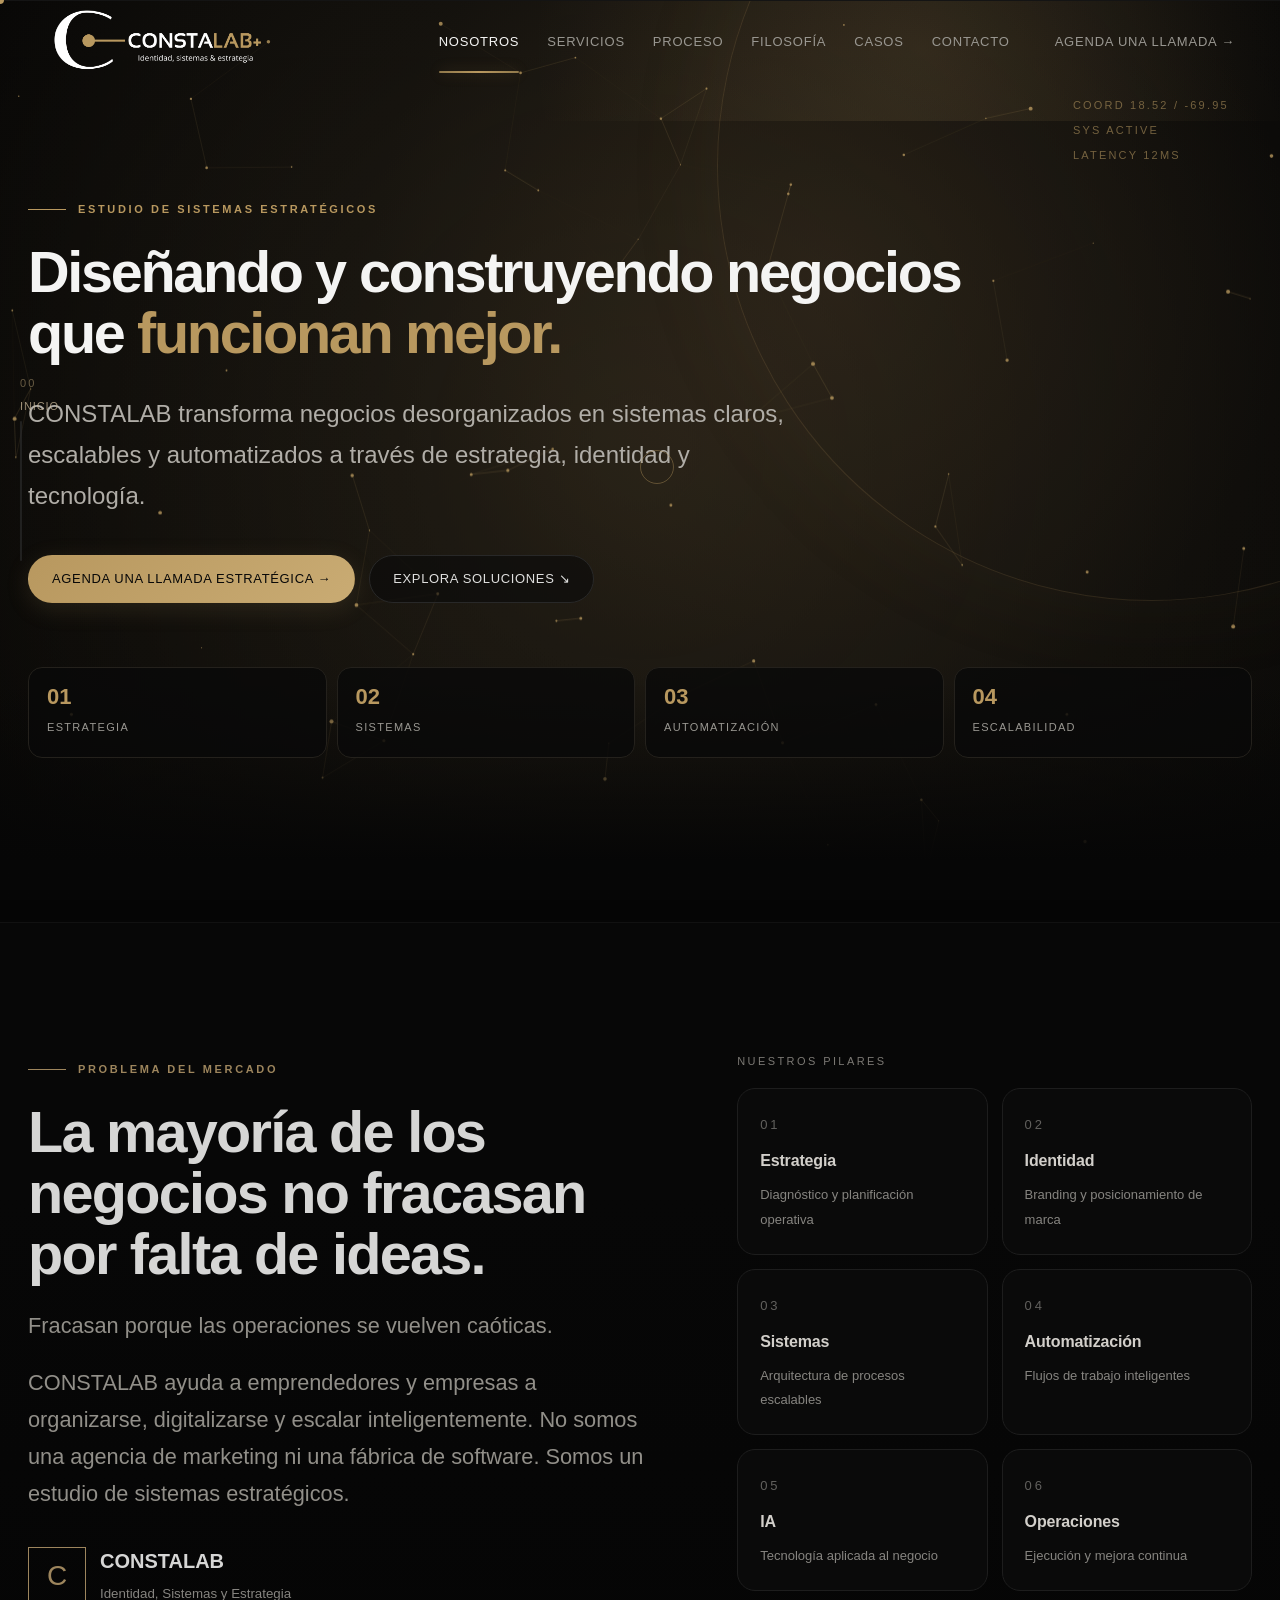
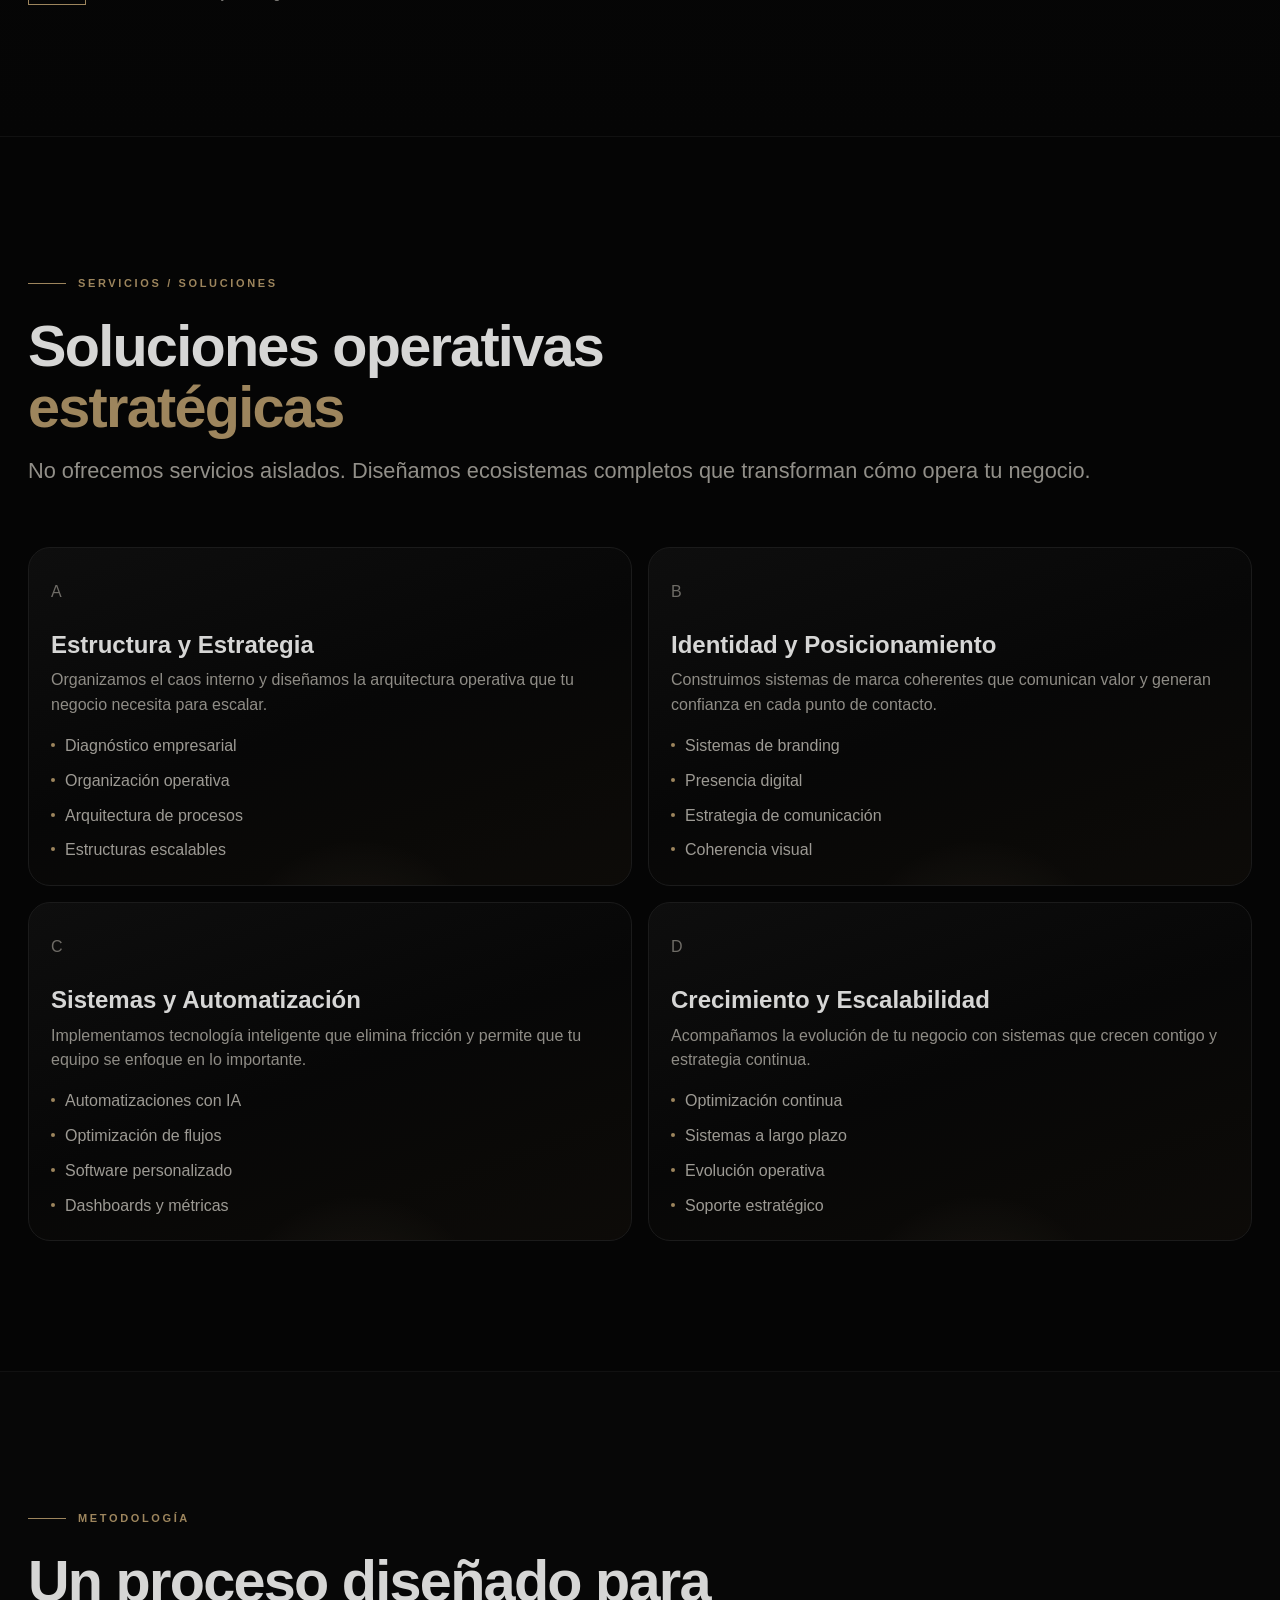
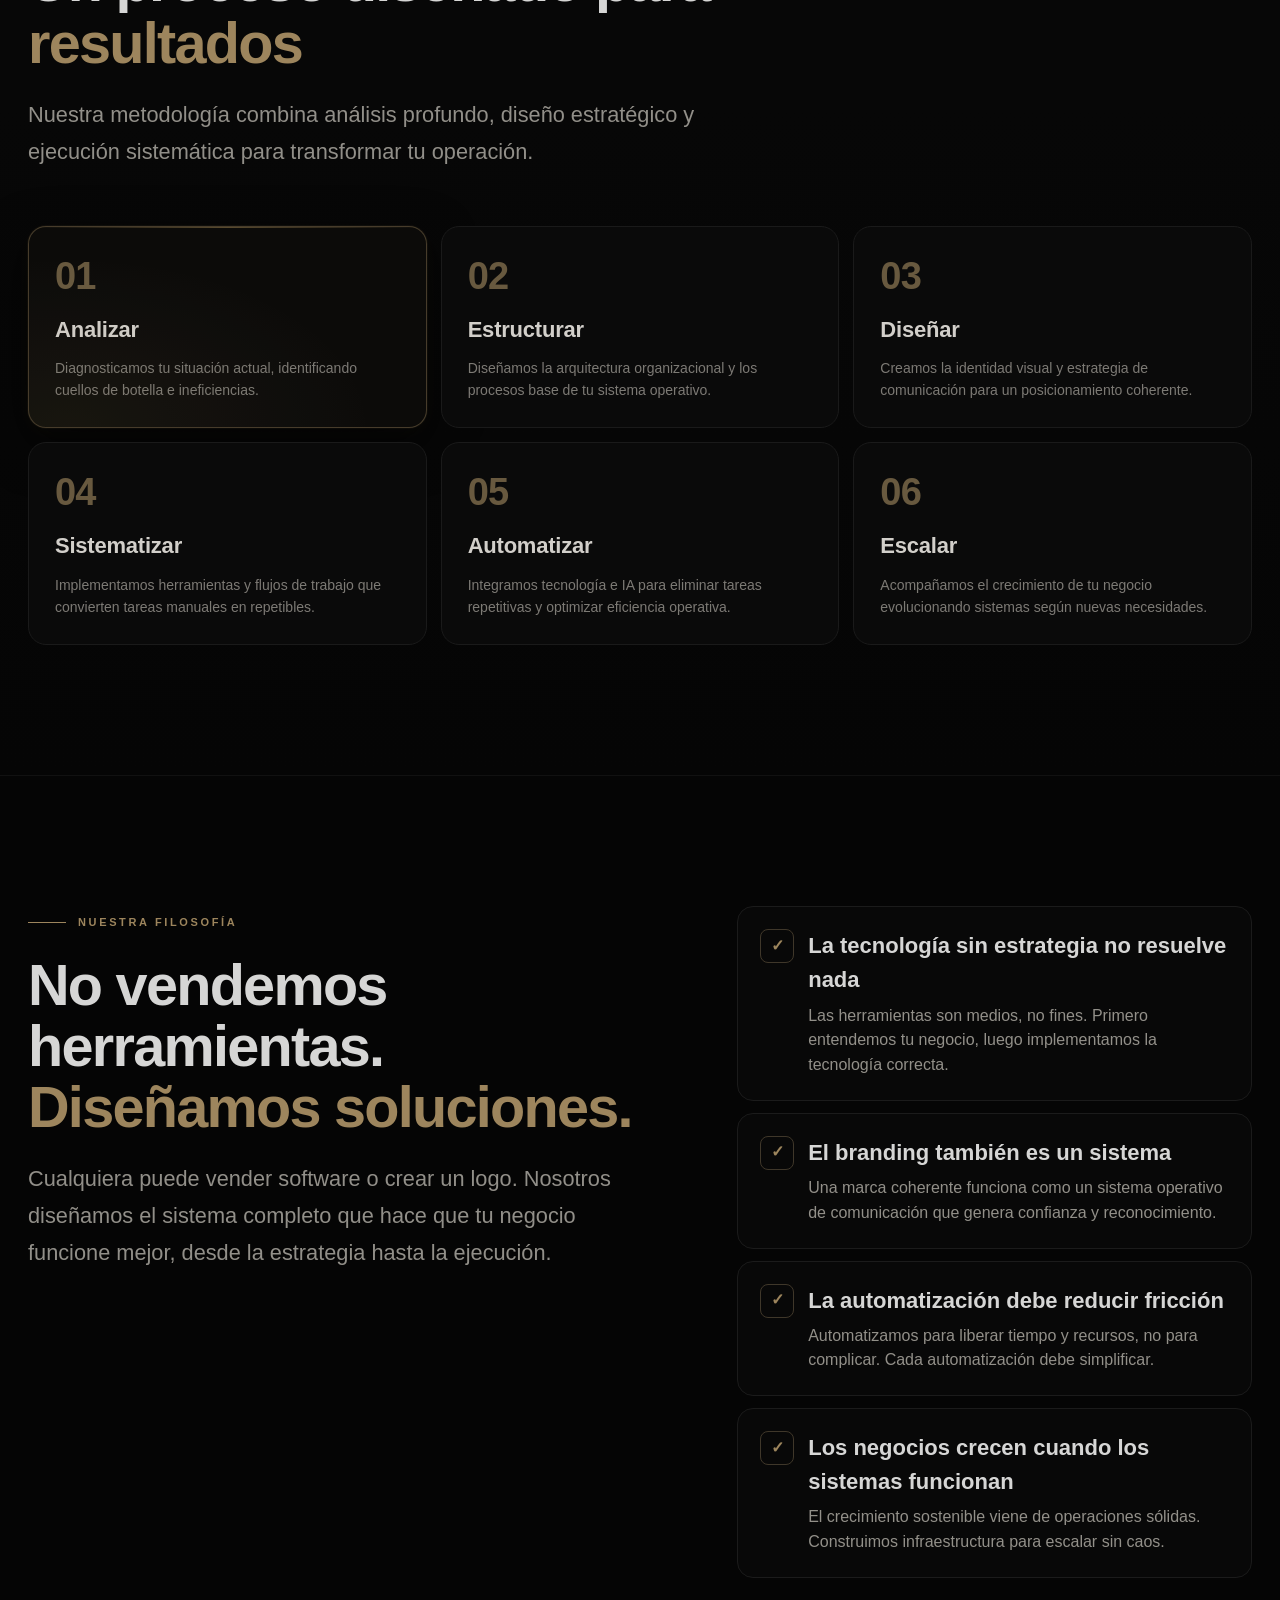
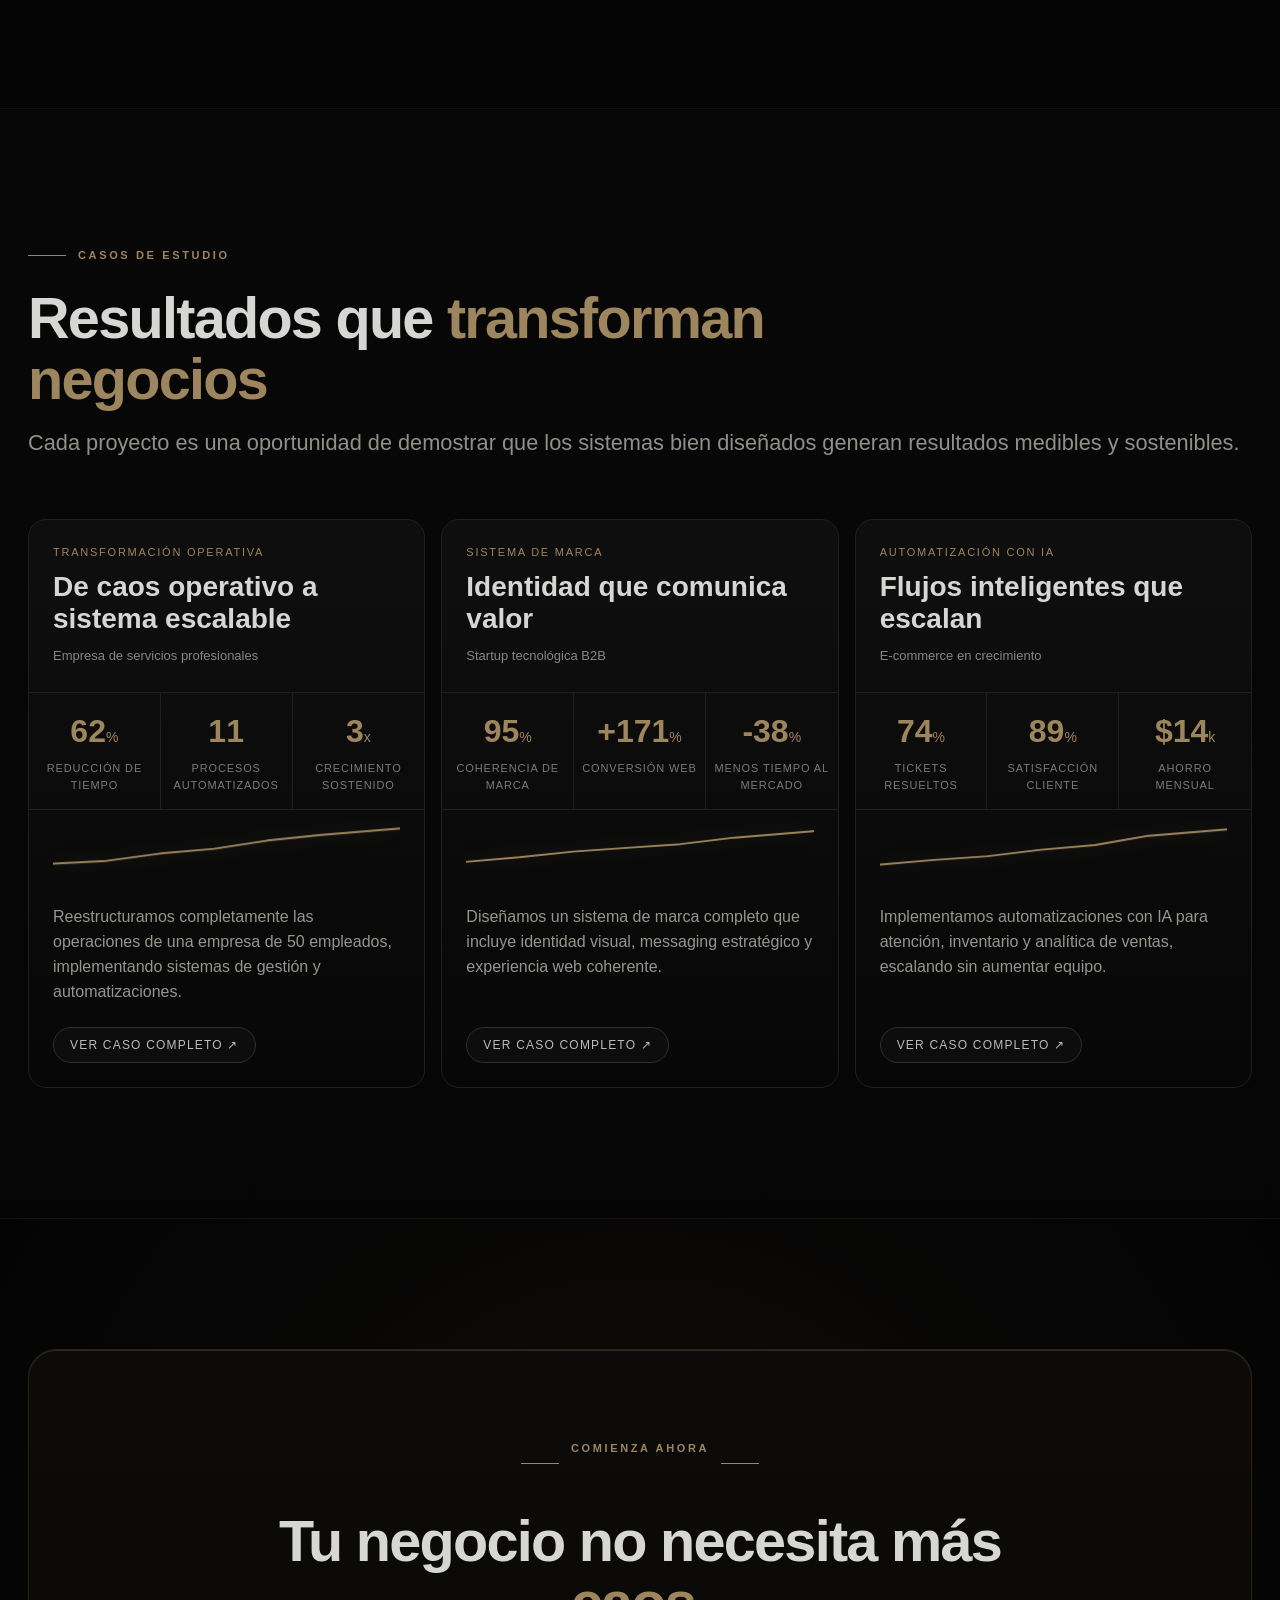
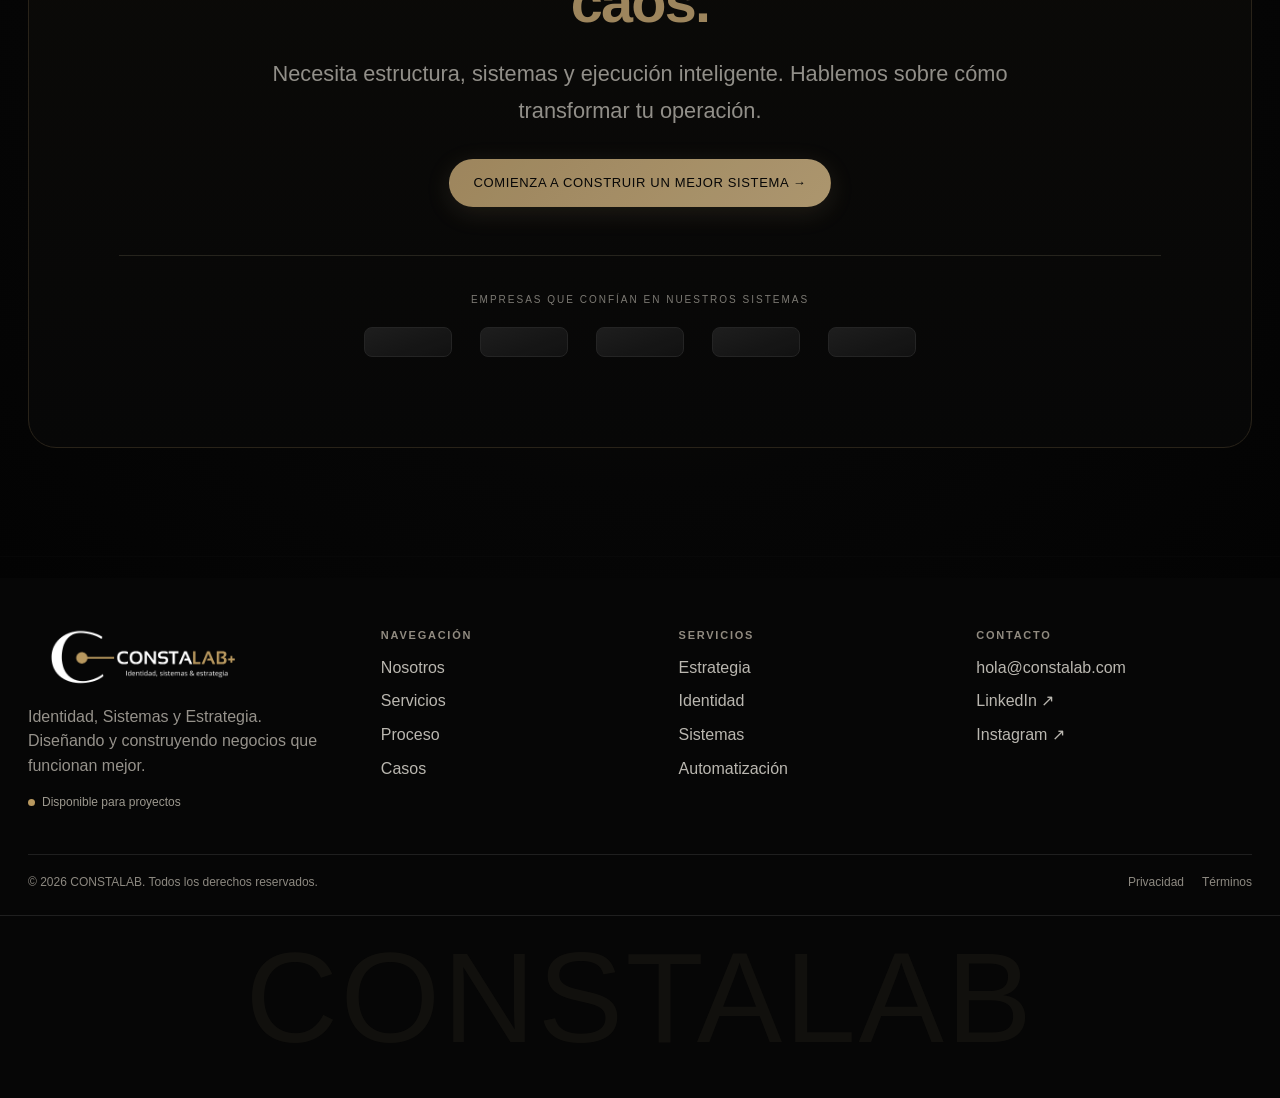
==== landing.html @ 17107523 "first commit" ====
<!doctype html>
<html lang="es">
  <head>
    <meta charset="UTF-8" />
    <meta name="viewport" content="width=device-width, initial-scale=1.0" />
    <title>CONSTALAB | Estudio de Sistemas Estratégicos</title>
    <meta
      name="description"
      content="Diseñamos y construimos negocios que funcionan mejor. Estrategia, identidad, sistemas y automatización con IA."
    />
    <meta name="theme-color" content="#070707" />
    <link rel="stylesheet" href="landing.css" />
  </head>
  <body>
    <div class="loading-screen" aria-hidden="true">
      <div class="loading-mark">CONSTALAB</div>
      <div class="loading-line"><span></span></div>
      <p>Inicializando sistema estratégico...</p>
    </div>

    <div class="cursor-dot" aria-hidden="true"></div>
    <div class="cursor-ring" aria-hidden="true"></div>
    <div class="noise-overlay" aria-hidden="true"></div>

    <div class="scroll-progress" aria-hidden="true"><span id="progress-bar"></span></div>

    <aside class="chapter-indicator" aria-label="Indicador de capítulo">
      <span id="chapter-id">00</span>
      <p id="chapter-name">Inicio</p>
      <div class="chapter-track" aria-hidden="true"><span id="chapter-fill"></span></div>
    </aside>

    <header class="site-header" id="top">
      <nav class="container nav-wrap">
        <a href="#top" class="brand magnetic" aria-label="CONSTALAB inicio">
          <img src="assets/CONSTA LOGO (1).png" alt="CONSTALAB" class="brand-logo" />
        </a>

        <button class="menu-toggle" aria-expanded="false" aria-controls="main-nav" aria-label="Abrir menú">
          <span></span>
          <span></span>
        </button>

        <div class="main-nav" id="main-nav">
          <a href="#nosotros" data-nav>Nosotros</a>
          <a href="#servicios" data-nav>Servicios</a>
          <a href="#proceso" data-nav>Proceso</a>
          <a href="#filosofia" data-nav>Filosofía</a>
          <a href="#casos" data-nav>Casos</a>
          <a href="#contacto" data-nav>Contacto</a>
          <span class="nav-rail" aria-hidden="true"></span>
          <a class="btn btn-small magnetic" href="#contacto">Agenda una llamada →</a>
        </div>
      </nav>
    </header>

    <main>
      <section class="hero section" aria-label="Hero" data-chapter="00">
        <canvas id="hero-canvas" aria-hidden="true"></canvas>
        <div class="hero-scan" aria-hidden="true"></div>
        <div class="hero-orbit" aria-hidden="true"></div>
        <div class="hero-transition" aria-hidden="true"></div>

        <div class="hero-hud" aria-hidden="true">
          <div>COORD 18.52 / -69.95</div>
          <div>SYS ACTIVE</div>
          <div>LATENCY 12MS</div>
        </div>

        <div class="container hero-content">
          <div class="label reveal">
            <span></span>
            <p>Estudio de Sistemas Estratégicos</p>
          </div>

          <h1 class="headline" data-split>
            Diseñando y construyendo negocios que <em>funcionan mejor.</em>
          </h1>

          <p class="hero-lead reveal delay-2">
            CONSTALAB transforma negocios desorganizados en sistemas claros, escalables y automatizados
            a través de estrategia, identidad y tecnología.
          </p>

          <div class="hero-actions reveal delay-3">
            <a class="btn btn-primary magnetic" href="#contacto">Agenda una llamada estratégica →</a>
            <a class="btn btn-ghost magnetic" href="#servicios">Explora soluciones ↘</a>
          </div>

          <div class="hero-stats reveal delay-4">
            <article><strong>01</strong><span>Estrategia</span></article>
            <article><strong>02</strong><span>Sistemas</span></article>
            <article><strong>03</strong><span>Automatización</span></article>
            <article><strong>04</strong><span>Escalabilidad</span></article>
          </div>
        </div>
      </section>

      <section id="nosotros" class="section section-dark market" data-chapter="01">
        <div class="container editorial-grid">
          <div class="left reveal">
            <div class="label">
              <span></span>
              <p>Problema del Mercado</p>
            </div>
            <h2>La mayoría de los negocios no fracasan por falta de ideas.</h2>
            <p class="accent">Fracasan porque las operaciones se vuelven caóticas.</p>
            <p>
              CONSTALAB ayuda a emprendedores y empresas a organizarse, digitalizarse y escalar inteligentemente.
              No somos una agencia de marketing ni una fábrica de software. Somos un estudio de sistemas estratégicos.
            </p>

            <div class="brand-sign reveal delay-1">
              <div class="mark">C</div>
              <div>
                <h3>CONSTALAB</h3>
                <small>Identidad, Sistemas y Estrategia</small>
              </div>
            </div>
          </div>

          <aside class="right reveal delay-2">
            <p class="tiny-title">Nuestros pilares</p>
            <ul class="pillar-list">
              <li class="pillar-card"><span class="pillar-num">01</span><strong>Estrategia</strong><span>Diagnóstico y planificación operativa</span></li>
              <li class="pillar-card"><span class="pillar-num">02</span><strong>Identidad</strong><span>Branding y posicionamiento de marca</span></li>
              <li class="pillar-card"><span class="pillar-num">03</span><strong>Sistemas</strong><span>Arquitectura de procesos escalables</span></li>
              <li class="pillar-card"><span class="pillar-num">04</span><strong>Automatización</strong><span>Flujos de trabajo inteligentes</span></li>
              <li class="pillar-card"><span class="pillar-num">05</span><strong>IA</strong><span>Tecnología aplicada al negocio</span></li>
              <li class="pillar-card"><span class="pillar-num">06</span><strong>Operaciones</strong><span>Ejecución y mejora continua</span></li>
            </ul>
          </aside>
        </div>
      </section>

      <section id="servicios" class="section services" data-chapter="02">
        <div class="container">
          <div class="section-head reveal">
            <div class="label"><span></span><p>Servicios / Soluciones</p></div>
            <h2>Soluciones operativas <em>estratégicas</em></h2>
            <p>
              No ofrecemos servicios aislados. Diseñamos ecosistemas completos que transforman cómo opera tu negocio.
            </p>
          </div>

          <div class="service-track" id="service-track" aria-label="Servicios">
            <article class="service-panel reveal">
              <div class="service-top">
                <span>A</span>
                <div class="service-icon" aria-hidden="true">
                  <svg viewBox="0 0 24 24" fill="none">
                    <path d="M4 12h6M14 12h6M10 8l4 8" />
                    <circle cx="12" cy="12" r="2" class="dot" />
                  </svg>
                </div>
              </div>
              <h3>Estructura y Estrategia</h3>
              <p>Organizamos el caos interno y diseñamos la arquitectura operativa que tu negocio necesita para escalar.</p>
              <ul>
                <li>Diagnóstico empresarial</li>
                <li>Organización operativa</li>
                <li>Arquitectura de procesos</li>
                <li>Estructuras escalables</li>
              </ul>
            </article>

            <article class="service-panel reveal delay-1">
              <div class="service-top">
                <span>B</span>
                <div class="service-icon" aria-hidden="true">
                  <svg viewBox="0 0 24 24" fill="none">
                    <path d="M12 3l7 7-7 7-7-7z" />
                    <path d="M12 7v10M7 12h10" class="sub" />
                  </svg>
                </div>
              </div>
              <h3>Identidad y Posicionamiento</h3>
              <p>Construimos sistemas de marca coherentes que comunican valor y generan confianza en cada punto de contacto.</p>
              <ul>
                <li>Sistemas de branding</li>
                <li>Presencia digital</li>
                <li>Estrategia de comunicación</li>
                <li>Coherencia visual</li>
              </ul>
            </article>

            <article class="service-panel reveal delay-2">
              <div class="service-top">
                <span>C</span>
                <div class="service-icon" aria-hidden="true">
                  <svg viewBox="0 0 24 24" fill="none">
                    <path d="M12 5l2 1.2 2.3-.4 1.2 2-1.3 2 1.3 2-1.2 2-2.3-.4L12 15l-2 1.2-2.3-.4-1.2-2 1.3-2-1.3-2 1.2-2 2.3.4z" />
                    <circle cx="12" cy="11.8" r="2.4" class="dot" />
                  </svg>
                </div>
              </div>
              <h3>Sistemas y Automatización</h3>
              <p>Implementamos tecnología inteligente que elimina fricción y permite que tu equipo se enfoque en lo importante.</p>
              <ul>
                <li>Automatizaciones con IA</li>
                <li>Optimización de flujos</li>
                <li>Software personalizado</li>
                <li>Dashboards y métricas</li>
              </ul>
            </article>

            <article class="service-panel reveal delay-3">
              <div class="service-top">
                <span>D</span>
                <div class="service-icon" aria-hidden="true">
                  <svg viewBox="0 0 24 24" fill="none">
                    <path d="M7 17L17 7" />
                    <path d="M10 7h7v7" class="sub" />
                    <circle cx="7" cy="17" r="1.5" class="dot" />
                  </svg>
                </div>
              </div>
              <h3>Crecimiento y Escalabilidad</h3>
              <p>Acompañamos la evolución de tu negocio con sistemas que crecen contigo y estrategia continua.</p>
              <ul>
                <li>Optimización continua</li>
                <li>Sistemas a largo plazo</li>
                <li>Evolución operativa</li>
                <li>Soporte estratégico</li>
              </ul>
            </article>
          </div>
        </div>
      </section>

      <section id="proceso" class="section section-dark methodology" data-chapter="03">
        <div class="container">
          <div class="method-sticky reveal">
            <div class="label"><span></span><p>Metodología</p></div>
            <h2>Un proceso diseñado para <em>resultados</em></h2>
            <p>
              Nuestra metodología combina análisis profundo, diseño estratégico y ejecución sistemática para transformar tu operación.
            </p>
            <!-- JS hooks: progress and nodes (visually hidden) -->
            <div class="method-visual" aria-hidden="true">
              <div class="method-progress"><span id="method-progress-line"></span></div>
              <ol class="method-nodes">
                <li class="is-active">01</li>
                <li>02</li>
                <li>03</li>
                <li>04</li>
                <li>05</li>
                <li>06</li>
              </ol>
            </div>
            <p class="method-current">Fase activa: <strong id="method-current-label">Analizar</strong></p>
          </div>

          <div class="method-flow">
            <article class="method-step reveal" data-step-index="0"><span>01</span><h3>Analizar</h3><p>Diagnosticamos tu situación actual, identificando cuellos de botella e ineficiencias.</p></article>
            <article class="method-step reveal" data-step-index="1"><span>02</span><h3>Estructurar</h3><p>Diseñamos la arquitectura organizacional y los procesos base de tu sistema operativo.</p></article>
            <article class="method-step reveal" data-step-index="2"><span>03</span><h3>Diseñar</h3><p>Creamos la identidad visual y estrategia de comunicación para un posicionamiento coherente.</p></article>
            <article class="method-step reveal" data-step-index="3"><span>04</span><h3>Sistematizar</h3><p>Implementamos herramientas y flujos de trabajo que convierten tareas manuales en repetibles.</p></article>
            <article class="method-step reveal" data-step-index="4"><span>05</span><h3>Automatizar</h3><p>Integramos tecnología e IA para eliminar tareas repetitivas y optimizar eficiencia operativa.</p></article>
            <article class="method-step reveal" data-step-index="5"><span>06</span><h3>Escalar</h3><p>Acompañamos el crecimiento de tu negocio evolucionando sistemas según nuevas necesidades.</p></article>
          </div>
        </div>
      </section>

      <section id="filosofia" class="section philosophy" data-chapter="04">
        <div class="container editorial-grid">
          <div class="left reveal">
            <div class="label"><span></span><p>Nuestra Filosofía</p></div>
            <h2>No vendemos herramientas. <em>Diseñamos soluciones.</em></h2>
            <p>
              Cualquiera puede vender software o crear un logo. Nosotros diseñamos el sistema completo
              que hace que tu negocio funcione mejor, desde la estrategia hasta la ejecución.
            </p>
          </div>

          <div class="right point-stack">
            <article class="point reveal">
              <b>✓</b>
              <div>
                <h3>La tecnología sin estrategia no resuelve nada</h3>
                <p>Las herramientas son medios, no fines. Primero entendemos tu negocio, luego implementamos la tecnología correcta.</p>
              </div>
            </article>
            <article class="point reveal delay-1">
              <b>✓</b>
              <div>
                <h3>El branding también es un sistema</h3>
                <p>Una marca coherente funciona como un sistema operativo de comunicación que genera confianza y reconocimiento.</p>
              </div>
            </article>
            <article class="point reveal delay-2">
              <b>✓</b>
              <div>
                <h3>La automatización debe reducir fricción</h3>
                <p>Automatizamos para liberar tiempo y recursos, no para complicar. Cada automatización debe simplificar.</p>
              </div>
            </article>
            <article class="point reveal delay-3">
              <b>✓</b>
              <div>
                <h3>Los negocios crecen cuando los sistemas funcionan</h3>
                <p>El crecimiento sostenible viene de operaciones sólidas. Construimos infraestructura para escalar sin caos.</p>
              </div>
            </article>
          </div>
        </div>
      </section>

      <section id="casos" class="section section-dark cases" data-chapter="05">
        <div class="container">
          <div class="section-head reveal">
            <div class="label"><span></span><p>Casos de Estudio</p></div>
            <h2>Resultados que <em>transforman negocios</em></h2>
            <p>
              Cada proyecto es una oportunidad de demostrar que los sistemas bien diseñados generan resultados medibles y sostenibles.
            </p>
          </div>

          <div class="case-grid">
            <article class="case-card reveal">
              <header>
                <p>Transformación Operativa</p>
                <h3>De caos operativo a sistema escalable</h3>
                <small>Empresa de servicios profesionales</small>
              </header>
              <div class="metrics">
                <div><strong data-count="65">0</strong><span>%</span><p>Reducción de tiempo</p></div>
                <div><strong data-count="12">0</strong><span></span><p>Procesos automatizados</p></div>
                <div><strong data-count="3">0</strong><span>x</span><p>Crecimiento sostenido</p></div>
              </div>
              <div class="case-chart" aria-hidden="true">
                <svg class="sparkline" viewBox="0 0 220 56" preserveAspectRatio="none">
                  <path class="track" d="M0 47 L34 44 L68 36 L102 31 L136 22 L170 16 L220 9" />
                  <path class="line" d="M0 47 L34 44 L68 36 L102 31 L136 22 L170 16 L220 9" />
                </svg>
              </div>
              <p>
                Reestructuramos completamente las operaciones de una empresa de 50 empleados, implementando sistemas de gestión y automatizaciones.
              </p>
              <button type="button" class="magnetic">Ver caso completo ↗</button>
            </article>

            <article class="case-card reveal delay-1">
              <header>
                <p>Sistema de Marca</p>
                <h3>Identidad que comunica valor</h3>
                <small>Startup tecnológica B2B</small>
              </header>
              <div class="metrics">
                <div><strong data-count="100">0</strong><span>%</span><p>Coherencia de marca</p></div>
                <div><strong data-count="180" data-prefix="+">0</strong><span>%</span><p>Conversión web</p></div>
                <div><strong data-count="40" data-prefix="-">0</strong><span>%</span><p>Menos tiempo al mercado</p></div>
              </div>
              <div class="case-chart" aria-hidden="true">
                <svg class="sparkline" viewBox="0 0 220 56" preserveAspectRatio="none">
                  <path class="track" d="M0 45 L34 40 L68 34 L102 30 L136 26 L170 19 L220 12" />
                  <path class="line" d="M0 45 L34 40 L68 34 L102 30 L136 26 L170 19 L220 12" />
                </svg>
              </div>
              <p>
                Diseñamos un sistema de marca completo que incluye identidad visual, messaging estratégico y experiencia web coherente.
              </p>
              <button type="button" class="magnetic">Ver caso completo ↗</button>
            </article>

            <article class="case-card reveal delay-2">
              <header>
                <p>Automatización con IA</p>
                <h3>Flujos inteligentes que escalan</h3>
                <small>E-commerce en crecimiento</small>
              </header>
              <div class="metrics">
                <div><strong data-count="78">0</strong><span>%</span><p>Tickets resueltos</p></div>
                <div><strong data-count="94">0</strong><span>%</span><p>Satisfacción cliente</p></div>
                <div><strong data-count="15" data-prefix="$">0</strong><span>k</span><p>Ahorro mensual</p></div>
              </div>
              <div class="case-chart" aria-hidden="true">
                <svg class="sparkline" viewBox="0 0 220 56" preserveAspectRatio="none">
                  <path class="track" d="M0 48 L34 43 L68 39 L102 32 L136 27 L170 17 L220 10" />
                  <path class="line" d="M0 48 L34 43 L68 39 L102 32 L136 27 L170 17 L220 10" />
                </svg>
              </div>
              <p>
                Implementamos automatizaciones con IA para atención, inventario y analítica de ventas, escalando sin aumentar equipo.
              </p>
              <button type="button" class="magnetic">Ver caso completo ↗</button>
            </article>
          </div>
        </div>
      </section>

      <section id="contacto" class="section cta" data-chapter="06">
        <div class="container cta-panel reveal">
          <div class="label center"><span></span><p>Comienza Ahora</p><span></span></div>
          <h2>Tu negocio no necesita más <em>caos.</em></h2>
          <p>
            Necesita estructura, sistemas y ejecución inteligente. Hablemos sobre cómo transformar tu operación.
          </p>
          <a class="btn btn-primary magnetic" href="mailto:hola@constalab.com">Comienza a construir un mejor sistema →</a>

          <div class="trusted">
            <small>Empresas que confían en nuestros sistemas</small>
            <div class="trusted-bars"><span></span><span></span><span></span><span></span><span></span></div>
          </div>
        </div>
      </section>
    </main>

    <footer class="site-footer">
      <div class="container footer-grid">
        <div>
          <a href="#top" class="brand" aria-label="CONSTALAB inicio">
            <img src="assets/CONSTA LOGO (1).png" alt="CONSTALAB" class="brand-logo footer-brand-logo" />
          </a>
          <p>
            Identidad, Sistemas y Estrategia.<br />
            Diseñando y construyendo negocios que funcionan mejor.
          </p>
          <div class="availability"><i></i><span>Disponible para proyectos</span></div>
        </div>

        <div>
          <h4>Navegación</h4>
          <a href="#nosotros">Nosotros</a>
          <a href="#servicios">Servicios</a>
          <a href="#proceso">Proceso</a>
          <a href="#casos">Casos</a>
        </div>

        <div>
          <h4>Servicios</h4>
          <a href="#servicios">Estrategia</a>
          <a href="#servicios">Identidad</a>
          <a href="#servicios">Sistemas</a>
          <a href="#servicios">Automatización</a>
        </div>

        <div>
          <h4>Contacto</h4>
          <a href="mailto:hola@constalab.com">hola@constalab.com</a>
          <a href="#">LinkedIn ↗</a>
          <a href="#">Instagram ↗</a>
        </div>
      </div>

      <div class="container footer-bottom">
        <p>© <span id="year"></span> CONSTALAB. Todos los derechos reservados.</p>
        <div><a href="#">Privacidad</a><a href="#">Términos</a></div>
      </div>

      <div class="footer-wordmark">CONSTALAB</div>
    </footer>

    <script src="landing.js"></script>
  </body>
</html>
---- landing.css ----
:root {
  --black-0: #050505;
  --black-1: #070707;
  --black-2: #0c0c0c;
  --black-3: #121212;
  --graphite: #7a7a7a;
  --line: #1f1f1f;
  --text: #f4f4f3;
  --muted: #999791;
  --gold: #b8985f;
  --gold-soft: #d4b87a;
  --max-width: 1320px;
  --radius: 22px;
  --spring: cubic-bezier(0.2, 0.8, 0.2, 1);
  --hero-shift: 0px;
  --hero-fade: 1;
  --hero-blur: 0px;
}

* {
  box-sizing: border-box;
}

html,
body {
  margin: 0;
  background: var(--black-0);
  color: var(--text);
  font-family: Geist, sans-serif;
  scroll-behavior: smooth;
}

body {
  overflow-x: hidden;
  line-height: 1.55;
}

a {
  color: inherit;
  text-decoration: none;
}

h1,
h2,
h3,
h4,
p {
  margin: 0;
}

.container {
  width: min(var(--max-width), calc(100% - 56px));
  margin: 0 auto;
}

.loading-screen {
  position: fixed;
  inset: 0;
  z-index: 200;
  background: radial-gradient(circle at 50% 20%, #101010, #040404 65%);
  display: grid;
  place-items: center;
  text-align: center;
  transition: opacity 0.9s var(--spring), visibility 0.9s var(--spring);
}

.loading-screen.hidden {
  opacity: 0;
  visibility: hidden;
}

.loading-mark {
  font-family: Geist, sans-serif;
  letter-spacing: 0.18em;
  font-size: clamp(24px, 4vw, 46px);
  margin-bottom: 20px;
}

.loading-line {
  width: min(360px, 72vw);
  height: 1px;
  background: #222;
  overflow: hidden;
  margin: 0 auto 12px;
}

.loading-line span {
  display: block;
  height: 100%;
  width: 40%;
  background: linear-gradient(to right, transparent, var(--gold), transparent);
  animation: load 1.3s linear infinite;
}

.loading-screen p {
  color: var(--muted);
  letter-spacing: 0.06em;
  text-transform: uppercase;
  font-size: 12px;
}

@keyframes load {
  from {
    transform: translateX(-120%);
  }
  to {
    transform: translateX(280%);
  }
}

.noise-overlay {
  position: fixed;
  inset: 0;
  z-index: 150;
  pointer-events: none;
  opacity: 0.07;
  background-image: radial-gradient(circle at 20% 30%, #ffffff14 0 0.5px, transparent 1px),
    radial-gradient(circle at 70% 65%, #ffffff10 0 0.6px, transparent 1px);
  background-size: 4px 4px, 5px 5px;
}

.scroll-progress {
  position: fixed;
  top: 0;
  left: 0;
  width: 100%;
  height: 2px;
  z-index: 120;
  background: transparent;
}

.scroll-progress span {
  display: block;
  height: 100%;
  width: 0;
  background: linear-gradient(90deg, var(--gold), var(--gold-soft));
}

.chapter-indicator {
  position: fixed;
  left: 20px;
  top: 52%;
  transform: translateY(-50%);
  z-index: 119;
  display: grid;
  gap: 6px;
  width: 90px;
  opacity: 0.72;
  transition: opacity 0.3s ease;
}

.chapter-indicator:hover {
  opacity: 1;
}

.chapter-indicator > span {
  color: #8b7a5a;
  font-size: 11px;
  letter-spacing: 0.2em;
}

.chapter-indicator p {
  color: #d4c2a2;
  font-size: 11px;
  letter-spacing: 0.08em;
  text-transform: uppercase;
}

.chapter-track {
  width: 2px;
  height: 140px;
  background: #2a2a2a;
  border-radius: 999px;
  overflow: hidden;
}

.chapter-track span {
  display: block;
  width: 100%;
  height: 0;
  background: linear-gradient(to bottom, #7b6640, var(--gold));
  transition: height 0.35s var(--spring);
}

.cursor-dot,
.cursor-ring {
  position: fixed;
  top: 0;
  left: 0;
  pointer-events: none;
  z-index: 160;
  opacity: 0;
  transition: opacity 0.25s;
}

.cursor-dot {
  width: 8px;
  height: 8px;
  border-radius: 50%;
  background: var(--gold);
  transform: translate(-50%, -50%);
}

.cursor-ring {
  width: 34px;
  height: 34px;
  border-radius: 50%;
  border: 1px solid #b8985f66;
  transform: translate(-50%, -50%);
}

body.cursor-enabled .cursor-dot,
body.cursor-enabled .cursor-ring {
  opacity: 1;
}

.site-header {
  position: fixed;
  inset: 0 0 auto;
  z-index: 110;
  border-bottom: 1px solid transparent;
  transition: background 0.35s var(--spring), border-color 0.35s var(--spring), backdrop-filter 0.35s var(--spring);
}

.site-header.scrolled {
  background: #050505c9;
  border-color: var(--line);
  backdrop-filter: blur(12px);
}

.nav-wrap {
  min-height: 84px;
  display: flex;
  align-items: center;
  justify-content: space-between;
  gap: 24px;
}

.brand {
  display: inline-flex;
  align-items: center;
  line-height: 0;
}

.brand-logo {
  display: block;
  width: auto;
  height: 72px;
  object-fit: contain;
}

.footer-brand-logo {
  height: 64px;
}

.main-nav {
  display: flex;
  align-items: center;
  gap: 28px;
  position: relative;
}

.main-nav a {
  color: var(--muted);
  font-size: 13px;
  letter-spacing: 0.06em;
  text-transform: uppercase;
  transition: color 0.25s;
}

.main-nav a.active {
  color: var(--text);
}

.main-nav a:hover {
  color: var(--gold);
}

.nav-rail {
  position: absolute;
  left: 0;
  bottom: -10px;
  height: 2px;
  width: 0;
  border-radius: 999px;
  background: linear-gradient(90deg, #8f784b, var(--gold), #8f784b);
  box-shadow: 0 0 14px #b8985f55;
  opacity: 0;
  transition: transform 0.4s var(--spring), width 0.4s var(--spring), opacity 0.3s ease;
}

.menu-toggle {
  display: none;
  width: 42px;
  height: 42px;
  border: 1px solid var(--line);
  background: transparent;
  flex-direction: column;
  justify-content: center;
  gap: 6px;
  padding: 10px;
}

.menu-toggle span {
  width: 100%;
  height: 1px;
  background: var(--text);
}

.btn {
  border: 1px solid transparent;
  border-radius: 999px;
  padding: 13px 23px;
  display: inline-flex;
  align-items: center;
  justify-content: center;
  gap: 8px;
  font-size: 13px;
  letter-spacing: 0.05em;
  text-transform: uppercase;
  transition: transform 0.35s var(--spring), background 0.35s var(--spring), border-color 0.35s var(--spring), color 0.35s var(--spring), box-shadow 0.35s var(--spring);
}

.btn:hover {
  transform: translateY(-2px);
}

.btn-small {
  padding: 10px 16px;
}

.btn-primary {
  background: linear-gradient(135deg, #b8985f, #c9ab73);
  color: #080808;
  box-shadow: 0 6px 24px #b8985f26;
}

.btn-primary:hover {
  box-shadow: 0 12px 34px #b8985f36;
}

.btn-ghost {
  border-color: #282828;
  background: #0b0b0b9c;
  color: #dfdfde;
}

.btn-ghost:hover {
  border-color: #484848;
  color: var(--gold);
}

.label {
  display: inline-flex;
  align-items: center;
  gap: 12px;
  margin-bottom: 24px;
}

.label.center {
  justify-content: center;
}

.label span {
  width: 38px;
  height: 1px;
  background: var(--gold);
}

.label p {
  color: var(--gold);
  letter-spacing: 0.24em;
  text-transform: uppercase;
  font-size: 11px;
  font-weight: 600;
}

.section {
  position: relative;
  padding: 130px 0;
  border-top: 1px solid #141414;
  opacity: 0.88;
  transform: translateY(22px);
  filter: saturate(0.82);
  transition: opacity 0.65s var(--spring), transform 0.65s var(--spring), filter 0.65s var(--spring);
}

.section::before {
  content: "";
  position: absolute;
  top: -1px;
  left: 0;
  right: 0;
  height: 120px;
  pointer-events: none;
  background: linear-gradient(to bottom, #b8985f16, transparent 65%);
  opacity: 0;
  transform: translateY(-16px);
  transition: opacity 0.7s var(--spring), transform 0.7s var(--spring);
}

.section.in-view::before {
  opacity: 1;
  transform: translateY(0);
}

.section.in-view,
.section.chapter-active {
  opacity: 1;
  transform: translateY(0);
  filter: none;
}

.section-dark {
  background: linear-gradient(180deg, #090909, #060606);
}

.hero {
  min-height: 100vh;
  display: flex;
  align-items: center;
  overflow: hidden;
  padding-top: 120px;
  background: radial-gradient(circle at 65% 30%, #18140f 0, #070707 44%, #050505 100%);
}

.hero::before {
  content: "";
  position: absolute;
  inset: 0;
  pointer-events: none;
  background: radial-gradient(circle at 72% 40%, #b8985f26, transparent 42%);
  opacity: calc(0.5 + (1 - var(--hero-fade)));
}

.hero-scan {
  position: absolute;
  inset: 0;
  pointer-events: none;
  background-image: linear-gradient(to bottom, #ffffff04 1px, transparent 1px);
  background-size: 100% 4px;
  opacity: 0.22;
  mix-blend-mode: soft-light;
}

.hero-orbit {
  position: absolute;
  width: 68vw;
  height: 68vw;
  max-width: 900px;
  max-height: 900px;
  right: -24vw;
  top: -30vh;
  border-radius: 50%;
  border: 1px solid #b8985f29;
  box-shadow: inset 0 0 0 90px #00000000, 0 0 120px #b8985f0d;
  pointer-events: none;
  transform: rotate(12deg) translateY(calc(var(--hero-shift) * -0.24));
}

.hero-transition {
  position: absolute;
  left: 0;
  right: 0;
  bottom: -1px;
  height: 220px;
  pointer-events: none;
  background: linear-gradient(to bottom, transparent, #060606 82%);
  transform: translateY(calc(var(--hero-shift) * 0.2));
}

#hero-canvas {
  position: absolute;
  inset: 0;
  width: 100%;
  height: 100%;
}

.hero-hud {
  position: absolute;
  top: 96px;
  right: clamp(18px, 4vw, 64px);
  display: grid;
  gap: 8px;
  color: #a58a58;
  font-family: Geist, sans-serif;
  font-size: 11px;
  letter-spacing: 0.2em;
  opacity: 0.65;
  z-index: 1;
  transform: translateY(calc(var(--hero-shift) * 0.45));
}

.hero-content {
  position: relative;
  z-index: 2;
  transform: translateY(var(--hero-shift));
  opacity: var(--hero-fade);
  filter: blur(var(--hero-blur));
  margin-top: 60px;
}

.headline {
  max-width: 1000px;
  font-family: Geist, sans-serif;
  font-size: clamp(22px, 4.5vw, 58px);
  line-height: 1.06;
  letter-spacing: -0.04em;
  margin-bottom: 30px;
}

.headline em,
h2 em {
  font-style: normal;
  color: var(--gold);
}

.word {
  display: inline-block;
  opacity: 0;
  transform: translateY(24px) scale(0.98);
  filter: blur(5px);
  animation: wordIn 0.9s var(--spring) forwards;
}

@keyframes wordIn {
  to {
    opacity: 1;
    transform: translateY(0) scale(1);
    filter: blur(0);
  }
}

.hero-lead {
  max-width: 760px;
  color: #b0ada7;
  font-size: clamp(18px, 2.1vw, 24px);
  line-height: 1.7;
}

.hero-actions {
  margin-top: 38px;
  display: flex;
  flex-wrap: wrap;
  gap: 14px;
}

.hero-stats {
  margin-top: 64px;
  display: grid;
  grid-template-columns: repeat(4, minmax(0, 1fr));
  gap: 10px;
}

.hero-stats article {
  border: 1px solid #24211c;
  background: #090909cc;
  border-radius: 14px;
  padding: 18px;
  backdrop-filter: blur(8px);
}

.hero-stats strong {
  display: block;
  color: var(--gold);
  font-size: 22px;
  font-family: Geist, sans-serif;
  line-height: 1;
  margin-bottom: 6px;
}

.hero-stats span {
  color: var(--muted);
  letter-spacing: 0.12em;
  text-transform: uppercase;
  font-size: 11px;
}

.editorial-grid {
  display: grid;
  grid-template-columns: minmax(0, 1.1fr) minmax(0, 0.9fr);
  gap: 80px;
  align-items: start;
}

h2 {
  max-width: 860px;
  font-size: clamp(27px, 4.5vw, 61px);
  line-height: 1.06;
  letter-spacing: -0.03em;
  margin-bottom: 22px;
}

.market .left > p,
.section-head > p,
.method-sticky > p,
.philosophy .left > p,
.cta-panel > p {
  color: #a7a39a;
  font-size: clamp(17px, 1.7vw, 22px);
  line-height: 1.7;
}

.market .accent {
  color: var(--gold);
  font-size: 21px;
  margin-bottom: 20px;
}

.brand-sign {
  margin-top: 34px;
  display: inline-flex;
  gap: 14px;
  align-items: center;
}

.mark {
  width: 58px;
  height: 58px;
  border: 1px solid var(--gold);
  display: grid;
  place-items: center;
  color: var(--gold);
  font-family: Geist, sans-serif;
  font-size: 28px;
}

.brand-sign h3 {
  margin-bottom: 4px;
  font-size: 20px;
}

.brand-sign small {
  color: var(--muted);
}

.tiny-title {
  color: #8e8a83;
  text-transform: uppercase;
  letter-spacing: 0.22em;
  font-size: 11px;
  margin-bottom: 18px;
}

.pillar-list {
  margin: 0;
  padding: 0;
  list-style: none;
  display: grid;
  grid-template-columns: 1fr 1fr;
  gap: 14px;
}

.pillar-card {
  position: relative;
  border: 1px solid #222;
  background: #0c0c0c;
  border-radius: 18px;
  padding: 26px 22px 22px;
  overflow: hidden;
  cursor: default;
  opacity: 0;
  transform: translateY(20px);
  animation: pillarIn 0.55s var(--spring) forwards;
  transition: border-color 0.35s var(--spring), transform 0.35s var(--spring), box-shadow 0.35s var(--spring);
}

.pillar-card:nth-child(1) { animation-delay: 0.05s; }
.pillar-card:nth-child(2) { animation-delay: 0.12s; }
.pillar-card:nth-child(3) { animation-delay: 0.19s; }
.pillar-card:nth-child(4) { animation-delay: 0.26s; }
.pillar-card:nth-child(5) { animation-delay: 0.33s; }
.pillar-card:nth-child(6) { animation-delay: 0.40s; }

@keyframes pillarIn {
  to {
    opacity: 1;
    transform: translateY(0);
  }
}

.pillar-card::before {
  content: '';
  position: absolute;
  inset: 0;
  background: radial-gradient(ellipse at 10% 10%, rgba(180, 145, 75, 0.1) 0%, transparent 65%);
  opacity: 0;
  transition: opacity 0.4s ease;
  pointer-events: none;
}

.pillar-card::after {
  content: '';
  position: absolute;
  top: 0; left: 0; right: 0;
  height: 1px;
  background: linear-gradient(90deg, transparent, rgba(180, 145, 75, 0.5), transparent);
  opacity: 0;
  transition: opacity 0.4s ease;
}

.pillar-card:hover {
  border-color: rgba(140, 115, 71, 0.55);
  transform: translateY(-5px);
  box-shadow: 0 16px 48px rgba(0, 0, 0, 0.6), 0 0 0 1px rgba(140, 115, 71, 0.12), 0 4px 20px rgba(140, 115, 71, 0.06);
}

.pillar-card:hover::before,
.pillar-card:hover::after {
  opacity: 1;
}

.pillar-num {
  display: block;
  font-size: 10px;
  letter-spacing: 0.22em;
  color: #8c7347;
  margin-bottom: 14px;
  font-family: Geist, sans-serif;
  opacity: 0.7;
}

.pillar-card strong {
  display: block;
  margin-bottom: 8px;
  font-size: 16px;
  color: #f0ece5;
  font-family: Geist, sans-serif;
  letter-spacing: -0.01em;
}

.pillar-card > span {
  color: var(--muted);
  font-size: 13px;
  line-height: 1.55;
}

.section-head {
  margin-bottom: 58px;
}

.section-head h2 {
  margin-bottom: 14px;
}

.service-scroll-hint {
  margin: -24px 0 26px;
  color: #87785c;
  font-size: 11px;
  letter-spacing: 0.2em;
  text-transform: uppercase;
}

.service-slider-ui {
  display: flex;
  align-items: center;
  justify-content: space-between;
  margin: -8px 0 20px;
}

.service-pagination {
  display: inline-flex;
  align-items: baseline;
  gap: 8px;
  color: #8e7c5a;
  font-size: 11px;
  letter-spacing: 0.16em;
  text-transform: uppercase;
}

.service-pagination #service-current {
  color: #d9c39a;
  font-size: 13px;
}

.service-controls {
  display: inline-flex;
  gap: 8px;
}

.service-nav-btn {
  width: 40px;
  height: 40px;
  border-radius: 10px;
  border: 1px solid #3c3222;
  background: linear-gradient(150deg, #13110d, #0c0b09);
  color: #d0b88a;
  font-size: 17px;
  line-height: 1;
  cursor: pointer;
  transition: transform 0.3s var(--spring), border-color 0.3s var(--spring), color 0.3s var(--spring), background 0.3s var(--spring);
}

.service-nav-btn:hover {
  transform: translateY(-2px);
  border-color: #7e6844;
  color: #f1dbb0;
  background: linear-gradient(150deg, #1a1711, #0d0b08);
}

.service-nav-btn:disabled {
  opacity: 0.45;
  cursor: default;
  transform: none;
}

.service-track {
  display: grid;
  grid-template-columns: 1fr 1fr;
  gap: 16px;
}

.service-panel {
  --mx: 50%;
  --my: 50%;
  --tilt-x: 0deg;
  --tilt-y: 0deg;
  border: 1px solid #1f1f1f;
  background: linear-gradient(160deg, #101010, #090909 50%, #0f0d09);
  border-radius: var(--radius);
  padding: 22px;
  position: relative;
  overflow: hidden;
}

.service-panel::before {
  content: "";
  position: absolute;
  inset: auto -20% -70% 30%;
  width: 300px;
  height: 300px;
  background: radial-gradient(circle, #b8985f22, transparent 62%);
  pointer-events: none;
}

.service-panel::after {
  content: "";
  position: absolute;
  inset: 0;
  pointer-events: none;
  background: radial-gradient(circle at var(--mx) var(--my), #b8985f1f, transparent 36%);
  opacity: 0;
  transition: opacity 0.35s var(--spring);
}

.service-panel:hover::after {
  opacity: 1;
}

.service-top {
  display: flex;
  justify-content: space-between;
  align-items: center;
  margin-bottom: 18px;
}

.service-top span {
  color: #7f7b74;
  font-family: Geist, sans-serif;
}

.service-icon {
  width: 44px;
  height: 44px;
  border: 1px solid #4a3f2c;
  border-radius: 11px;
  display: grid;
  place-items: center;
  color: var(--gold);
  background: linear-gradient(155deg, #12110d, #0a0a0a);
  box-shadow: inset 0 0 0 1px #ffffff08;
  transform: perspective(600px) rotateX(var(--tilt-x)) rotateY(var(--tilt-y));
  transition: transform 0.35s var(--spring), border-color 0.35s var(--spring), box-shadow 0.35s var(--spring), background 0.35s var(--spring);
}

.service-panel:hover .service-icon {
  border-color: #876f45;
  box-shadow: 0 8px 20px #0000008f, inset 0 0 0 1px #b8985f22;
  background: linear-gradient(155deg, #17130d, #0a0907);
}

.service-icon svg {
  width: 20px;
  height: 20px;
}

.service-icon path,
.service-icon circle {
  stroke: var(--gold);
  stroke-width: 1.6;
  stroke-linecap: round;
  stroke-linejoin: round;
  fill: none;
  opacity: 0.86;
  transition: opacity 0.35s var(--spring), stroke 0.35s var(--spring), transform 0.35s var(--spring);
}

.service-icon .sub {
  opacity: 0.58;
}

.service-icon .dot {
  fill: var(--gold);
  stroke: none;
  opacity: 0.92;
}

.service-panel:hover .service-icon path,
.service-panel:hover .service-icon circle {
  opacity: 1;
}

.service-panel:hover .service-icon svg {
  animation: iconPulse 1.4s ease-in-out infinite;
}

@keyframes iconPulse {
  0%,
  100% {
    transform: scale(1);
  }
  50% {
    transform: scale(1.06);
  }
}

.service-panel h3 {
  font-size: 24px;
  line-height: 1.1;
  margin-bottom: 10px;
}

.service-panel p {
  color: #a4a097;
  margin-bottom: 16px;
}

.service-panel ul {
  margin: 0;
  padding: 0;
  list-style: none;
  display: grid;
  gap: 10px;
}

.service-panel li {
  position: relative;
  padding-left: 14px;
  color: #b4b0a7;
}

.service-panel li::before {
  content: "";
  position: absolute;
  left: 0;
  top: 9px;
  width: 4px;
  height: 4px;
  border-radius: 50%;
  background: var(--gold);
}

.method-sticky {
  position: static;
  max-width: 760px;
  margin-bottom: 56px;
}

.method-visual {
  display: none;
}

.method-current {
  display: none;
}

.method-nodes {
  display: none;
}

.method-flow {
  display: grid;
  grid-template-columns: repeat(3, 1fr);
  gap: 14px;
}

.method-step {
  position: relative;
  border: 1px solid #1e1e1e;
  border-radius: 18px;
  padding: 30px 26px 26px;
  background: #0c0c0c;
  overflow: hidden;
  cursor: default;
  opacity: 0;
  transform: translateY(22px);
  animation: stepIn 0.6s var(--spring) forwards;
  transition: border-color 0.35s var(--spring), transform 0.35s var(--spring), box-shadow 0.35s var(--spring);
}

.method-step:nth-child(1) { animation-delay: 0.04s; }
.method-step:nth-child(2) { animation-delay: 0.10s; }
.method-step:nth-child(3) { animation-delay: 0.16s; }
.method-step:nth-child(4) { animation-delay: 0.22s; }
.method-step:nth-child(5) { animation-delay: 0.28s; }
.method-step:nth-child(6) { animation-delay: 0.34s; }

@keyframes stepIn {
  to {
    opacity: 1;
    transform: translateY(0);
  }
}

.method-step::before {
  content: '';
  position: absolute;
  inset: 0;
  background: radial-gradient(ellipse at 10% 100%, rgba(180, 145, 75, 0.09) 0%, transparent 60%);
  opacity: 0;
  transition: opacity 0.4s ease;
  pointer-events: none;
}

.method-step::after {
  content: '';
  position: absolute;
  top: 0; left: 0; right: 0;
  height: 1px;
  background: linear-gradient(90deg, transparent, rgba(180, 145, 75, 0.55), transparent);
  opacity: 0;
  transition: opacity 0.4s ease;
}

.method-step:hover,
.method-step.is-active {
  border-color: rgba(140, 115, 71, 0.55);
  transform: translateY(-5px);
  box-shadow: 0 16px 48px rgba(0, 0, 0, 0.6), 0 0 0 1px rgba(140, 115, 71, 0.1), 0 4px 20px rgba(140, 115, 71, 0.06);
}

.method-step:hover::before,
.method-step.is-active::before,
.method-step:hover::after,
.method-step.is-active::after {
  opacity: 1;
}

.method-step.is-active {
  background: #0e0d0b;
}

.method-step.is-past {
  opacity: 0.65;
}

.method-step.is-future {
  opacity: 0.45;
}

.method-step span {
  display: block;
  color: #7a6641;
  font-family: Geist, sans-serif;
  font-size: 38px;
  font-weight: 700;
  line-height: 1;
  margin-bottom: 18px;
  letter-spacing: -0.02em;
}

.method-step h3 {
  font-size: 22px;
  margin-bottom: 10px;
  letter-spacing: -0.01em;
  color: #f0ece5;
}

.method-step p {
  color: #8f8b84;
  font-size: 14px;
  line-height: 1.6;
}

.point-stack {
  display: grid;
  gap: 12px;
}

.point {
  border: 1px solid #1f1f1f;
  background: #0a0a0a;
  border-radius: 16px;
  padding: 22px;
  display: flex;
  gap: 14px;
}

.point b {
  width: 34px;
  height: 34px;
  flex: 0 0 auto;
  border-radius: 8px;
  border: 1px solid #4a3f2c;
  color: var(--gold);
  display: grid;
  place-items: center;
}

.point h3 {
  font-size: 22px;
  margin-bottom: 6px;
}

.point p {
  color: #a8a49b;
}

.case-grid {
  display: grid;
  grid-template-columns: repeat(3, minmax(0, 1fr));
  gap: 16px;
}

.case-card {
  border: 1px solid #252525;
  border-radius: 18px;
  background: linear-gradient(180deg, #111111, #090909);
  overflow: hidden;
  display: flex;
  flex-direction: column;
}

.case-card header {
  padding: 24px;
}

.case-card header p {
  color: var(--gold);
  text-transform: uppercase;
  letter-spacing: 0.16em;
  font-size: 11px;
  margin-bottom: 10px;
}

.case-card header h3 {
  font-size: 28px;
  line-height: 1.14;
  margin-bottom: 8px;
}

.case-card header small {
  color: #9d988f;
  font-size: 13px;
}

.metrics {
  display: grid;
  grid-template-columns: repeat(3, minmax(0, 1fr));
  border-top: 1px solid #252525;
  border-bottom: 1px solid #252525;
}

.metrics div {
  text-align: center;
  padding: 14px 8px;
}

.metrics div:not(:last-child) {
  border-right: 1px solid #252525;
}

.metrics strong {
  font-family: Geist, sans-serif;
  font-size: 32px;
  color: var(--gold);
}

.metrics span {
  color: var(--gold);
  font-size: 14px;
}

.metrics p {
  margin-top: 4px;
  font-size: 11px;
  letter-spacing: 0.08em;
  text-transform: uppercase;
  color: #8e8b84;
}

.case-card > p {
  padding: 22px 24px;
  color: #acaa9f;
  flex-grow: 1;
}

.case-chart {
  padding: 10px 24px 4px;
}

.sparkline {
  width: 100%;
  height: 52px;
}

.sparkline path {
  fill: none;
  stroke-linecap: round;
  stroke-linejoin: round;
}

.sparkline .track {
  stroke: #2a2a2a;
  stroke-width: 1;
}

.sparkline .line {
  stroke: #b8985f;
  stroke-width: 2;
  filter: drop-shadow(0 0 8px #b8985f4a);
}

.case-card.chart-visible .sparkline .line {
  animation: lineGlow 1.8s ease forwards;
}

@keyframes lineGlow {
  from {
    opacity: 0.6;
  }
  to {
    opacity: 1;
  }
}

.case-card button {
  margin: 0 24px 24px;
  width: fit-content;
  border: 1px solid #363636;
  border-radius: 999px;
  background: #0f0f0f;
  color: #d7d5d0;
  font-size: 12px;
  letter-spacing: 0.1em;
  text-transform: uppercase;
  padding: 10px 16px;
  cursor: pointer;
}

.case-card button:hover {
  border-color: #80704f;
  color: var(--gold);
}

.cta {
  background: radial-gradient(circle at 50% 40%, #17120a, #070707 56%, #040404);
}

.cta-panel {
  border: 1px solid #30281b;
  border-radius: 28px;
  text-align: center;
  padding: clamp(30px, 8vw, 90px);
  background: linear-gradient(180deg, #0e0d0a, #090909);
  box-shadow: inset 0 1px 0 #3a311f;
}

.cta-panel h2 {
  margin-left: auto;
  margin-right: auto;
}

.cta-panel p {
  max-width: 760px;
  margin: 0 auto 30px;
}

.trusted {
  margin-top: 48px;
  border-top: 1px solid #2d2920;
  padding-top: 30px;
}

.trusted small {
  color: #8f8b82;
  text-transform: uppercase;
  letter-spacing: 0.2em;
  font-size: 10px;
}

.trusted-bars {
  display: flex;
  justify-content: center;
  gap: 28px;
  flex-wrap: wrap;
  margin-top: 16px;
}

.trusted-bars span {
  width: 88px;
  height: 30px;
  border-radius: 8px;
  background: linear-gradient(160deg, #222, #141414);
  border: 1px solid #292929;
}

.site-footer {
  border-top: 1px solid var(--line);
  background: #060606;
}

.footer-grid {
  padding: 70px 0 40px;
  display: grid;
  grid-template-columns: 1.2fr 1fr 1fr 1fr;
  gap: 22px;
}

.footer-grid p {
  margin-top: 14px;
  color: #96928b;
}

.footer-grid h4 {
  margin-bottom: 12px;
  color: #918b80;
  letter-spacing: 0.16em;
  text-transform: uppercase;
  font-size: 11px;
}

.footer-grid a {
  display: block;
  margin-bottom: 9px;
  color: #bab7b0;
}

.footer-grid a:hover {
  color: var(--gold);
}

.availability {
  margin-top: 14px;
  display: inline-flex;
  align-items: center;
  gap: 7px;
  color: #9c988e;
  font-size: 12px;
}

.availability i {
  width: 7px;
  height: 7px;
  border-radius: 50%;
  background: var(--gold);
  animation: pulse 1.8s infinite;
}

@keyframes pulse {
  0%,
  100% {
    transform: scale(1);
    opacity: 0.9;
  }
  50% {
    transform: scale(1.3);
    opacity: 1;
  }
}

.footer-bottom {
  border-top: 1px solid var(--line);
  padding: 18px 0 24px;
  display: flex;
  justify-content: space-between;
  align-items: center;
  gap: 12px;
}

.footer-bottom p,
.footer-bottom a {
  color: #8d8981;
  font-size: 12px;
}

.footer-bottom div {
  display: flex;
  gap: 18px;
}

.footer-wordmark {
  border-top: 1px solid var(--line);
  text-align: center;
  color: #89785a17;
  font-family: Geist, sans-serif;
  font-size: clamp(72px, 10vw, 150px);
  letter-spacing: 0.02em;
  line-height: 1;
  padding: 18px 0 36px;
}

.reveal {
  opacity: 0;
  transform: translateY(22px);
  transition: opacity 0.85s var(--spring), transform 0.85s var(--spring), filter 0.85s var(--spring);
  filter: blur(3px);
}

.reveal.visible {
  opacity: 1;
  transform: translateY(0);
  filter: blur(0);
}

.delay-1 {
  transition-delay: 0.09s;
}

.delay-2 {
  transition-delay: 0.18s;
}

.delay-3 {
  transition-delay: 0.27s;
}

.delay-4 {
  transition-delay: 0.36s;
}

@media (min-width: 1200px) {
  /* slider removed — track stays as 2×2 grid */
}

@media (max-width: 1120px) {  .hero-stats {
    grid-template-columns: repeat(2, minmax(0, 1fr));
  }

  .editorial-grid,
  .methodology-layout,
  .case-grid,
  .footer-grid {
    grid-template-columns: 1fr;
  }

  .method-flow {
    grid-template-columns: repeat(2, 1fr);
  }

  .method-sticky {
    position: static;
  }

  .service-panel {
    grid-column: span 12;
  }
}

@media (max-width: 900px) {
  .cursor-dot,
  .cursor-ring {
    display: none;
  }

  .site-header {
    background: #050505db;
    border-bottom-color: var(--line);
    backdrop-filter: blur(10px);
  }

  .menu-toggle {
    display: inline-flex;
  }

  .brand-logo {
    height: 56px;
  }

  .footer-brand-logo {
    height: 48px;
  }

  .main-nav {
    position: fixed;
    inset: 0;
    background: #060606f2;
    backdrop-filter: blur(14px);
    display: none;
    flex-direction: column;
    justify-content: center;
    align-items: center;
    gap: 20px;
    z-index: 105;
  }

  .nav-rail {
    display: none;
  }

  .main-nav.open {
    display: flex;
  }

  .chapter-indicator {
    display: none;
  }

  .main-nav a {
    font-size: 22px;
    letter-spacing: 0.08em;
  }

  .section {
    padding: 100px 0;
  }

  .container {
    width: min(var(--max-width), calc(100% - 30px));
  }

  .hero {
    min-height: auto;
    padding-top: 120px;
  }

  .hero-hud {
    display: none;
  }

  .hero-actions {
    flex-direction: column;
    align-items: stretch;
  }

  .hero-actions .btn {
    width: 100%;
  }

  .method-flow {
    grid-template-columns: 1fr;
  }

  .pillar-list {
    grid-template-columns: 1fr;
  }
}

@media (prefers-reduced-motion: reduce) {
  *,
  *::before,
  *::after {
    animation-duration: 0.01ms !important;
    animation-iteration-count: 1 !important;
    transition-duration: 0.01ms !important;
    scroll-behavior: auto !important;
  }
}
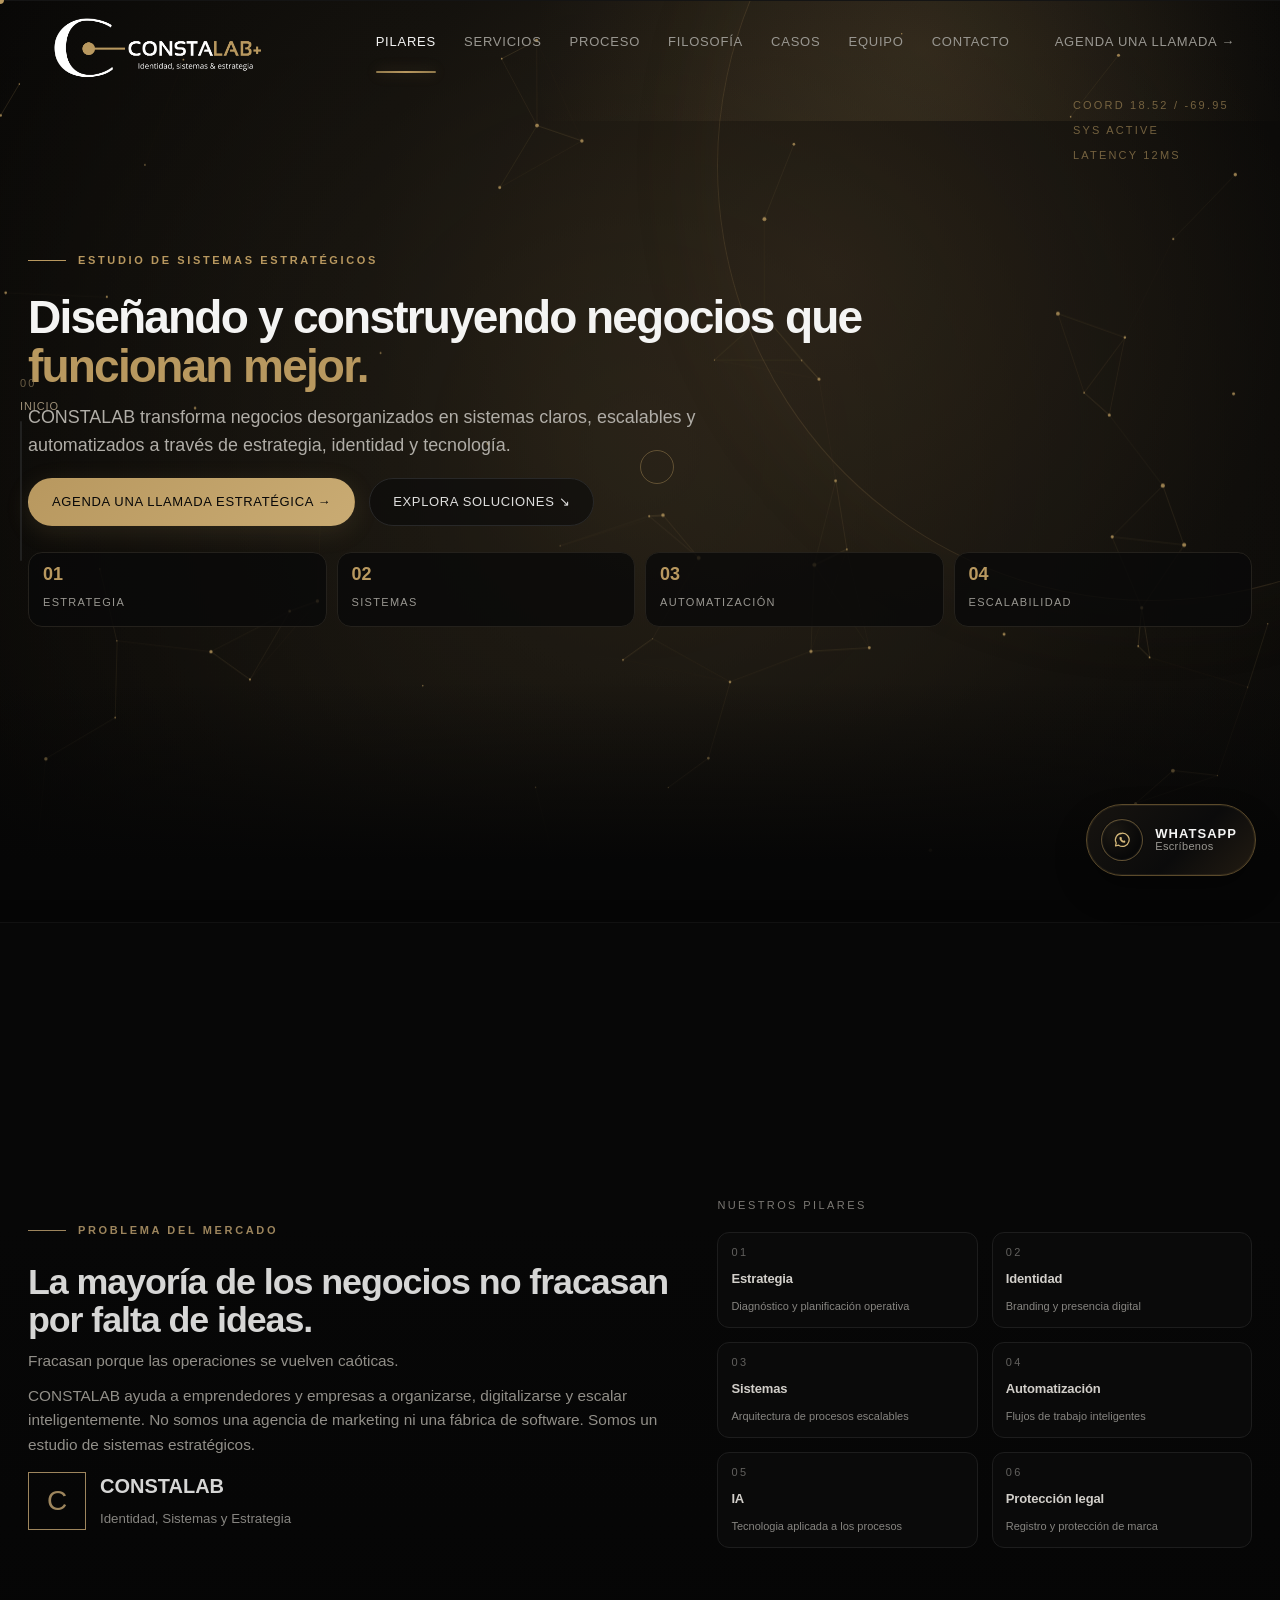
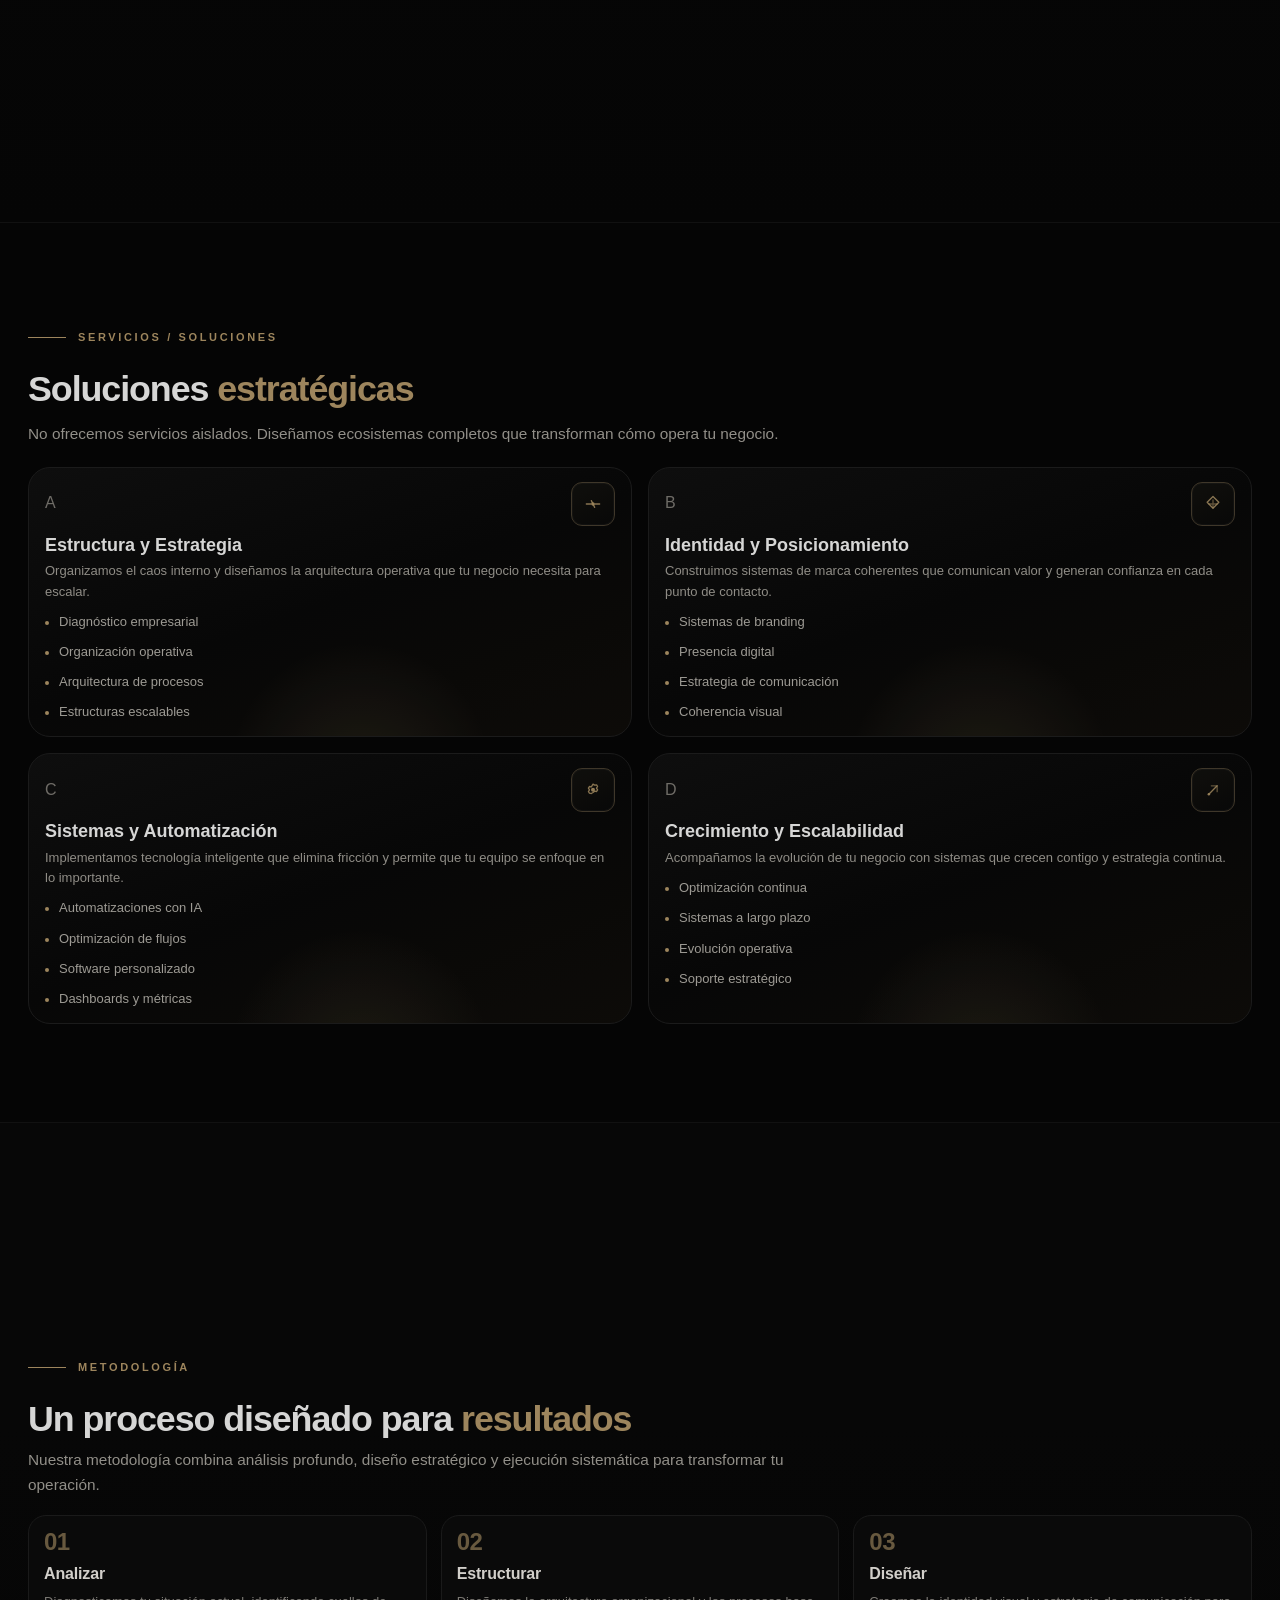
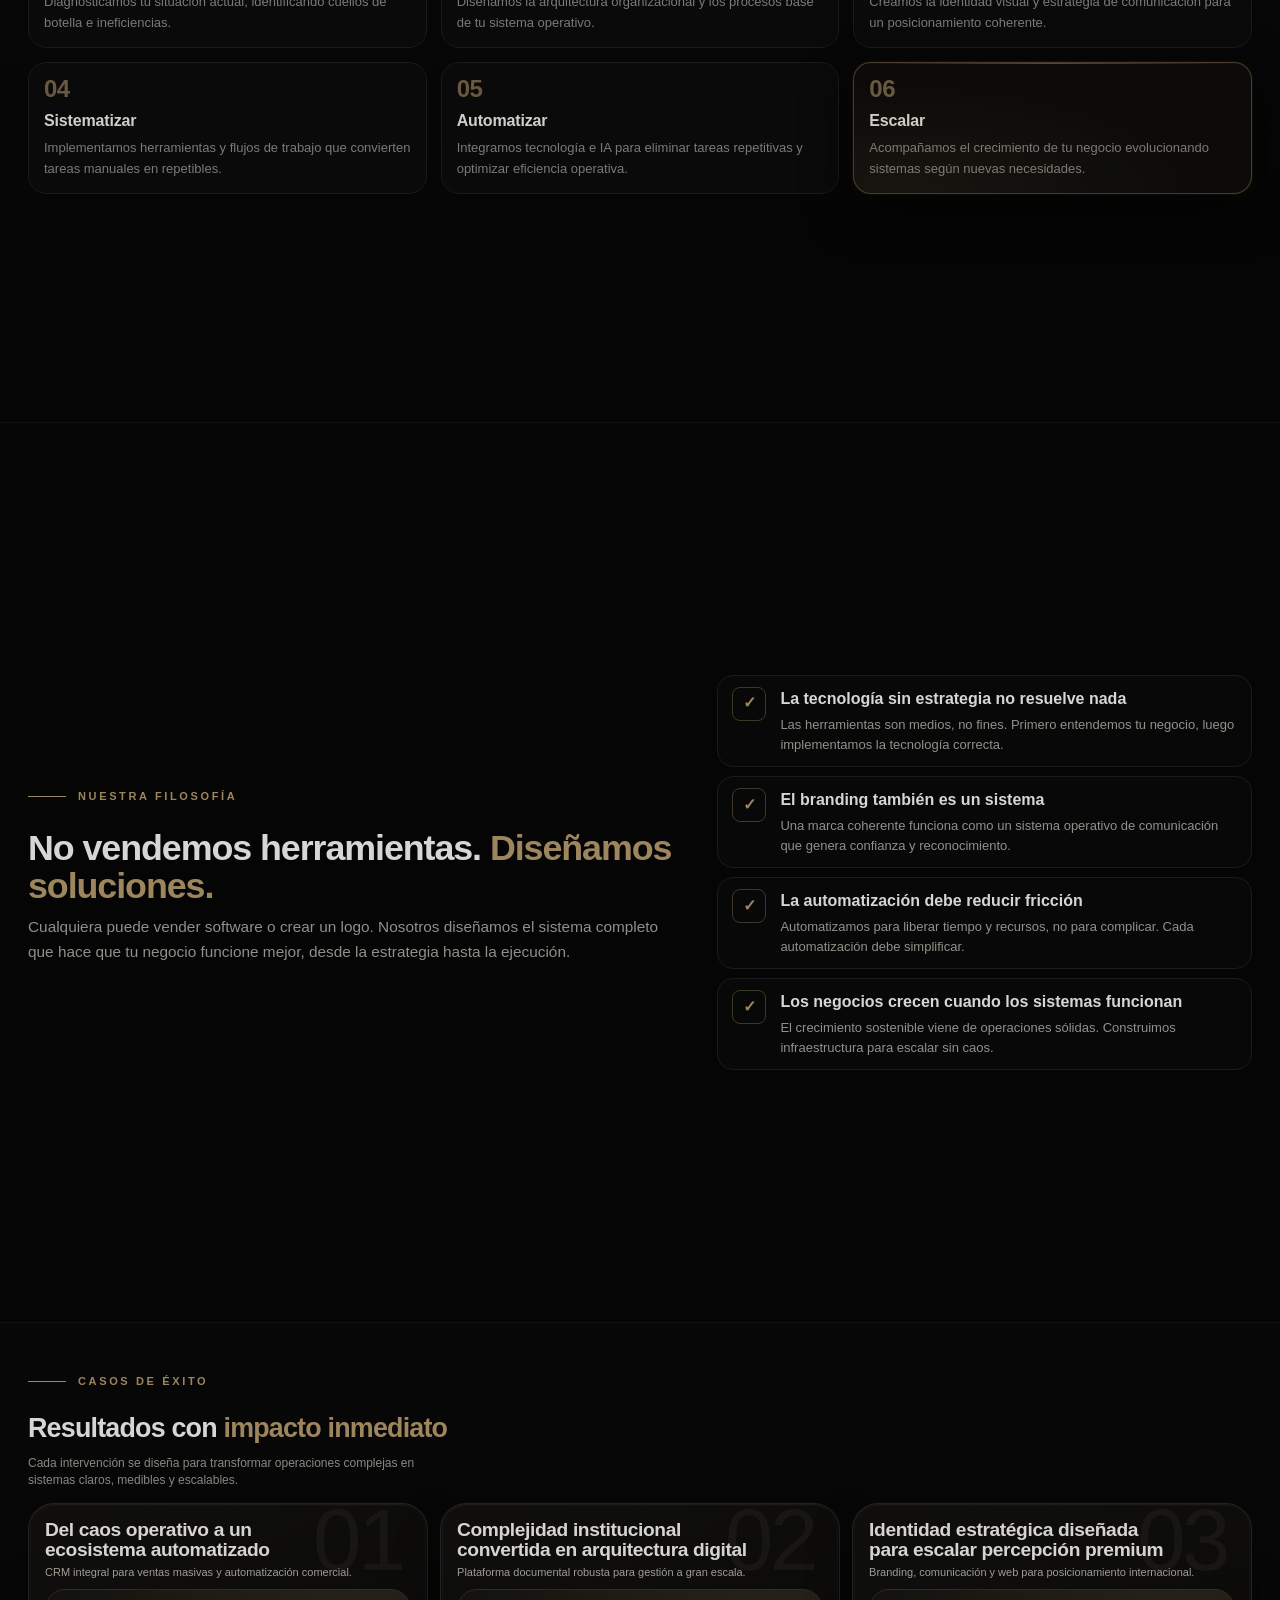
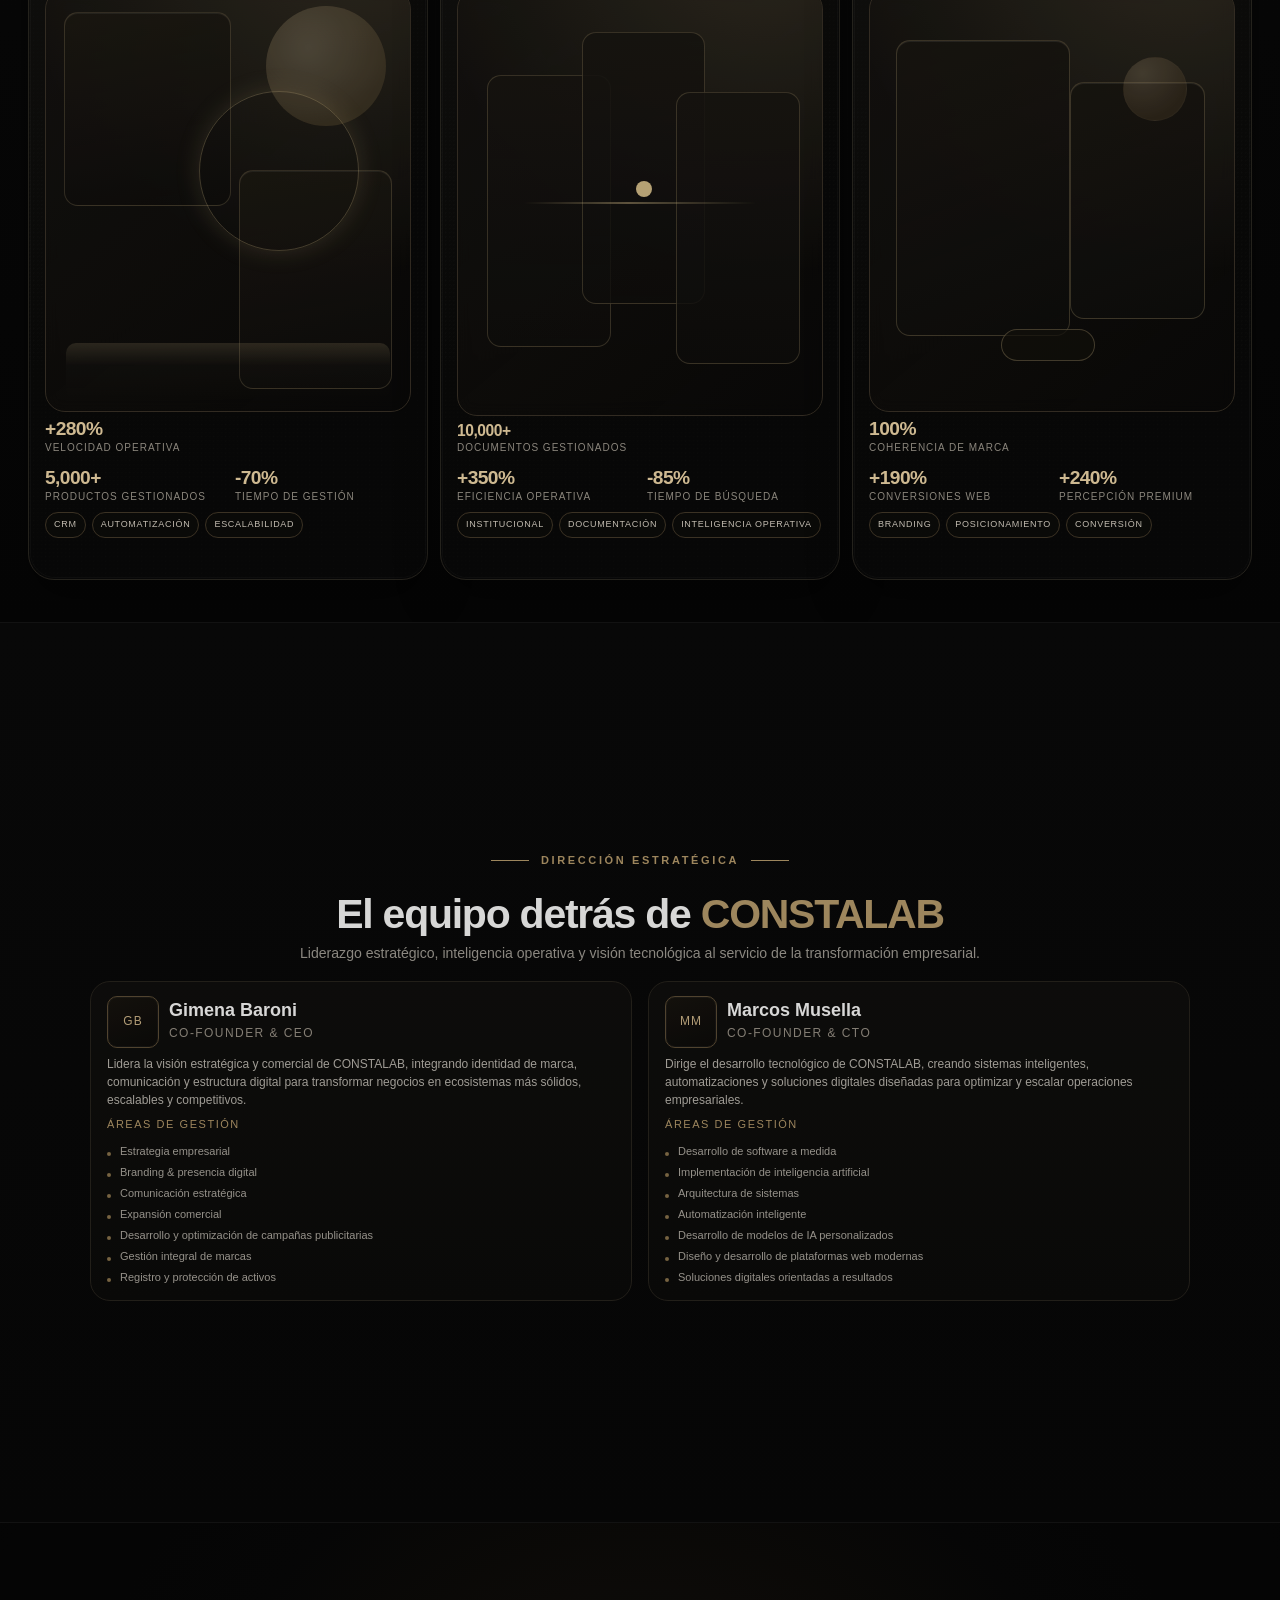
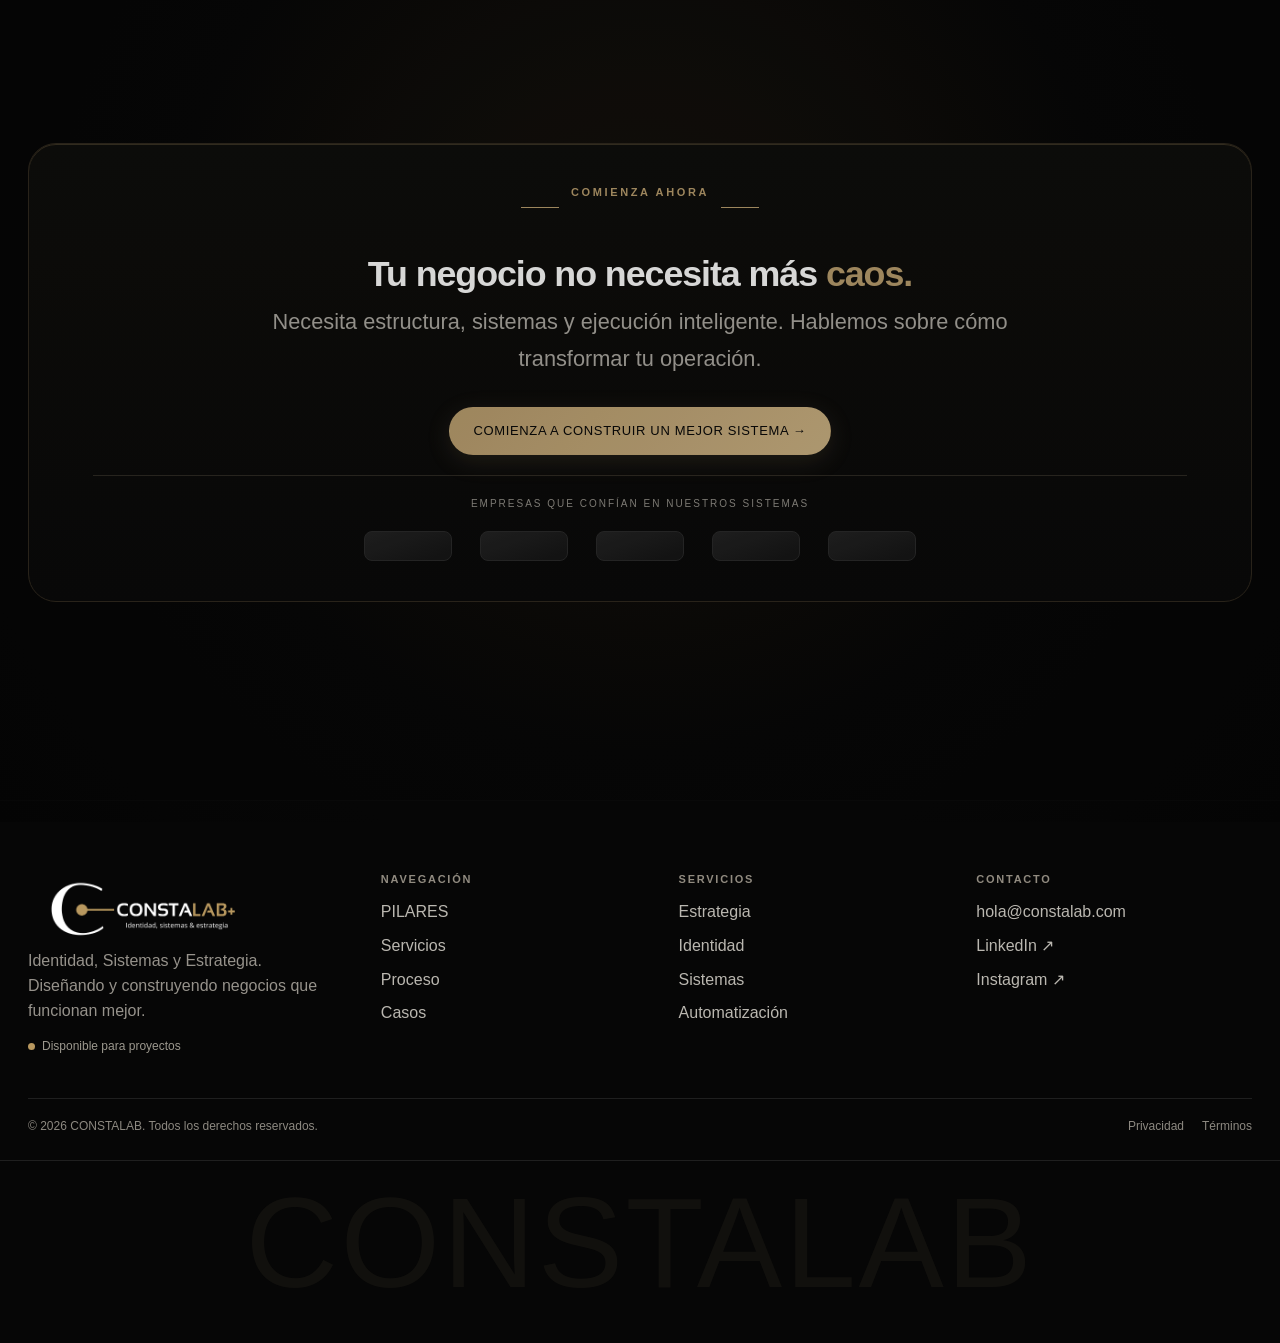
==== commit e7f86602: "Refine case studies layout, sizing, and Spanish copy" ====
--- a/landing.html
+++ b/landing.html
@@ -13,9 +13,13 @@
   </head>
   <body>
     <div class="loading-screen" aria-hidden="true">
-      <div class="loading-mark">CONSTALAB</div>
-      <div class="loading-line"><span></span></div>
-      <p>Inicializando sistema estratégico...</p>
+      <div class="loading-content">
+        <div class="loading-mark">
+          <img src="assets/CONSTA LOGO (1).png" alt="CONSTALAB" />
+        </div>
+        <div class="loading-line"><span></span></div>
+        <p>Inicializando sistema estratégico...</p>
+      </div>
     </div>
 
     <div class="cursor-dot" aria-hidden="true"></div>
@@ -32,7 +36,7 @@
 
     <header class="site-header" id="top">
       <nav class="container nav-wrap">
-        <a href="#top" class="brand magnetic" aria-label="CONSTALAB inicio">
+        <a href="#top" class="brand" aria-label="CONSTALAB inicio">
           <img src="assets/CONSTA LOGO (1).png" alt="CONSTALAB" class="brand-logo" />
         </a>
 
@@ -42,17 +46,47 @@
         </button>
 
         <div class="main-nav" id="main-nav">
-          <a href="#nosotros" data-nav>Nosotros</a>
+          <a href="#nosotros" data-nav>PILARES</a>
           <a href="#servicios" data-nav>Servicios</a>
           <a href="#proceso" data-nav>Proceso</a>
           <a href="#filosofia" data-nav>Filosofía</a>
           <a href="#casos" data-nav>Casos</a>
+          <a href="#equipo" data-nav>Equipo</a>
           <a href="#contacto" data-nav>Contacto</a>
           <span class="nav-rail" aria-hidden="true"></span>
           <a class="btn btn-small magnetic" href="#contacto">Agenda una llamada →</a>
         </div>
       </nav>
     </header>
+
+    <a
+      class="whatsapp-cta"
+      href="https://api.whatsapp.com/send?text=Hola%2C%20quiero%20más%20información%20sobre%20CONSTALAB"
+      target="_blank"
+      rel="noopener noreferrer"
+      aria-label="Abrir WhatsApp para contactar a CONSTALAB"
+    >
+      <span class="whatsapp-cta__icon" aria-hidden="true">
+        <svg viewBox="0 0 24 24" role="presentation" focusable="false" aria-hidden="true">
+          <path
+            fill="none"
+            stroke="currentColor"
+            stroke-width="1.7"
+            stroke-linecap="round"
+            stroke-linejoin="round"
+            d="M12 3a8.8 8.8 0 0 0-7.7 13l-.9 4 4.1-1.1A8.8 8.8 0 1 0 12 3z"
+          />
+          <path
+            fill="currentColor"
+            d="M9.3 8.5c.3-.5.8-.6 1.2-.4l1 .5c.4.2.5.6.4.9l-.4 1.1c-.1.3 0 .6.2.8l1.4 1.4c.2.2.5.3.8.2l1.1-.4c.4-.1.7 0 .9.4l.5 1c.2.4.1.9-.4 1.2-.7.4-1.7.5-2.7.2-1.3-.4-2.8-1.6-3.7-3.1-.9-1.6-1.1-3.2-.8-4.4z"
+          />
+        </svg>
+      </span>
+      <span class="whatsapp-cta__copy">
+        <strong>WhatsApp</strong>
+        <small>Escríbenos</small>
+      </span>
+    </a>
 
     <main>
       <section class="hero section" aria-label="Hero" data-chapter="00">
@@ -123,11 +157,11 @@
             <p class="tiny-title">Nuestros pilares</p>
             <ul class="pillar-list">
               <li class="pillar-card"><span class="pillar-num">01</span><strong>Estrategia</strong><span>Diagnóstico y planificación operativa</span></li>
-              <li class="pillar-card"><span class="pillar-num">02</span><strong>Identidad</strong><span>Branding y posicionamiento de marca</span></li>
+              <li class="pillar-card"><span class="pillar-num">02</span><strong>Identidad</strong><span>Branding y presencia digital</span></li>
               <li class="pillar-card"><span class="pillar-num">03</span><strong>Sistemas</strong><span>Arquitectura de procesos escalables</span></li>
               <li class="pillar-card"><span class="pillar-num">04</span><strong>Automatización</strong><span>Flujos de trabajo inteligentes</span></li>
-              <li class="pillar-card"><span class="pillar-num">05</span><strong>IA</strong><span>Tecnología aplicada al negocio</span></li>
-              <li class="pillar-card"><span class="pillar-num">06</span><strong>Operaciones</strong><span>Ejecución y mejora continua</span></li>
+              <li class="pillar-card"><span class="pillar-num">05</span><strong>IA</strong><span>Tecnologia aplicada a los procesos</span></li>
+              <li class="pillar-card"><span class="pillar-num">06</span><strong>Protección legal</strong><span>Registro y protección de marca</span></li>
             </ul>
           </aside>
         </div>
@@ -137,7 +171,7 @@
         <div class="container">
           <div class="section-head reveal">
             <div class="label"><span></span><p>Servicios / Soluciones</p></div>
-            <h2>Soluciones operativas <em>estratégicas</em></h2>
+            <h2>Soluciones <em>estratégicas</em></h2>
             <p>
               No ofrecemos servicios aislados. Diseñamos ecosistemas completos que transforman cómo opera tu negocio.
             </p>
@@ -307,83 +341,231 @@
       </section>
 
       <section id="casos" class="section section-dark cases" data-chapter="05">
-        <div class="container">
-          <div class="section-head reveal">
-            <div class="label"><span></span><p>Casos de Estudio</p></div>
-            <h2>Resultados que <em>transforman negocios</em></h2>
+        <div class="container cases-wrap">
+          <div class="section-head reveal case-head">
+            <div class="label"><span></span><p>Casos de Éxito</p></div>
+            <h2>Resultados con <em>impacto inmediato</em></h2>
             <p>
-              Cada proyecto es una oportunidad de demostrar que los sistemas bien diseñados generan resultados medibles y sostenibles.
+              Cada intervención se diseña para transformar operaciones complejas en sistemas claros,
+              medibles y escalables.
             </p>
           </div>
 
-          <div class="case-grid">
-            <article class="case-card reveal">
-              <header>
-                <p>Transformación Operativa</p>
-                <h3>De caos operativo a sistema escalable</h3>
-                <small>Empresa de servicios profesionales</small>
+          <div class="case-study-grid" aria-label="Casos de éxito destacados">
+            <article class="case-study-card case-study-card--crm reveal" data-case="crm" tabindex="0">
+              <div class="case-card-noise" aria-hidden="true"></div>
+              <p class="case-giant-num" aria-hidden="true">01</p>
+
+              <header class="case-summary">
+                <h3>Del caos operativo a un ecosistema automatizado</h3>
+                <p>CRM integral para ventas masivas y automatización comercial.</p>
               </header>
-              <div class="metrics">
-                <div><strong data-count="65">0</strong><span>%</span><p>Reducción de tiempo</p></div>
-                <div><strong data-count="12">0</strong><span></span><p>Procesos automatizados</p></div>
-                <div><strong data-count="3">0</strong><span>x</span><p>Crecimiento sostenido</p></div>
-              </div>
-              <div class="case-chart" aria-hidden="true">
-                <svg class="sparkline" viewBox="0 0 220 56" preserveAspectRatio="none">
-                  <path class="track" d="M0 47 L34 44 L68 36 L102 31 L136 22 L170 16 L220 9" />
-                  <path class="line" d="M0 47 L34 44 L68 36 L102 31 L136 22 L170 16 L220 9" />
-                </svg>
-              </div>
-              <p>
-                Reestructuramos completamente las operaciones de una empresa de 50 empleados, implementando sistemas de gestión y automatizaciones.
+
+              <div class="case-visual case-visual-crm" aria-hidden="true">
+                <div class="visual-orb"></div>
+                <div class="visual-panel panel-a"></div>
+                <div class="visual-panel panel-b"></div>
+                <div class="visual-chart"></div>
+                <div class="visual-ring"></div>
+              </div>
+
+              <div class="case-metrics" aria-label="Métricas del proyecto CRM">
+                <div><strong>+280%</strong><span>Velocidad operativa</span></div>
+                <div><strong>5,000+</strong><span>Productos gestionados</span></div>
+                <div><strong>-70%</strong><span>Tiempo de gestión</span></div>
+              </div>
+
+              <div class="case-mini-tags" aria-label="Categorías del proyecto CRM">
+                <span>CRM</span>
+                <span>Automatización</span>
+                <span>Escalabilidad</span>
+              </div>
+
+              <p class="case-card-cta">Ver Caso de Éxito →</p>
+            </article>
+
+            <article class="case-study-card case-study-card--institution reveal delay-1" data-case="institutional" tabindex="0">
+              <div class="case-card-noise" aria-hidden="true"></div>
+              <p class="case-giant-num" aria-hidden="true">02</p>
+
+              <header class="case-summary">
+                <h3>Complejidad institucional convertida en arquitectura digital</h3>
+                <p>Plataforma documental robusta para gestión a gran escala.</p>
+              </header>
+
+              <div class="case-visual case-visual-institution" aria-hidden="true">
+                <div class="visual-doc doc-a"></div>
+                <div class="visual-doc doc-b"></div>
+                <div class="visual-doc doc-c"></div>
+                <div class="visual-connector"></div>
+                <div class="visual-pulse"></div>
+              </div>
+
+              <div class="case-metrics" aria-label="Métricas del proyecto institucional">
+                <div><strong>10,000+</strong><span>Documentos gestionados</span></div>
+                <div><strong>+350%</strong><span>Eficiencia operativa</span></div>
+                <div><strong>-85%</strong><span>Tiempo de búsqueda</span></div>
+              </div>
+
+              <div class="case-mini-tags" aria-label="Categorías del proyecto institucional">
+                <span>Institucional</span>
+                <span>Documentación</span>
+                <span>Inteligencia operativa</span>
+              </div>
+
+              <p class="case-card-cta">Ver Caso de Éxito →</p>
+            </article>
+
+            <article class="case-study-card case-study-card--branding reveal delay-2" data-case="branding" tabindex="0">
+              <div class="case-card-noise" aria-hidden="true"></div>
+              <p class="case-giant-num" aria-hidden="true">03</p>
+
+              <header class="case-summary">
+                <h3>Identidad estratégica diseñada para escalar percepción premium</h3>
+                <p>Branding, comunicación y web para posicionamiento internacional.</p>
+              </header>
+
+              <div class="case-visual case-visual-branding" aria-hidden="true">
+                <div class="visual-mockup mock-a"></div>
+                <div class="visual-mockup mock-b"></div>
+                <div class="visual-chip"></div>
+                <div class="visual-badge"></div>
+              </div>
+
+              <div class="case-metrics" aria-label="Métricas del proyecto branding">
+                <div><strong>100%</strong><span>Coherencia de marca</span></div>
+                <div><strong>+190%</strong><span>Conversiones web</span></div>
+                <div><strong>+240%</strong><span>Percepción premium</span></div>
+              </div>
+
+              <div class="case-mini-tags" aria-label="Categorías del proyecto branding">
+                <span>Branding</span>
+                <span>Posicionamiento</span>
+                <span>Conversión</span>
+              </div>
+
+              <p class="case-card-cta">Ver Caso de Éxito →</p>
+            </article>
+          </div>
+        </div>
+      </section>
+
+      <div class="case-modal" id="case-modal" aria-hidden="true" role="dialog" aria-modal="true" aria-labelledby="case-modal-title">
+        <div class="case-modal-backdrop" data-case-close></div>
+        <article class="case-modal-panel">
+          <button class="case-modal-close" type="button" data-case-close aria-label="Cerrar caso de éxito">Cerrar ×</button>
+          <div class="case-modal-hero">
+            <p class="case-modal-id" id="case-modal-id">01</p>
+            <div>
+              <p class="case-modal-kicker" id="case-modal-kicker">CRM / Automatización</p>
+              <h3 id="case-modal-title">Caso de Éxito</h3>
+              <p id="case-modal-subtitle"></p>
+            </div>
+          </div>
+
+          <div class="case-modal-metrics" id="case-modal-metrics"></div>
+
+          <div class="case-modal-story">
+            <article>
+              <h4>Contexto</h4>
+              <p id="case-modal-context"></p>
+            </article>
+            <article>
+              <h4>Problema</h4>
+              <p id="case-modal-problem"></p>
+            </article>
+            <article>
+              <h4>Solución</h4>
+              <p id="case-modal-solution"></p>
+            </article>
+            <article>
+              <h4>Arquitectura</h4>
+              <p id="case-modal-architecture"></p>
+            </article>
+          </div>
+
+          <div class="case-modal-columns">
+            <div>
+              <h4>Stack tecnológico</h4>
+              <ul id="case-modal-stack"></ul>
+            </div>
+            <div>
+              <h4>Dashboards / Visuales</h4>
+              <ul id="case-modal-dashboards"></ul>
+            </div>
+            <div>
+              <h4>Before / After</h4>
+              <ul id="case-modal-beforeafter"></ul>
+            </div>
+            <div>
+              <h4>Resultados e impacto</h4>
+              <ul id="case-modal-impact"></ul>
+            </div>
+          </div>
+
+          <div class="case-modal-tags" id="case-modal-tags"></div>
+        </article>
+      </div>
+
+      <section id="equipo" class="section section-dark leadership" aria-label="Dirección estratégica">
+        <div class="container leadership-wrap">
+          <div class="section-head reveal leadership-head">
+            <div class="label center"><span></span><p>Dirección estratégica</p><span></span></div>
+            <h2>El equipo detrás de <em>CONSTALAB</em></h2>
+            <p>
+              Liderazgo estratégico, inteligencia operativa y visión tecnológica al servicio de la
+              transformación empresarial.
+            </p>
+          </div>
+
+          <div class="leadership-grid">
+            <article class="leader-card reveal">
+              <div class="leader-top">
+                <div class="leader-photo" aria-label="Espacio para foto de Gimena Baroni"><span>GB</span></div>
+                <div>
+                  <h3>Gimena Baroni</h3>
+                  <p class="leader-role">Co-Founder &amp; CEO</p>
+                </div>
+              </div>
+              <p class="leader-bio">
+                Lidera la visión estratégica y comercial de CONSTALAB, integrando identidad de marca,
+                comunicación y estructura digital para transformar negocios en ecosistemas más sólidos,
+                escalables y competitivos.
               </p>
-              <button type="button" class="magnetic">Ver caso completo ↗</button>
-            </article>
-
-            <article class="case-card reveal delay-1">
-              <header>
-                <p>Sistema de Marca</p>
-                <h3>Identidad que comunica valor</h3>
-                <small>Startup tecnológica B2B</small>
-              </header>
-              <div class="metrics">
-                <div><strong data-count="100">0</strong><span>%</span><p>Coherencia de marca</p></div>
-                <div><strong data-count="180" data-prefix="+">0</strong><span>%</span><p>Conversión web</p></div>
-                <div><strong data-count="40" data-prefix="-">0</strong><span>%</span><p>Menos tiempo al mercado</p></div>
-              </div>
-              <div class="case-chart" aria-hidden="true">
-                <svg class="sparkline" viewBox="0 0 220 56" preserveAspectRatio="none">
-                  <path class="track" d="M0 45 L34 40 L68 34 L102 30 L136 26 L170 19 L220 12" />
-                  <path class="line" d="M0 45 L34 40 L68 34 L102 30 L136 26 L170 19 L220 12" />
-                </svg>
-              </div>
-              <p>
-                Diseñamos un sistema de marca completo que incluye identidad visual, messaging estratégico y experiencia web coherente.
+              <p class="leader-area-title">Áreas de gestión</p>
+              <ul>
+                <li>Estrategia empresarial</li>
+                <li>Branding &amp; presencia digital</li>
+                <li>Comunicación estratégica</li>
+                <li>Expansión comercial</li>
+                <li>Desarrollo y optimización de campañas publicitarias</li>
+                <li>Gestión integral de marcas</li>
+                <li>Registro y protección de activos</li>
+              </ul>
+            </article>
+
+            <article class="leader-card reveal delay-1">
+              <div class="leader-top">
+                <div class="leader-photo" aria-label="Espacio para foto de Marcos Musella"><span>MM</span></div>
+                <div>
+                  <h3>Marcos Musella</h3>
+                  <p class="leader-role">Co-Founder &amp; CTO</p>
+                </div>
+              </div>
+              <p class="leader-bio">
+                Dirige el desarrollo tecnológico de CONSTALAB, creando sistemas inteligentes, automatizaciones
+                y soluciones digitales diseñadas para optimizar y escalar operaciones empresariales.
               </p>
-              <button type="button" class="magnetic">Ver caso completo ↗</button>
-            </article>
-
-            <article class="case-card reveal delay-2">
-              <header>
-                <p>Automatización con IA</p>
-                <h3>Flujos inteligentes que escalan</h3>
-                <small>E-commerce en crecimiento</small>
-              </header>
-              <div class="metrics">
-                <div><strong data-count="78">0</strong><span>%</span><p>Tickets resueltos</p></div>
-                <div><strong data-count="94">0</strong><span>%</span><p>Satisfacción cliente</p></div>
-                <div><strong data-count="15" data-prefix="$">0</strong><span>k</span><p>Ahorro mensual</p></div>
-              </div>
-              <div class="case-chart" aria-hidden="true">
-                <svg class="sparkline" viewBox="0 0 220 56" preserveAspectRatio="none">
-                  <path class="track" d="M0 48 L34 43 L68 39 L102 32 L136 27 L170 17 L220 10" />
-                  <path class="line" d="M0 48 L34 43 L68 39 L102 32 L136 27 L170 17 L220 10" />
-                </svg>
-              </div>
-              <p>
-                Implementamos automatizaciones con IA para atención, inventario y analítica de ventas, escalando sin aumentar equipo.
-              </p>
-              <button type="button" class="magnetic">Ver caso completo ↗</button>
+              <p class="leader-area-title">Áreas de gestión</p>
+              <ul>
+                <li>Desarrollo de software a medida</li>
+                <li>Implementación de inteligencia artificial</li>
+                <li>Arquitectura de sistemas</li>
+                <li>Automatización inteligente</li>
+                <li>Desarrollo de modelos de IA personalizados</li>
+                <li>Diseño y desarrollo de plataformas web modernas</li>
+                <li>Soluciones digitales orientadas a resultados</li>
+              </ul>
             </article>
           </div>
         </div>
@@ -421,7 +603,7 @@
 
         <div>
           <h4>Navegación</h4>
-          <a href="#nosotros">Nosotros</a>
+          <a href="#nosotros">PILARES</a>
           <a href="#servicios">Servicios</a>
           <a href="#proceso">Proceso</a>
           <a href="#casos">Casos</a>
--- a/landing.css
+++ b/landing.css
@@ -21,6 +21,10 @@
   box-sizing: border-box;
 }
 
+html {
+  scroll-padding-top: 104px;
+}
+
 html,
 body {
   margin: 0;
@@ -64,16 +68,33 @@
   transition: opacity 0.9s var(--spring), visibility 0.9s var(--spring);
 }
 
+.loading-content {
+  display: flex;
+  flex-direction: column;
+  align-items: center;
+  justify-content: center;
+  gap: 14px;
+  transform: translateY(-8px);
+}
+
 .loading-screen.hidden {
   opacity: 0;
   visibility: hidden;
 }
 
 .loading-mark {
-  font-family: Geist, sans-serif;
-  letter-spacing: 0.18em;
-  font-size: clamp(24px, 4vw, 46px);
-  margin-bottom: 20px;
+  display: flex;
+  align-items: center;
+  justify-content: center;
+}
+
+.loading-mark img {
+  display: block;
+  width: min(440px, 78vw);
+  height: auto;
+  max-height: 170px;
+  object-fit: contain;
+  filter: drop-shadow(0 10px 24px #00000055);
 }
 
 .loading-line {
@@ -240,6 +261,7 @@
   display: inline-flex;
   align-items: center;
   line-height: 0;
+  transform: translateY(8px);
 }
 
 .brand-logo {
@@ -350,6 +372,68 @@
   color: var(--gold);
 }
 
+.whatsapp-cta {
+  position: fixed;
+  right: 24px;
+  bottom: 24px;
+  z-index: 130;
+  display: inline-flex;
+  align-items: center;
+  gap: 12px;
+  padding: 14px 18px 14px 14px;
+  border-radius: 999px;
+  border: 1px solid #5b4a2b;
+  background: linear-gradient(135deg, #171410, #0b0b0b 58%, #221b12);
+  color: var(--gold-soft);
+  box-shadow: 0 16px 32px #0000004a, 0 0 0 1px #b8985f1a inset;
+  text-decoration: none;
+  transition: transform 0.28s var(--spring), box-shadow 0.28s var(--spring), filter 0.28s var(--spring);
+}
+
+.whatsapp-cta:hover {
+  transform: translateY(-2px);
+  box-shadow: 0 20px 38px #00000057, 0 0 0 1px #d4b87a22 inset;
+  filter: brightness(1.04);
+}
+
+.whatsapp-cta__icon {
+  width: 42px;
+  height: 42px;
+  border-radius: 50%;
+  display: grid;
+  place-items: center;
+  background: radial-gradient(circle at 30% 28%, #1a1712, #080808 70%);
+  border: 1px solid #b8985f7a;
+  color: var(--gold-soft);
+  box-shadow: inset 0 0 0 1px #ffffff08, 0 0 0 1px #00000044;
+  flex: 0 0 auto;
+}
+
+.whatsapp-cta__icon svg {
+  width: 18px;
+  height: 18px;
+  display: block;
+}
+
+.whatsapp-cta__copy {
+  display: flex;
+  flex-direction: column;
+  line-height: 1.05;
+}
+
+.whatsapp-cta__copy strong {
+  font-size: 13px;
+  letter-spacing: 0.08em;
+  text-transform: uppercase;
+  color: var(--text);
+}
+
+.whatsapp-cta__copy small {
+  font-size: 11px;
+  color: var(--muted);
+  letter-spacing: 0.03em;
+}
+
 .label {
   display: inline-flex;
   align-items: center;
@@ -378,6 +462,7 @@
 .section {
   position: relative;
   padding: 130px 0;
+  scroll-margin-top: 104px;
   border-top: 1px solid #141414;
   opacity: 0.88;
   transform: translateY(22px);
@@ -420,7 +505,7 @@
   display: flex;
   align-items: center;
   overflow: hidden;
-  padding-top: 120px;
+  padding-top: 84px;
   background: radial-gradient(circle at 65% 30%, #18140f 0, #070707 44%, #050505 100%);
 }
 
@@ -497,7 +582,7 @@
   transform: translateY(var(--hero-shift));
   opacity: var(--hero-fade);
   filter: blur(var(--hero-blur));
-  margin-top: 60px;
+  margin-top: 20px;
 }
 
 .headline {
@@ -1116,141 +1201,720 @@
   color: #a8a49b;
 }
 
-.case-grid {
+.cases-wrap {
+  position: relative;
+}
+
+.case-head {
+  max-width: 760px;
+  margin-bottom: 52px;
+}
+
+.case-head h2 {
+  font-size: clamp(36px, 5vw, 64px);
+  margin-bottom: 12px;
+}
+
+.case-head > p {
+  color: #a09b92;
+  max-width: 64ch;
+}
+
+.case-study-grid {
   display: grid;
-  grid-template-columns: repeat(3, minmax(0, 1fr));
-  gap: 16px;
-}
-
-.case-card {
-  border: 1px solid #252525;
-  border-radius: 18px;
-  background: linear-gradient(180deg, #111111, #090909);
-  overflow: hidden;
+  grid-template-columns: repeat(12, minmax(0, 1fr));
+  gap: 20px;
+  align-items: stretch;
+}
+
+.case-study-card {
+  --case-mx: 50%;
+  --case-my: 50%;
+  position: relative;
+  border-radius: 26px;
+  border: 1px solid #2b271f;
+  background: linear-gradient(155deg, #12110f 0%, #0a0a09 55%, #080808 100%);
+  box-shadow: inset 0 1px 0 #ffffff10, 0 20px 46px #00000055;
+  overflow: clip;
+  padding: clamp(28px, 3.2vw, 48px);
+  min-height: 480px;
   display: flex;
   flex-direction: column;
-}
-
-.case-card header {
-  padding: 24px;
-}
-
-.case-card header p {
-  color: var(--gold);
+  gap: clamp(18px, 2vw, 28px);
+  cursor: pointer;
+  isolation: isolate;
+  transform-style: preserve-3d;
+  transition: transform 0.56s var(--spring), border-color 0.56s var(--spring), box-shadow 0.56s var(--spring), filter 0.56s var(--spring);
+}
+
+.case-study-card::before {
+  content: "";
+  position: absolute;
+  inset: 0;
+  border-radius: inherit;
+  background: radial-gradient(380px at var(--case-mx) var(--case-my), #d4b87a1f, transparent 65%);
+  opacity: 0;
+  z-index: -1;
+  transition: opacity 0.5s ease;
+}
+
+.case-study-card::after {
+  content: "";
+  position: absolute;
+  inset: 1px;
+  border-radius: 25px;
+  border: 1px solid #ffffff08;
+  pointer-events: none;
+}
+
+.case-study-card:focus-visible {
+  outline: 2px solid #d4b87a;
+  outline-offset: 4px;
+}
+
+.case-study-card:hover,
+.case-study-card:focus-visible {
+  transform: translateY(-8px) perspective(1400px) rotateX(var(--tilt-x, 0deg)) rotateY(var(--tilt-y, 0deg));
+  border-color: #5e4e2d;
+  box-shadow: inset 0 1px 0 #ffffff16, 0 30px 56px #00000070, 0 0 0 1px #d4b87a24;
+  filter: brightness(1.04);
+}
+
+.case-study-card:hover::before,
+.case-study-card:focus-visible::before {
+  opacity: 1;
+}
+
+.case-study-card--crm {
+  grid-column: span 8;
+}
+
+.case-study-card--institution {
+  grid-column: span 4;
+}
+
+/* Horizontal two-column layout for branding card on desktop */
+.case-study-card--branding {
+  grid-column: span 12;
+  min-height: 480px;
+}
+
+.case-card-noise {
+  position: absolute;
+  inset: 0;
+  background-image: radial-gradient(circle at 20% 20%, #ffffff15 0 0.6px, transparent 1px), radial-gradient(circle at 78% 64%, #ffffff10 0 0.6px, transparent 1px);
+  background-size: 4px 4px, 6px 6px;
+  opacity: 0.16;
+  pointer-events: none;
+}
+
+.case-giant-num {
+  position: absolute;
+  top: 0;
+  right: clamp(12px, 2vw, 24px);
+  margin: 0;
+  font-size: clamp(100px, 14vw, 178px);
+  line-height: 0.82;
+  font-family: Geist, sans-serif;
+  letter-spacing: -0.04em;
+  color: #d4b87a12;
+  pointer-events: none;
+  z-index: 0;
+  user-select: none;
+}
+
+.case-summary {
+  position: relative;
+  z-index: 2;
+  max-width: min(580px, 90%);
+}
+
+.case-summary h3 {
+  font-size: clamp(28px, 3.2vw, 54px);
+  letter-spacing: -0.02em;
+  line-height: 1.03;
+  color: #f6f2eb;
+  margin-bottom: 8px;
+  text-wrap: balance;
+}
+
+.case-study-card--institution .case-summary h3 {
+  font-size: clamp(26px, 2.6vw, 42px);
+}
+
+.case-summary p {
+  font-size: 15px;
+  color: #b9b2a5;
+}
+
+.case-visual {
+  position: relative;
+  border-radius: 20px;
+  border: 1px solid #3a3124;
+  background: linear-gradient(140deg, #171410c9, #0b0a09a3);
+  min-height: 190px;
+  flex: 1 1 auto;
+  backdrop-filter: blur(8px);
+  overflow: hidden;
+  transform: translateZ(30px);
+}
+
+.case-visual::before {
+  content: "";
+  position: absolute;
+  inset: -30% -40%;
+  background: radial-gradient(circle at 70% 10%, #d4b87a55, transparent 45%);
+  opacity: 0.5;
+  animation: caseVisualDrift 8s ease-in-out infinite;
+}
+
+@keyframes caseVisualDrift {
+  0%,
+  100% {
+    transform: translate3d(0, 0, 0);
+  }
+  50% {
+    transform: translate3d(-16px, 8px, 0);
+  }
+}
+
+.visual-orb,
+.visual-ring,
+.visual-panel,
+.visual-chart,
+.visual-doc,
+.visual-connector,
+.visual-pulse,
+.visual-mockup,
+.visual-chip,
+.visual-badge {
+  position: absolute;
+}
+
+.visual-orb {
+  width: 120px;
+  aspect-ratio: 1;
+  border-radius: 50%;
+  background: radial-gradient(circle at 35% 35%, #f4dba8, #9b7c43 72%);
+  top: 16px;
+  right: 24px;
+  filter: blur(0.2px);
+  opacity: 0.24;
+}
+
+.visual-panel {
+  border: 1px solid #d4b87a36;
+  background: linear-gradient(170deg, #1f1a12dd, #0f0e0cc2);
+  border-radius: 14px;
+  box-shadow: inset 0 1px 0 #ffffff10;
+}
+
+.panel-a {
+  left: 18px;
+  top: 22px;
+  width: 46%;
+  height: 46%;
+}
+
+.panel-b {
+  right: 18px;
+  bottom: 22px;
+  width: 42%;
+  height: 52%;
+}
+
+.visual-chart {
+  left: 20px;
+  right: 20px;
+  bottom: 12px;
+  height: 56px;
+  border-radius: 10px;
+  background: linear-gradient(180deg, #d4b87a2e, #d4b87a05 40%, transparent 100%);
+}
+
+.visual-ring {
+  width: 160px;
+  aspect-ratio: 1;
+  border-radius: 50%;
+  border: 1px solid #d4b87a4d;
+  left: 42%;
+  top: 24%;
+  box-shadow: 0 0 24px #d4b87a2e;
+}
+
+.visual-doc {
+  width: 34%;
+  height: 64%;
+  border-radius: 14px;
+  border: 1px solid #c7aa7040;
+  background: linear-gradient(180deg, #191611de, #100f0dcc);
+}
+
+.doc-a {
+  left: 8%;
+  top: 20%;
+}
+
+.doc-b {
+  left: 34%;
+  top: 10%;
+}
+
+.doc-c {
+  left: 60%;
+  top: 24%;
+}
+
+.visual-connector {
+  left: 18%;
+  top: 50%;
+  width: 64%;
+  height: 2px;
+  background: linear-gradient(90deg, #d4b87a00, #d4b87a78 45%, #d4b87a00);
+}
+
+.visual-pulse {
+  width: 16px;
+  aspect-ratio: 1;
+  border-radius: 50%;
+  left: 49%;
+  top: 45%;
+  background: #d4b87a;
+  box-shadow: 0 0 0 0 #d4b87a70;
+  animation: casePulse 2.8s ease-out infinite;
+}
+
+@keyframes casePulse {
+  0% {
+    box-shadow: 0 0 0 0 #d4b87a70;
+  }
+  100% {
+    box-shadow: 0 0 0 22px #d4b87a00;
+  }
+}
+
+.visual-mockup {
+  border-radius: 14px;
+  border: 1px solid #d4b87a40;
+  background: linear-gradient(160deg, #1b1710e8, #0f0f0dd0);
+  box-shadow: inset 0 1px 0 #ffffff14;
+}
+
+.mock-a {
+  width: 48%;
+  height: 70%;
+  left: 7%;
+  top: 12%;
+}
+
+.mock-b {
+  width: 37%;
+  height: 56%;
+  right: 8%;
+  top: 22%;
+}
+
+.visual-chip {
+  width: 94px;
+  height: 32px;
+  border-radius: 999px;
+  left: 36%;
+  bottom: 12%;
+  border: 1px solid #d4b87a4f;
+  background: #16120cb8;
+}
+
+.visual-badge {
+  width: 64px;
+  aspect-ratio: 1;
+  right: 13%;
+  top: 16%;
+  border-radius: 50%;
+  border: 1px solid #d4b87a55;
+  background: radial-gradient(circle at 30% 25%, #f2d49d, #8f6d3b 70%);
+  opacity: 0.2;
+}
+
+.case-metrics {
+  display: grid;
+  grid-template-columns: repeat(2, minmax(0, 1fr));
+  gap: 14px;
+  position: relative;
+  z-index: 2;
+}
+
+.case-metrics > div {
+  min-width: 0;
+}
+
+.case-metrics > div:first-child {
+  grid-column: 1 / -1;
+}
+
+.case-metrics strong {
+  display: block;
+  font-size: clamp(22px, 3vw, 46px);
+  line-height: 0.86;
+  letter-spacing: -0.03em;
+  color: #f0d39b;
+  overflow-wrap: break-word;
+  word-break: break-word;
+}
+
+.case-metrics span {
+  display: block;
+  margin-top: 4px;
+  color: #9f988b;
+  font-size: 12px;
+  text-transform: uppercase;
+  letter-spacing: 0.1em;
+}
+
+.case-study-card--institution .case-metrics {
+  grid-template-columns: repeat(2, minmax(0, 1fr));
+}
+
+.case-study-card--institution .case-metrics > div:first-child {
+  grid-column: 1 / -1;
+}
+
+.case-study-card--institution .case-metrics strong {
+  font-size: clamp(22px, 3vw, 46px);
+}
+
+.case-study-card--institution .case-metrics > div:first-child strong {
+  font-size: clamp(20px, 2.4vw, 38px);
+}
+
+.case-mini-tags {
+  display: flex;
+  flex-wrap: wrap;
+  gap: 8px;
+  position: relative;
+  z-index: 2;
+}
+
+.case-mini-tags span {
+  padding: 7px 12px;
+  border-radius: 999px;
+  border: 1px solid #463925;
+  background: #0f0e0cb8;
+  color: #dfd6c6;
+  font-size: 12px;
+  letter-spacing: 0.08em;
+  text-transform: uppercase;
+}
+
+.case-card-cta {
+  margin: 0;
+  color: #e3c88f;
+  text-transform: uppercase;
+  letter-spacing: 0.12em;
+  font-size: 11px;
+  opacity: 0;
+  transform: translateY(8px);
+  transition: opacity 0.35s ease, transform 0.35s ease;
+  position: relative;
+  z-index: 2;
+}
+
+.case-study-card:hover .case-card-cta,
+.case-study-card:focus-visible .case-card-cta {
+  opacity: 1;
+  transform: translateY(0);
+}
+
+.case-modal {
+  position: fixed;
+  inset: 0;
+  z-index: 210;
+  display: grid;
+  place-items: center;
+  visibility: hidden;
+  opacity: 0;
+  transition: opacity 0.45s var(--spring), visibility 0.45s var(--spring);
+}
+
+.case-modal.is-open {
+  visibility: visible;
+  opacity: 1;
+}
+
+.case-modal-backdrop {
+  position: absolute;
+  inset: 0;
+  background: radial-gradient(circle at 30% 10%, #b8985f1f, #050505f0 55%, #020202f5 100%);
+  backdrop-filter: blur(10px);
+}
+
+.case-modal-panel {
+  position: relative;
+  width: min(1220px, calc(100% - 36px));
+  max-height: calc(100dvh - 36px);
+  overflow: auto;
+  border-radius: 28px;
+  border: 1px solid #4e3f26;
+  background: linear-gradient(155deg, #13110f 0%, #080808 72%);
+  box-shadow: 0 30px 80px #000000a0, inset 0 1px 0 #ffffff12;
+  padding: clamp(22px, 3vw, 44px);
+}
+
+.case-modal-close {
+  position: sticky;
+  top: 0;
+  margin-left: auto;
+  display: block;
+  border: 1px solid #594928;
+  border-radius: 999px;
+  background: #0d0c0ac9;
+  color: #e2c891;
+  padding: 10px 16px;
+  text-transform: uppercase;
+  letter-spacing: 0.12em;
+  font-size: 11px;
+  cursor: pointer;
+}
+
+.case-modal-hero {
+  display: grid;
+  grid-template-columns: auto 1fr;
+  gap: 20px;
+  margin: 10px 0 28px;
+  align-items: end;
+}
+
+.case-modal-id {
+  font-family: Geist, sans-serif;
+  font-size: clamp(78px, 10vw, 132px);
+  line-height: 0.85;
+  margin: 0;
+  color: #d4b87a26;
+}
+
+.case-modal-kicker {
+  margin: 0 0 8px;
+  color: #c6af82;
   text-transform: uppercase;
   letter-spacing: 0.16em;
   font-size: 11px;
-  margin-bottom: 10px;
-}
-
-.case-card header h3 {
-  font-size: 28px;
-  line-height: 1.14;
-  margin-bottom: 8px;
-}
-
-.case-card header small {
-  color: #9d988f;
-  font-size: 13px;
-}
-
-.metrics {
+}
+
+.case-modal-hero h3 {
+  margin: 0 0 10px;
+  font-size: clamp(28px, 4.2vw, 58px);
+  line-height: 1;
+  letter-spacing: -0.02em;
+}
+
+.case-modal-hero > div > p:last-child {
+  color: #aca598;
+  margin: 0;
+  max-width: 68ch;
+}
+
+.case-modal-metrics {
   display: grid;
   grid-template-columns: repeat(3, minmax(0, 1fr));
-  border-top: 1px solid #252525;
-  border-bottom: 1px solid #252525;
-}
-
-.metrics div {
+  gap: 12px;
+  margin-bottom: 28px;
+}
+
+.case-modal-metrics article {
+  border: 1px solid #3a2f1f;
+  border-radius: 16px;
+  padding: 14px;
+  background: linear-gradient(170deg, #18140f, #0f0e0c);
+}
+
+.case-modal-metrics strong {
+  display: block;
+  color: #edcf94;
+  font-size: clamp(30px, 4vw, 58px);
+  line-height: 0.9;
+  letter-spacing: -0.03em;
+}
+
+.case-modal-metrics span {
+  color: #a09a8d;
+  font-size: 12px;
+  text-transform: uppercase;
+  letter-spacing: 0.09em;
+}
+
+.case-modal-story {
+  display: grid;
+  grid-template-columns: repeat(2, minmax(0, 1fr));
+  gap: 14px;
+  margin-bottom: 18px;
+}
+
+.case-modal-story article,
+.case-modal-columns > div {
+  border: 1px solid #2e281f;
+  border-radius: 16px;
+  padding: 16px;
+  background: #0b0b0abf;
+}
+
+.case-modal-story h4,
+.case-modal-columns h4 {
+  margin: 0 0 8px;
+  font-size: 12px;
+  color: #cdb383;
+  text-transform: uppercase;
+  letter-spacing: 0.14em;
+}
+
+.case-modal-story p {
+  color: #b5aea1;
+  margin: 0;
+}
+
+.case-modal-columns {
+  display: grid;
+  grid-template-columns: repeat(2, minmax(0, 1fr));
+  gap: 14px;
+}
+
+.case-modal-columns ul {
+  margin: 0;
+  padding-left: 16px;
+  color: #b7afa2;
+}
+
+.case-modal-columns li + li {
+  margin-top: 6px;
+}
+
+.case-modal-tags {
+  margin-top: 16px;
+  display: flex;
+  flex-wrap: wrap;
+  gap: 8px;
+}
+
+.case-modal-tags span {
+  border: 1px solid #554227;
+  background: #13100ca8;
+  color: #dfd2b8;
+  border-radius: 999px;
+  font-size: 11px;
+  text-transform: uppercase;
+  letter-spacing: 0.1em;
+  padding: 8px 12px;
+}
+
+.leadership {
+  padding-top: clamp(70px, 8vw, 110px);
+  padding-bottom: clamp(76px, 8vw, 118px);
+  background: linear-gradient(180deg, #090909, #070707);
+}
+
+.leadership-wrap {
+  max-width: 1100px;
+}
+
+.leadership-head {
   text-align: center;
-  padding: 14px 8px;
-}
-
-.metrics div:not(:last-child) {
-  border-right: 1px solid #252525;
-}
-
-.metrics strong {
-  font-family: Geist, sans-serif;
-  font-size: 32px;
-  color: var(--gold);
-}
-
-.metrics span {
-  color: var(--gold);
-  font-size: 14px;
-}
-
-.metrics p {
-  margin-top: 4px;
-  font-size: 11px;
+  max-width: 760px;
+  margin: 0 auto 34px;
+}
+
+.leadership-head h2 {
+  font-size: clamp(36px, 5.2vw, 68px);
+  margin-bottom: 12px;
+}
+
+.leadership-head > p {
+  color: #9f9a90;
+}
+
+.leadership-grid {
+  display: grid;
+  grid-template-columns: repeat(2, minmax(0, 1fr));
+  gap: 16px;
+}
+
+.leader-card {
+  border: 1px solid #27231b;
+  border-radius: 20px;
+  padding: 20px;
+  background: linear-gradient(180deg, #0f0e0c, #0a0a09);
+}
+
+.leader-top {
+  display: flex;
+  align-items: center;
+  gap: 14px;
+  margin-bottom: 14px;
+}
+
+.leader-photo {
+  width: 74px;
+  height: 74px;
+  border-radius: 14px;
+  border: 1px solid #5e4c2f;
+  background: linear-gradient(160deg, #17130c, #0b0a08);
+  box-shadow: inset 0 0 0 1px #ffffff0a;
+  display: grid;
+  place-items: center;
+  color: #cfb17c;
+  font-size: 16px;
   letter-spacing: 0.08em;
   text-transform: uppercase;
-  color: #8e8b84;
-}
-
-.case-card > p {
-  padding: 22px 24px;
-  color: #acaa9f;
-  flex-grow: 1;
-}
-
-.case-chart {
-  padding: 10px 24px 4px;
-}
-
-.sparkline {
-  width: 100%;
-  height: 52px;
-}
-
-.sparkline path {
-  fill: none;
-  stroke-linecap: round;
-  stroke-linejoin: round;
-}
-
-.sparkline .track {
-  stroke: #2a2a2a;
-  stroke-width: 1;
-}
-
-.sparkline .line {
-  stroke: #b8985f;
-  stroke-width: 2;
-  filter: drop-shadow(0 0 8px #b8985f4a);
-}
-
-.case-card.chart-visible .sparkline .line {
-  animation: lineGlow 1.8s ease forwards;
-}
-
-@keyframes lineGlow {
-  from {
-    opacity: 0.6;
-  }
-  to {
-    opacity: 1;
-  }
-}
-
-.case-card button {
-  margin: 0 24px 24px;
-  width: fit-content;
-  border: 1px solid #363636;
-  border-radius: 999px;
-  background: #0f0f0f;
-  color: #d7d5d0;
+  flex: 0 0 auto;
+}
+
+.leader-top h3 {
+  font-size: 24px;
+  line-height: 1.1;
+  margin-bottom: 4px;
+}
+
+.leader-role {
+  color: #978f81;
   font-size: 12px;
-  letter-spacing: 0.1em;
+  letter-spacing: 0.12em;
   text-transform: uppercase;
-  padding: 10px 16px;
-  cursor: pointer;
-}
-
-.case-card button:hover {
-  border-color: #80704f;
+}
+
+.leader-bio {
+  color: #b6b1a7;
+  margin-bottom: 14px;
+}
+
+.leader-area-title {
   color: var(--gold);
+  text-transform: uppercase;
+  letter-spacing: 0.14em;
+  font-size: 11px;
+  margin-bottom: 10px;
+}
+
+.leader-card ul {
+  margin: 0;
+  padding: 0;
+  list-style: none;
+  display: grid;
+  gap: 8px;
+}
+
+.leader-card li {
+  position: relative;
+  padding-left: 13px;
+  color: #aba59a;
+  font-size: 14px;
+}
+
+.leader-card li::before {
+  content: "";
+  position: absolute;
+  left: 0;
+  top: 9px;
+  width: 4px;
+  height: 4px;
+  border-radius: 50%;
+  background: #8b7042;
 }
 
 .cta {
@@ -1439,13 +2103,21 @@
 
   .editorial-grid,
   .methodology-layout,
-  .case-grid,
+  .leadership-grid,
   .footer-grid {
     grid-template-columns: 1fr;
   }
 
+  .case-grid {
+    grid-template-columns: repeat(2, minmax(0, 1fr));
+  }
+
   .method-flow {
     grid-template-columns: repeat(2, 1fr);
+  }
+
+  .case-card {
+    padding: 16px;
   }
 
   .method-sticky {
@@ -1479,6 +2151,18 @@
 
   .footer-brand-logo {
     height: 48px;
+  }
+
+  .whatsapp-cta {
+    right: 16px;
+    bottom: 16px;
+    padding: 12px 14px 12px 12px;
+  }
+
+  .whatsapp-cta__icon {
+    width: 38px;
+    height: 38px;
+    font-size: 16px;
   }
 
   .main-nav {
@@ -1506,6 +2190,10 @@
     display: none;
   }
 
+  .whatsapp-cta__copy small {
+    display: none;
+  }
+
   .main-nav a {
     font-size: 22px;
     letter-spacing: 0.08em;
@@ -1541,7 +2229,219 @@
     grid-template-columns: 1fr;
   }
 
+  .case-grid {
+    grid-template-columns: 1fr;
+  }
+
+  .case-card {
+    padding: 16px;
+  }
+
+  .case-num {
+    font-size: 44px;
+  }
+
+  .case-icon {
+    width: 56px;
+    height: 56px;
+  }
+
+  .case-icon svg {
+    width: 22px;
+    height: 22px;
+  }
+
+  .case-body h3 {
+    font-size: 28px;
+    margin-bottom: 10px;
+  }
+
+  .case-tags span {
+    font-size: 13px;
+    padding: 8px 10px;
+  }
+
+  .case-impact {
+    grid-template-columns: 1fr;
+    gap: 8px;
+  }
+
+  .case-kpi strong {
+    font-size: 34px;
+  }
+
+  .case-kpi span {
+    font-size: 16px;
+  }
+
   .pillar-list {
+    grid-template-columns: 1fr;
+  }
+
+  .leader-card {
+    padding: 18px;
+  }
+
+  .leader-photo {
+    width: 62px;
+    height: 62px;
+    border-radius: 12px;
+    font-size: 14px;
+  }
+
+  .leader-top h3 {
+    font-size: 21px;
+  }
+}
+
+body.case-modal-open {
+  overflow: hidden;
+}
+
+@media (max-width: 1120px) {
+  .case-study-grid {
+    grid-template-columns: repeat(6, minmax(0, 1fr));
+  }
+
+  .case-study-card--crm,
+  .case-study-card--institution,
+  .case-study-card--branding {
+    grid-column: span 6;
+  }
+
+  /* Reset branding card to vertical flex layout on tablet */
+  .case-study-card--branding {
+    display: flex;
+    flex-direction: column;
+    min-height: 500px;
+  }
+
+  .case-study-card--branding .case-visual {
+    flex: 1 1 auto;
+    min-height: 200px;
+  }
+
+  .case-summary h3 {
+    font-size: clamp(30px, 4.6vw, 46px);
+  }
+}
+
+@media (max-width: 1380px) {
+  .case-study-card--crm,
+  .case-study-card--institution {
+    grid-column: span 6;
+  }
+
+  /* Keep branding card horizontal down to 1380px, then tablet rules take over */
+}
+
+@media (max-width: 900px) {
+  .cases-wrap {
+    overflow: hidden;
+  }
+
+  .case-study-grid {
+    display: flex;
+    overflow-x: auto;
+    overscroll-behavior-x: contain;
+    scroll-snap-type: x mandatory;
+    gap: 14px;
+    padding-bottom: 8px;
+    /* make scrollbar invisible on all browsers but keep scrollable */
+    scrollbar-width: none;
+  }
+
+  .case-study-grid::-webkit-scrollbar {
+    display: none;
+  }
+
+  /* All carousel cards must be visible — reveal animation can't fire for off-screen items */
+  .case-study-card.reveal {
+    opacity: 1 !important;
+    transform: translateY(0) !important;
+    filter: none !important;
+    transition-delay: 0s !important;
+  }
+
+  .case-study-card {
+    min-width: min(calc(100vw - 52px), 560px);
+    scroll-snap-align: start;
+    padding: 20px;
+    gap: 14px;
+    min-height: 460px;
+    /* Ensure all cards are flex-column on mobile carousel */
+    display: flex;
+    flex-direction: column;
+  }
+
+  /* Reset branding card horizontal grid to flex-column on mobile */
+  .case-study-card--branding {
+    display: flex;
+    flex-direction: column;
+    min-height: 460px;
+  }
+
+  .case-study-card--branding .case-visual {
+    flex: 1 1 auto;
+    min-height: 146px;
+  }
+
+  .case-summary {
+    max-width: 95%;
+  }
+
+  .case-summary h3 {
+    font-size: clamp(22px, 6vw, 34px);
+  }
+
+  .case-giant-num {
+    font-size: clamp(90px, 26vw, 130px);
+    top: 0;
+  }
+
+  .case-visual {
+    min-height: 146px;
+  }
+
+  /* On touch devices, always show the CTA since hover doesn't exist */
+  .case-card-cta {
+    opacity: 1;
+    transform: translateY(0);
+  }
+
+  .case-metrics {
+    grid-template-columns: repeat(2, minmax(0, 1fr));
+    gap: 6px;
+  }
+
+  .case-study-card--institution .case-metrics {
+    grid-template-columns: 1fr 1fr;
+  }
+
+  .case-metrics strong {
+    font-size: clamp(26px, 7.5vw, 46px);
+  }
+
+  .case-modal-panel {
+    width: calc(100% - 18px);
+    max-height: calc(100dvh - 18px);
+    border-radius: 20px;
+    padding: 18px;
+  }
+
+  .case-modal-hero {
+    grid-template-columns: 1fr;
+    gap: 8px;
+    margin-bottom: 20px;
+  }
+
+  .case-modal-id {
+    font-size: clamp(58px, 20vw, 92px);
+  }
+
+  .case-modal-metrics,
+  .case-modal-story,
+  .case-modal-columns {
     grid-template-columns: 1fr;
   }
 }
@@ -1556,3 +2456,419 @@
     scroll-behavior: auto !important;
   }
 }
+
+/* ─── Desktop full-viewport sections (≥ 901px) ─── */
+@media (min-width: 901px) {
+
+  /* Hero: altura exacta 100vh */
+  .hero {
+    height: 100vh;
+    min-height: unset;
+    padding-top: 84px;
+  }
+
+  .hero-content {
+    margin-top: 16px;
+  }
+
+  .headline {
+    font-size: clamp(20px, 3.6vw, 50px);
+    margin-bottom: 12px;
+  }
+
+  .hero-lead {
+    font-size: clamp(13px, 1.4vw, 18px);
+    line-height: 1.6;
+  }
+
+  .hero-actions {
+    margin-top: 18px;
+  }
+
+  .hero-stats {
+    margin-top: 26px;
+  }
+
+  .hero-stats article {
+    padding: 12px 14px;
+  }
+
+  .hero-stats strong {
+    font-size: 18px;
+  }
+
+  /* Todas las secciones no-hero: 100vh, centradas verticalmente */
+  .section:not(.hero) {
+    height: 100vh;
+    overflow: hidden;
+    padding: clamp(44px, 5.5vh, 66px) 0;
+    display: flex;
+    flex-direction: column;
+    justify-content: center;
+  }
+
+  /* La seccion leadership tiene padding propio, lo reseteamos */
+  .section.leadership {
+    padding-top: 0;
+    padding-bottom: 0;
+  }
+
+  /* ── Tipografía base ── */
+  h2 {
+    font-size: clamp(20px, 2.8vw, 42px);
+    margin-bottom: 10px;
+  }
+
+  .section-head {
+    margin-bottom: 20px;
+  }
+
+  .section-head > p,
+  .market .left > p,
+  .method-sticky > p,
+  .philosophy .left > p {
+    font-size: clamp(13px, 1.2vw, 16px);
+    line-height: 1.6;
+  }
+
+  /* ── Pilares (nosotros) ── */
+  .editorial-grid {
+    gap: 36px;
+    align-items: center;
+  }
+
+  .market .accent {
+    font-size: 16px;
+    margin-bottom: 10px;
+  }
+
+  .brand-sign {
+    margin-top: 14px;
+  }
+
+  .pillar-card {
+    padding: 11px 13px 9px;
+    border-radius: 12px;
+  }
+
+  .pillar-card strong {
+    font-size: 13px;
+    margin-bottom: 4px;
+  }
+
+  .pillar-card > span {
+    font-size: 11px;
+  }
+
+  .pillar-num {
+    margin-bottom: 8px;
+  }
+
+  /* ── Servicios ── */
+  .service-panel {
+    padding: 14px 16px;
+  }
+
+  .service-top {
+    margin-bottom: 10px;
+  }
+
+  .service-panel h3 {
+    font-size: 18px;
+    margin-bottom: 6px;
+  }
+
+  .service-panel p {
+    font-size: 13px;
+    margin-bottom: 10px;
+  }
+
+  .service-panel li {
+    font-size: 13px;
+  }
+
+  /* ── Metodología ── */
+  .method-sticky {
+    margin-bottom: 18px;
+  }
+
+  .method-step {
+    padding: 14px 15px 13px;
+  }
+
+  .method-step span {
+    font-size: 24px;
+    margin-bottom: 8px;
+  }
+
+  .method-step h3 {
+    font-size: 16px;
+    margin-bottom: 5px;
+  }
+
+  .method-step p {
+    font-size: 13px;
+  }
+
+  /* ── Filosofía ── */
+  .point {
+    padding: 11px 14px;
+  }
+
+  .point h3 {
+    font-size: 16px;
+    margin-bottom: 3px;
+  }
+
+  .point p {
+    font-size: 13px;
+  }
+
+  .point-stack {
+    gap: 9px;
+  }
+
+  /* ── Casos (Case Studies) — 3-up layout, one-screen section ── */
+  .section.cases {
+    height: 100vh;
+    min-height: 100vh;
+    overflow: hidden;
+    padding: clamp(42px, 4.6vh, 56px) 0;
+    justify-content: center;
+  }
+
+  .cases-wrap {
+    height: 100%;
+    min-height: 0;
+    display: grid;
+    grid-template-rows: auto 1fr;
+    align-content: stretch;
+  }
+
+  .case-head {
+    margin-bottom: clamp(14px, 1.5vh, 20px);
+    max-width: 52ch;
+  }
+
+  .case-head h2 {
+    font-size: clamp(22px, 2.1vw, 34px);
+  }
+
+  .case-head > p {
+    font-size: clamp(12px, 0.9vw, 14px);
+    line-height: 1.42;
+  }
+
+  .case-study-grid {
+    grid-template-columns: repeat(3, minmax(0, 1fr));
+    gap: clamp(10px, 0.95vw, 14px);
+    min-height: 0;
+    height: 100%;
+    align-items: stretch;
+  }
+
+  .case-study-card--crm,
+  .case-study-card--institution,
+  .case-study-card--branding {
+    grid-column: span 1;
+    min-height: 0;
+  }
+
+  .case-study-card--branding {
+    display: flex;
+    flex-direction: column;
+  }
+
+  .case-study-card {
+    height: 100%;
+    min-height: 0;
+    padding: clamp(16px, 1.2vw, 22px);
+    gap: clamp(8px, 0.8vh, 11px);
+  }
+
+  .case-summary {
+    max-width: none;
+  }
+
+  .case-summary h3 {
+    font-size: clamp(19px, 1.5vw, 27px);
+    line-height: 1.04;
+    margin-bottom: 4px;
+  }
+
+  .case-study-card--institution .case-summary h3 {
+    font-size: clamp(19px, 1.5vw, 27px);
+  }
+
+  .case-summary p {
+    font-size: clamp(11px, 0.8vw, 13px);
+  }
+
+  .case-metrics strong {
+    font-size: clamp(16px, 1.5vw, 29px);
+    line-height: 0.9;
+  }
+
+  .case-study-card--institution .case-metrics strong {
+    font-size: clamp(16px, 1.5vw, 29px);
+  }
+
+  .case-study-card--institution .case-metrics > div:first-child strong {
+    font-size: clamp(14px, 1.22vw, 23px);
+  }
+
+  .case-metrics span {
+    font-size: 10px;
+    margin-top: 2px;
+  }
+
+  .case-visual {
+    min-height: clamp(96px, 12.5vh, 136px);
+  }
+
+  .case-giant-num {
+    font-size: clamp(78px, 6.8vw, 120px);
+  }
+
+  .case-mini-tags {
+    gap: 6px;
+  }
+
+  .case-mini-tags span {
+    padding: 5px 8px;
+    font-size: 9px;
+  }
+
+  /* ── Legacy case-grid ── */
+  .case-grid {
+    gap: 10px;
+  }
+
+  .case-card {
+    padding: 11px 13px;
+    gap: 5px;
+  }
+
+  .case-aside {
+    gap: 7px;
+  }
+
+  .case-num {
+    font-size: clamp(20px, 1.6vw, 28px);
+  }
+
+  .case-icon {
+    width: 36px;
+    height: 36px;
+  }
+
+  .case-icon svg {
+    width: 16px;
+    height: 16px;
+  }
+
+  .case-body h3 {
+    font-size: clamp(12px, 0.9vw, 15px);
+    margin-bottom: 3px;
+  }
+
+  .case-body > p {
+    font-size: 11px;
+    line-height: 1.4;
+  }
+
+  .case-block-label {
+    margin-top: 5px;
+    margin-bottom: 2px;
+    font-size: 10px;
+  }
+
+  .case-tags {
+    gap: 4px;
+    margin: 2px 0 3px;
+  }
+
+  .case-tags span {
+    font-size: 10px;
+    padding: 3px 7px;
+  }
+
+  .case-footnote {
+    font-size: 10px;
+    margin-top: 3px;
+    margin-right: 5px;
+  }
+
+  .case-impact {
+    margin-top: 4px;
+    padding-top: 5px;
+    gap: 5px 8px;
+  }
+
+  .case-kpi strong {
+    font-size: clamp(14px, 1.2vw, 20px);
+  }
+
+  .case-kpi span {
+    font-size: 10px;
+  }
+
+  /* ── Equipo ── */
+  .leadership-head {
+    margin-bottom: 16px;
+  }
+
+  .leadership-head h2 {
+    font-size: clamp(22px, 3.2vw, 44px);
+    margin-bottom: 6px;
+  }
+
+  .leadership-head > p {
+    font-size: clamp(12px, 1.1vw, 15px);
+  }
+
+  .leader-card {
+    padding: 14px 16px;
+  }
+
+  .leader-top {
+    margin-bottom: 7px;
+    gap: 10px;
+  }
+
+  .leader-photo {
+    width: 52px;
+    height: 52px;
+    border-radius: 10px;
+    font-size: 12px;
+  }
+
+  .leader-top h3 {
+    font-size: 18px;
+  }
+
+  .leader-bio {
+    font-size: 12px;
+    line-height: 1.5;
+    margin-bottom: 7px;
+  }
+
+  .leader-card ul {
+    gap: 4px;
+  }
+
+  .leader-card li {
+    font-size: 11px;
+  }
+
+  /* ── CTA / Contacto ── */
+  .cta-panel {
+    padding: clamp(20px, 4.5vh, 54px) clamp(28px, 5vw, 80px);
+  }
+
+  .trusted {
+    margin-top: 20px;
+    padding-top: 14px;
+  }
+
+}
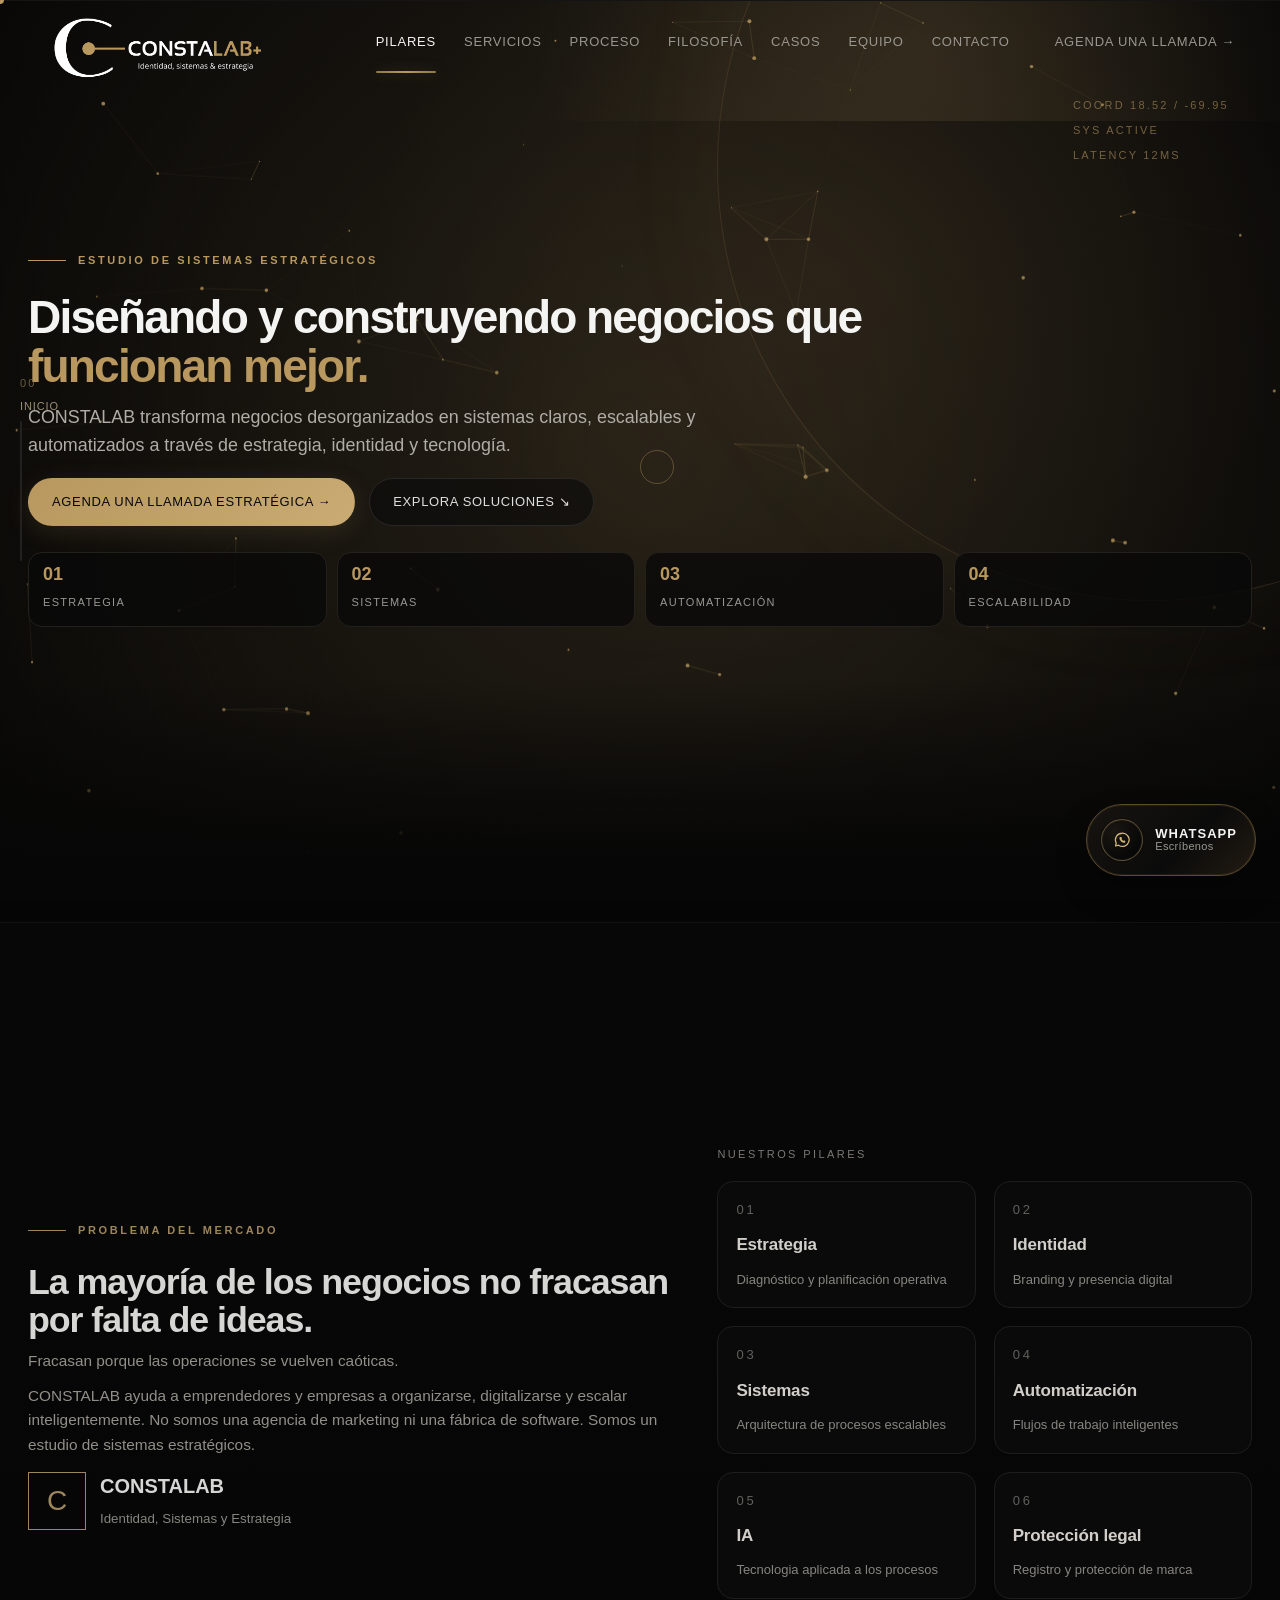
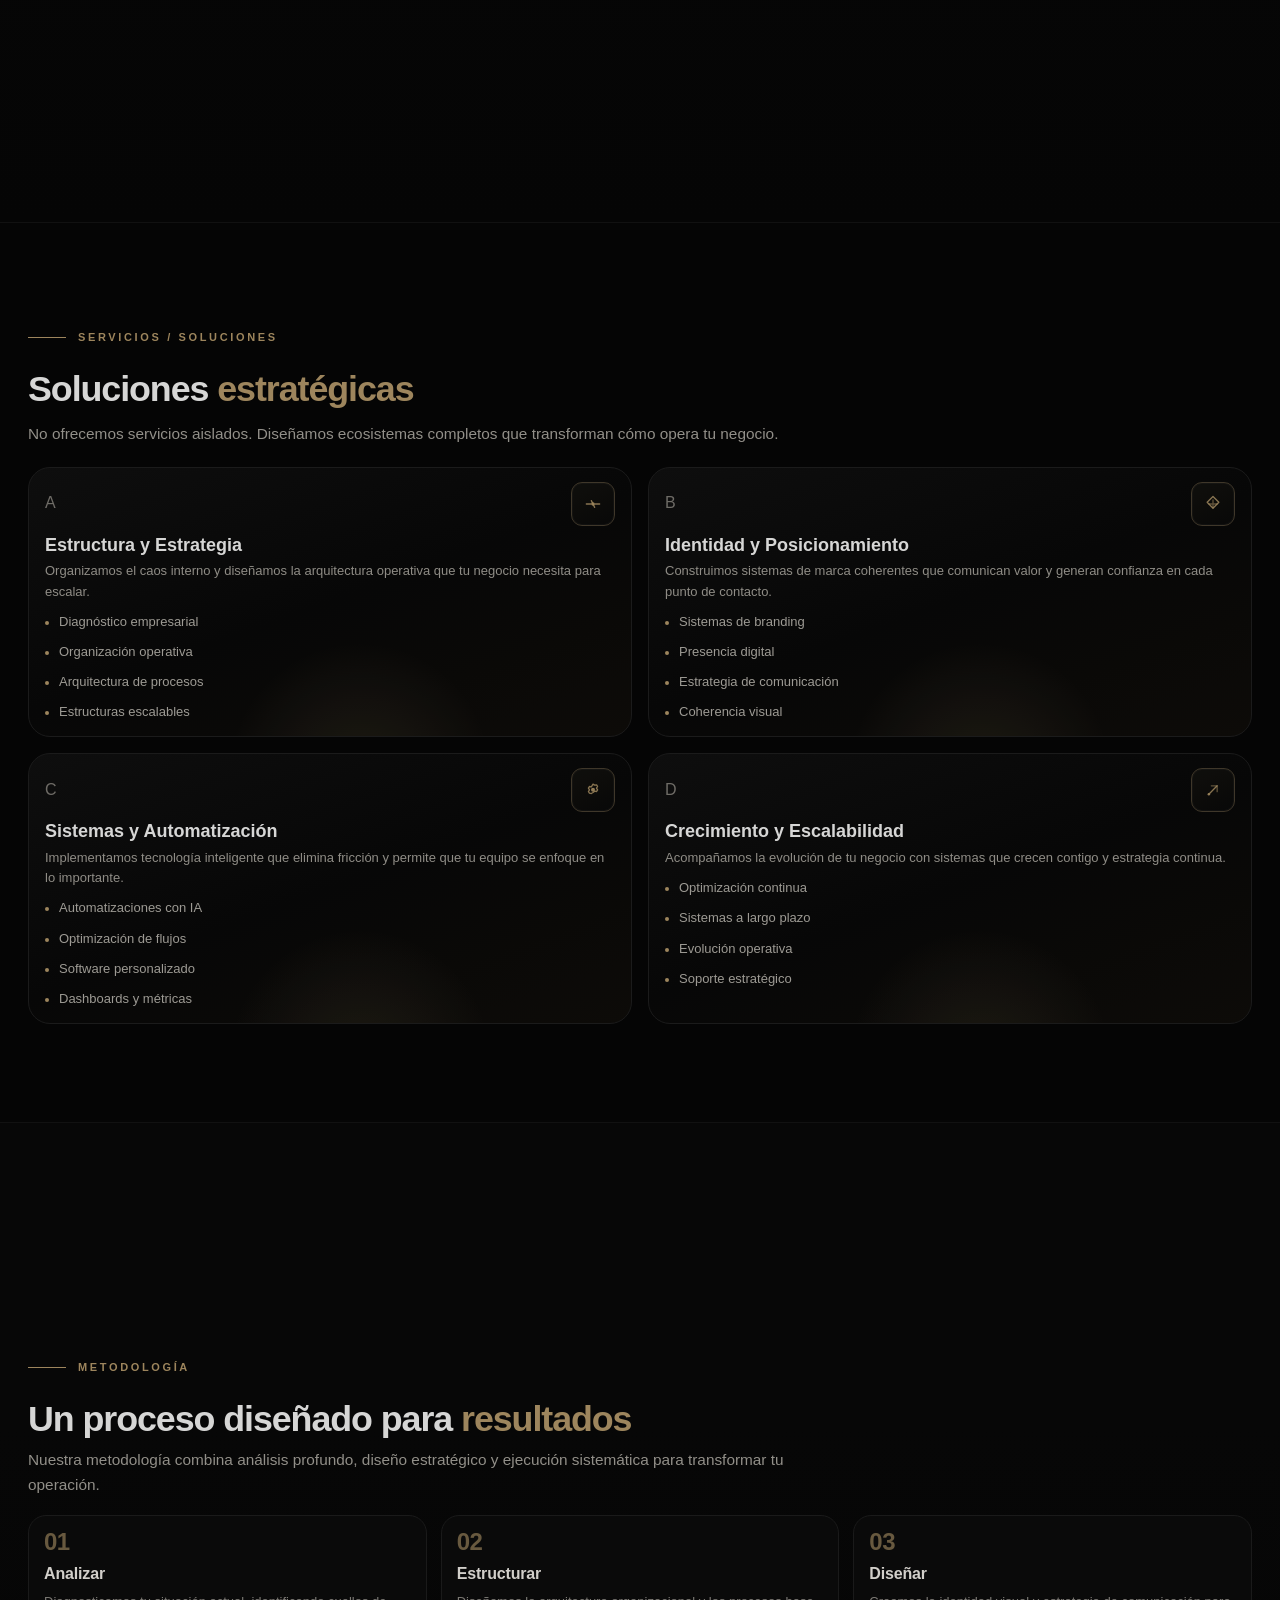
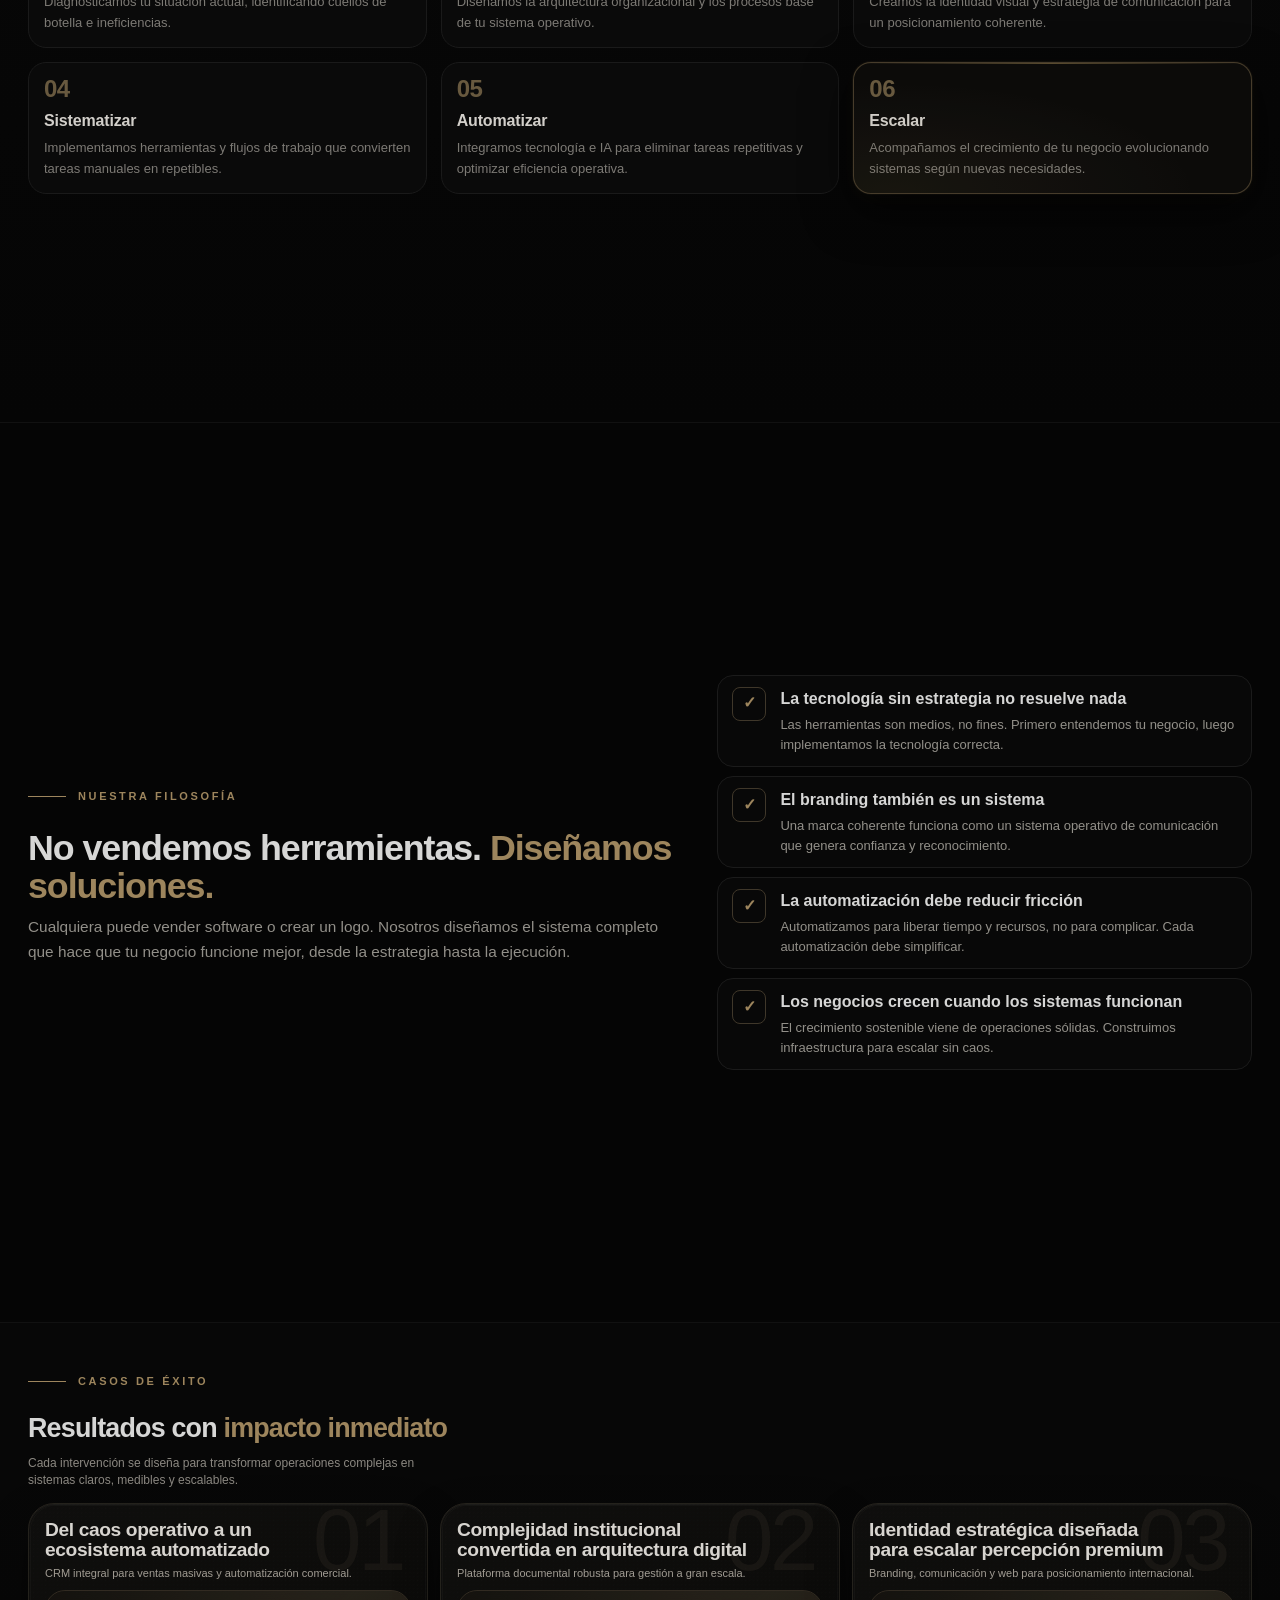
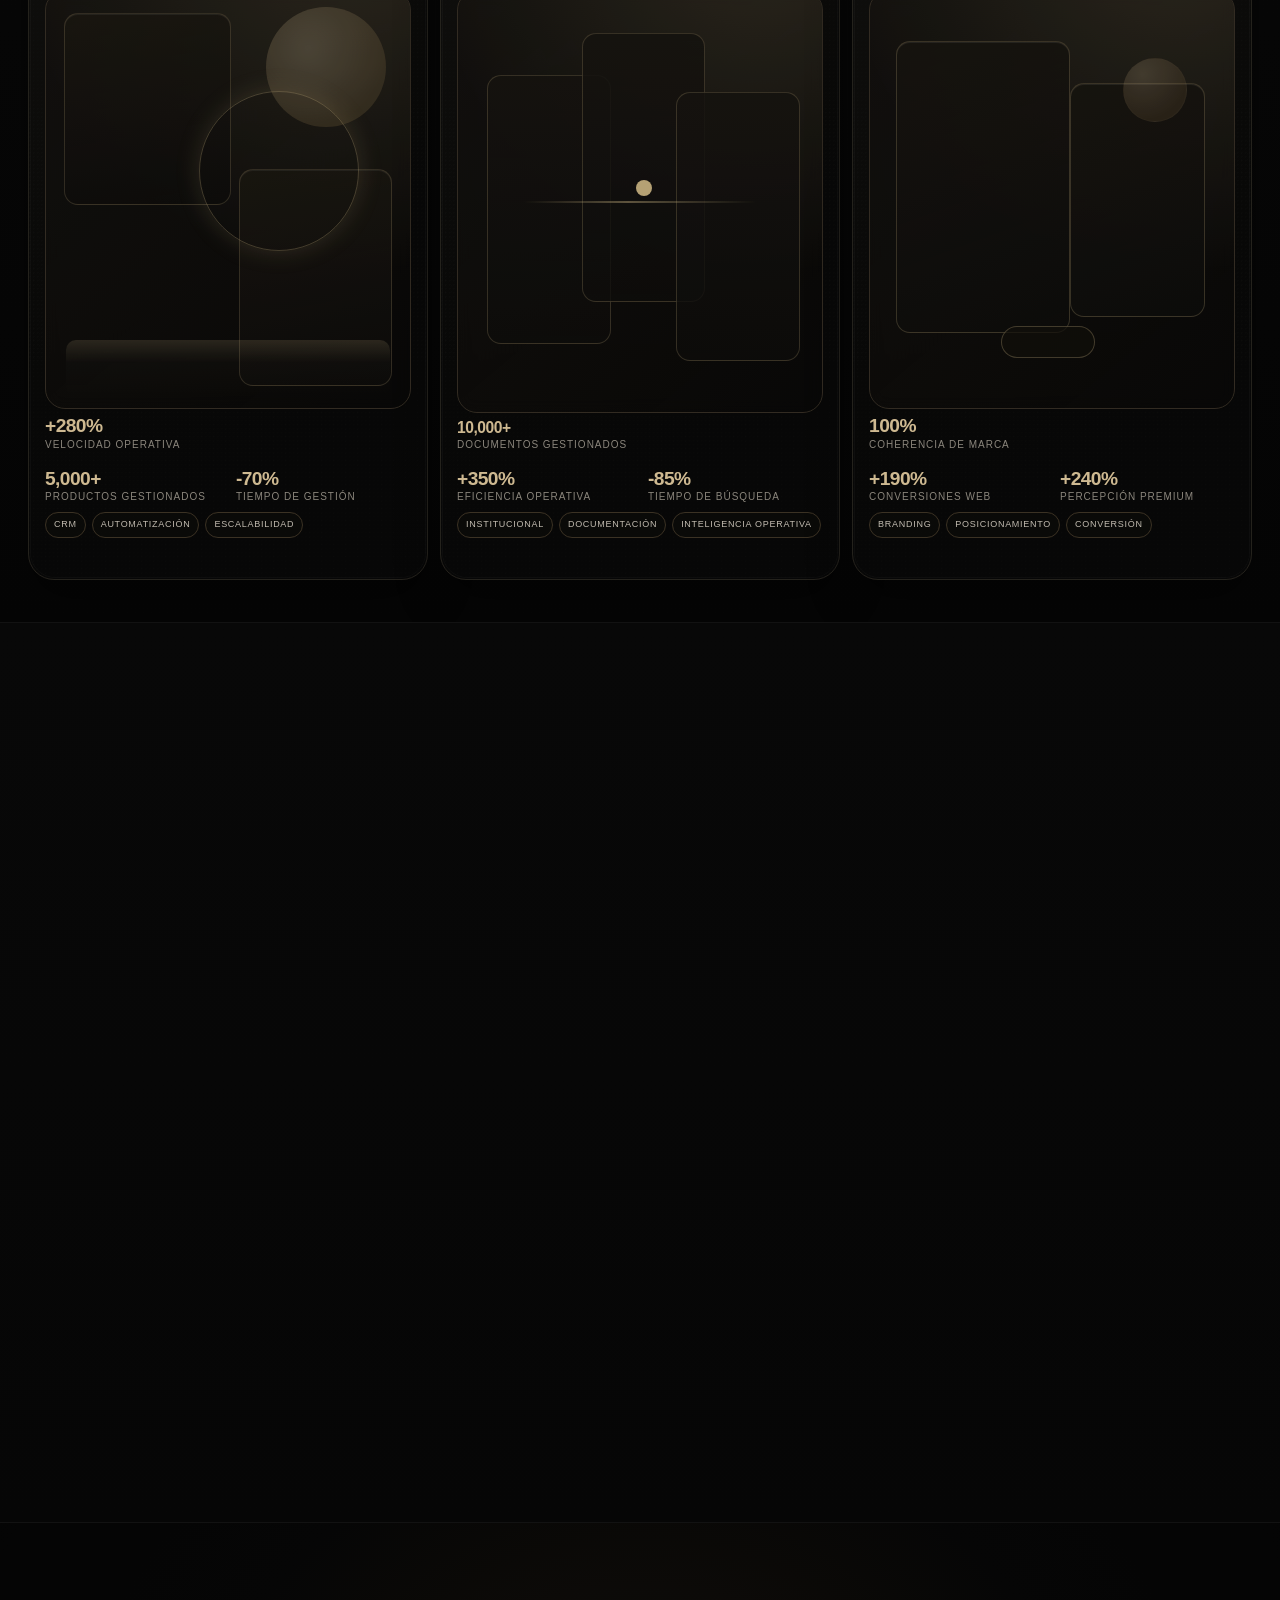
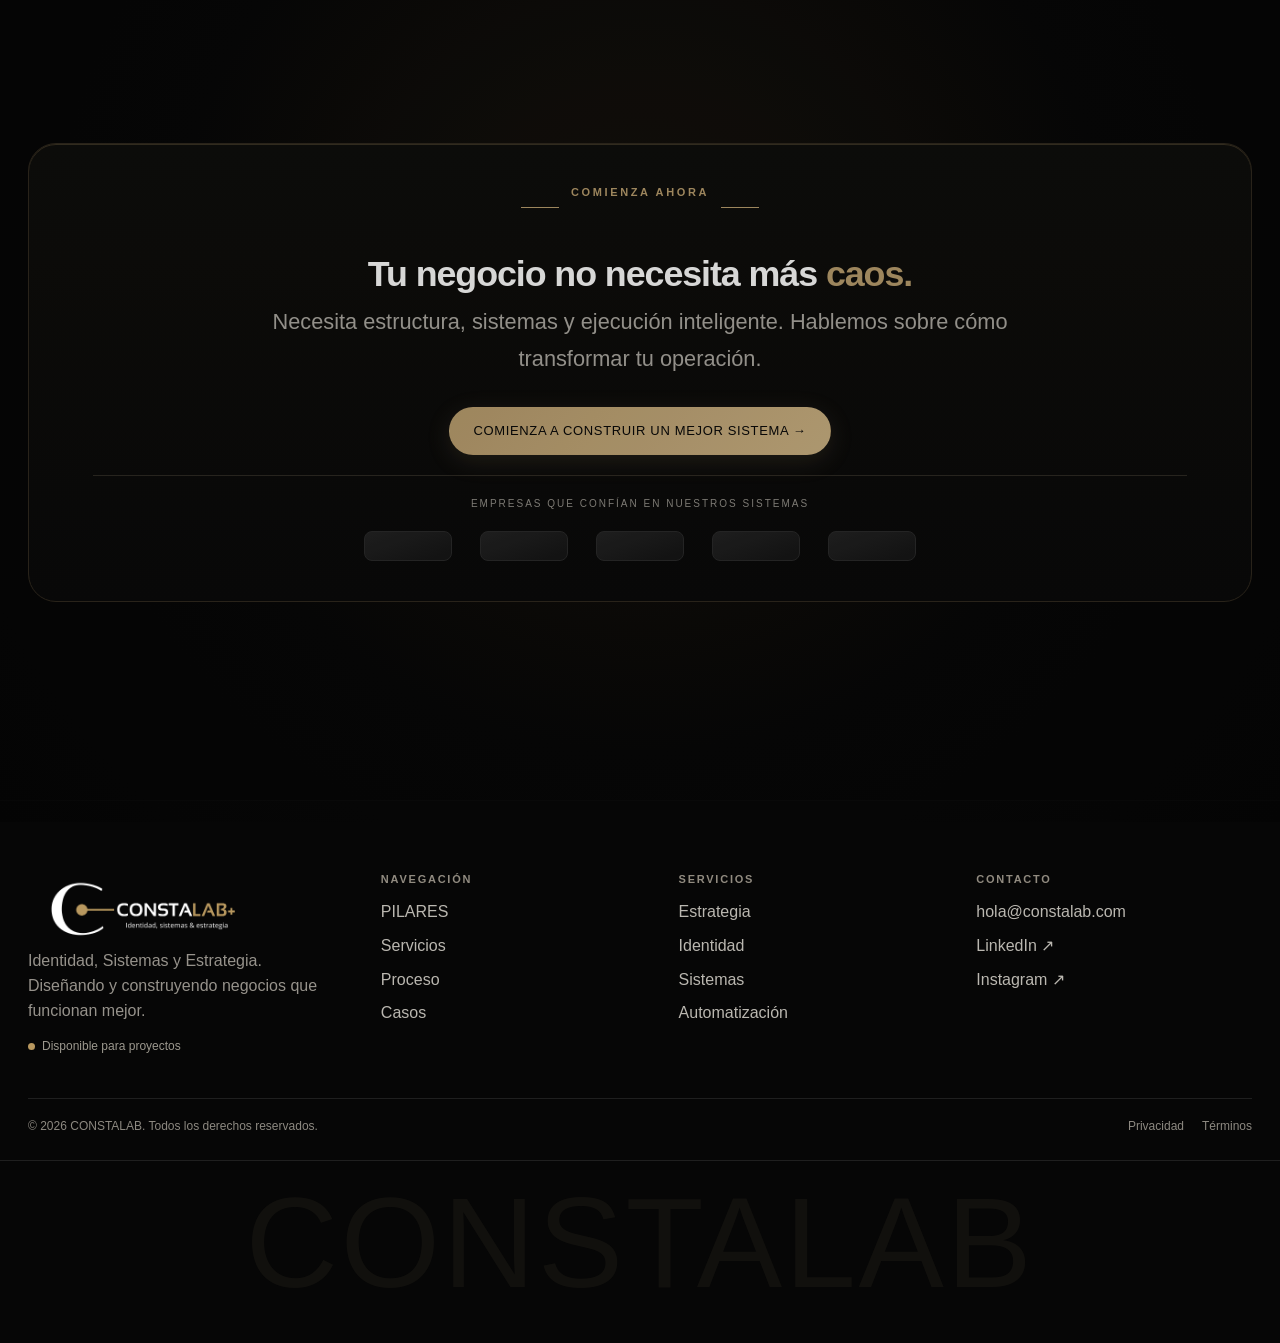
==== commit 909e5ff9: "Refine landing page spacing and roles" ====
--- a/landing.html
+++ b/landing.html
@@ -524,7 +524,7 @@
                 <div class="leader-photo" aria-label="Espacio para foto de Gimena Baroni"><span>GB</span></div>
                 <div>
                   <h3>Gimena Baroni</h3>
-                  <p class="leader-role">Co-Founder &amp; CEO</p>
+                  <p class="leader-role">CO-FOUNDER &amp; CEO</p>
                 </div>
               </div>
               <p class="leader-bio">
@@ -549,7 +549,7 @@
                 <div class="leader-photo" aria-label="Espacio para foto de Marcos Musella"><span>MM</span></div>
                 <div>
                   <h3>Marcos Musella</h3>
-                  <p class="leader-role">Co-Founder &amp; CTO</p>
+                  <p class="leader-role">CO-FOUNDER &amp; CEO</p>
                 </div>
               </div>
               <p class="leader-bio">
--- a/landing.css
+++ b/landing.css
@@ -44,6 +44,16 @@
   text-decoration: none;
 }
 
+::selection {
+  background: #c6a770;
+  color: #0a0a0a;
+}
+
+::-moz-selection {
+  background: #c6a770;
+  color: #0a0a0a;
+}
+
 h1,
 h2,
 h3,
@@ -1240,7 +1250,7 @@
   min-height: 480px;
   display: flex;
   flex-direction: column;
-  gap: clamp(18px, 2vw, 28px);
+  gap: clamp(22px, 2.2vw, 32px);
   cursor: pointer;
   isolation: isolate;
   transform-style: preserve-3d;
@@ -1332,7 +1342,7 @@
 .case-summary h3 {
   font-size: clamp(28px, 3.2vw, 54px);
   letter-spacing: -0.02em;
-  line-height: 1.03;
+  line-height: 1.1;
   color: #f6f2eb;
   margin-bottom: 8px;
   text-wrap: balance;
@@ -1345,6 +1355,7 @@
 .case-summary p {
   font-size: 15px;
   color: #b9b2a5;
+  line-height: 1.65;
 }
 
 .case-visual {
@@ -1538,7 +1549,7 @@
 .case-metrics {
   display: grid;
   grid-template-columns: repeat(2, minmax(0, 1fr));
-  gap: 14px;
+  gap: 18px 16px;
   position: relative;
   z-index: 2;
 }
@@ -1554,7 +1565,7 @@
 .case-metrics strong {
   display: block;
   font-size: clamp(22px, 3vw, 46px);
-  line-height: 0.86;
+  line-height: 0.96;
   letter-spacing: -0.03em;
   color: #f0d39b;
   overflow-wrap: break-word;
@@ -1563,9 +1574,10 @@
 
 .case-metrics span {
   display: block;
-  margin-top: 4px;
+  margin-top: 6px;
   color: #9f988b;
   font-size: 12px;
+  line-height: 1.5;
   text-transform: uppercase;
   letter-spacing: 0.1em;
 }
@@ -2547,21 +2559,27 @@
   }
 
   .pillar-card {
-    padding: 11px 13px 9px;
-    border-radius: 12px;
+    padding: 18px 18px 16px;
+    border-radius: 16px;
+    min-height: 124px;
   }
 
   .pillar-card strong {
+    font-size: 17px;
+    margin-bottom: 8px;
+  }
+
+  .pillar-card > span {
     font-size: 13px;
-    margin-bottom: 4px;
-  }
-
-  .pillar-card > span {
+  }
+
+  .pillar-num {
+    margin-bottom: 12px;
     font-size: 11px;
   }
 
-  .pillar-num {
-    margin-bottom: 8px;
+  .pillar-list {
+    gap: 18px;
   }
 
   /* ── Servicios ── */
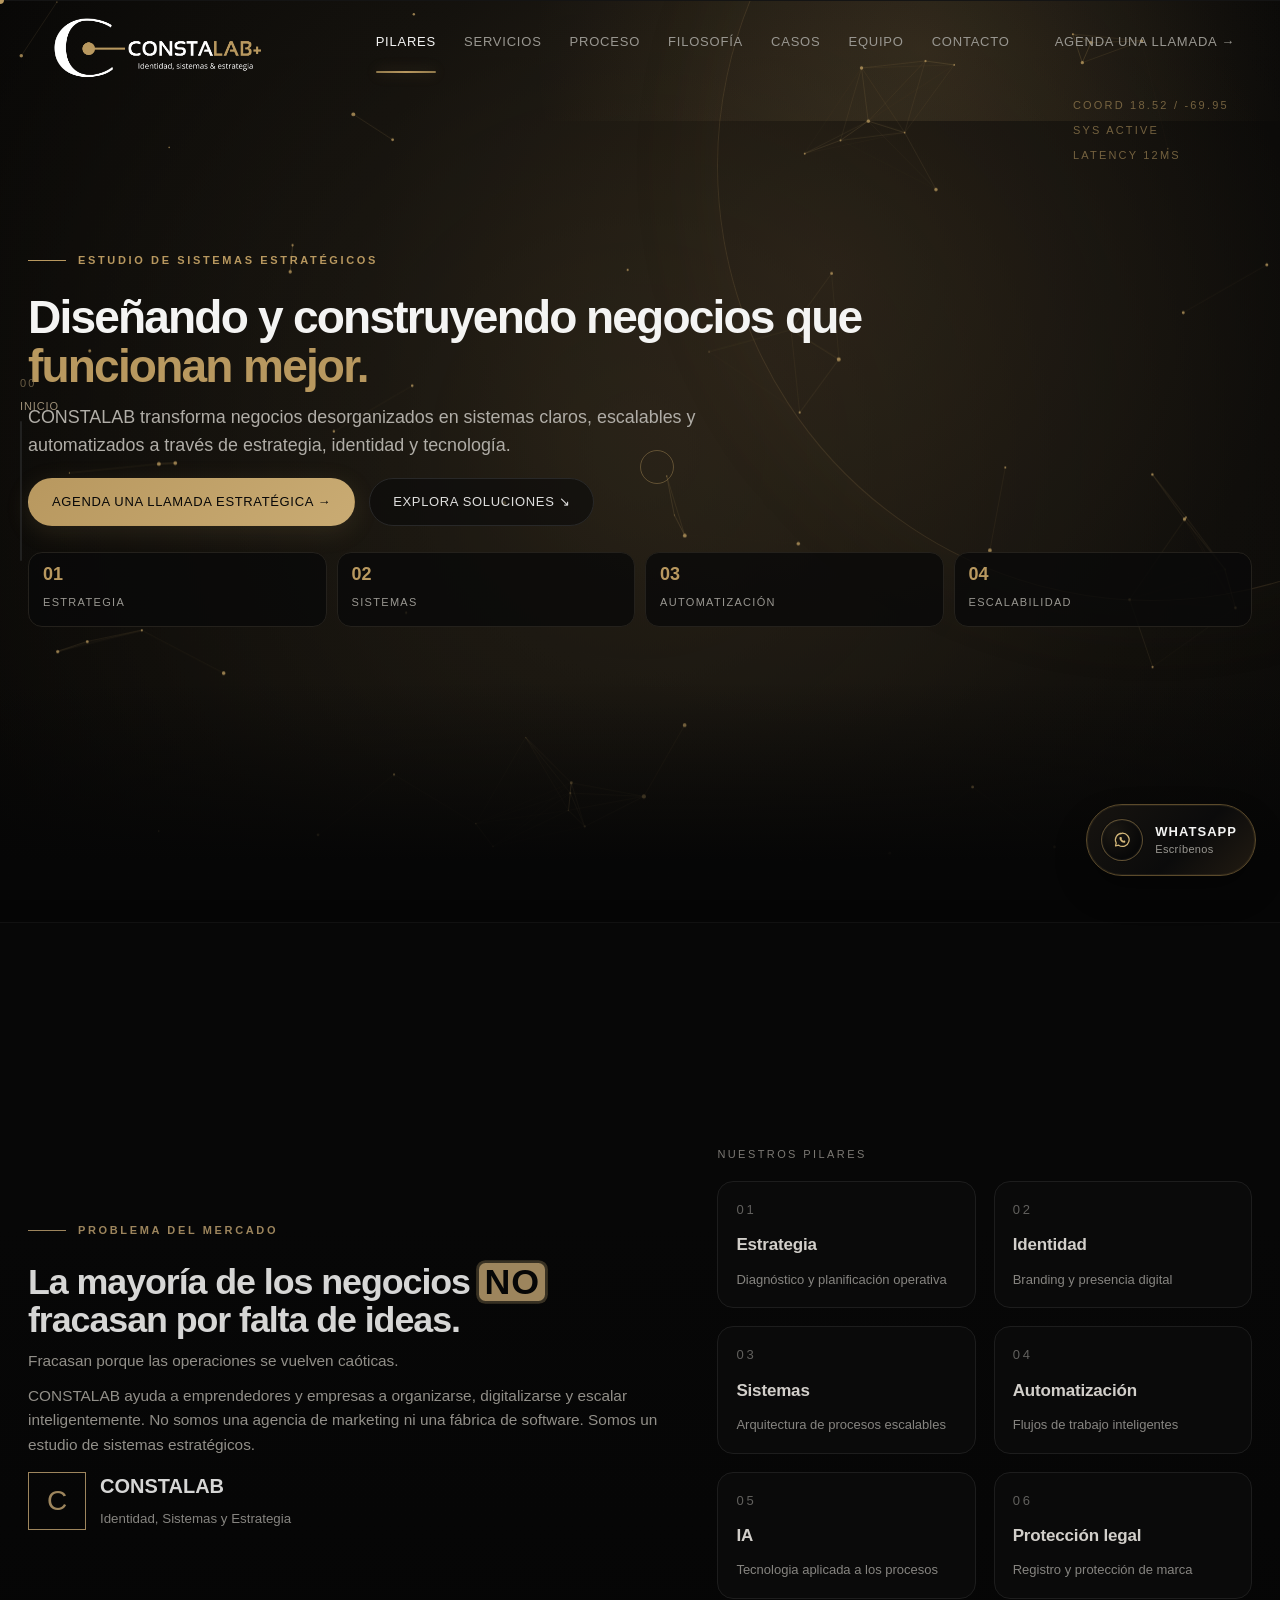
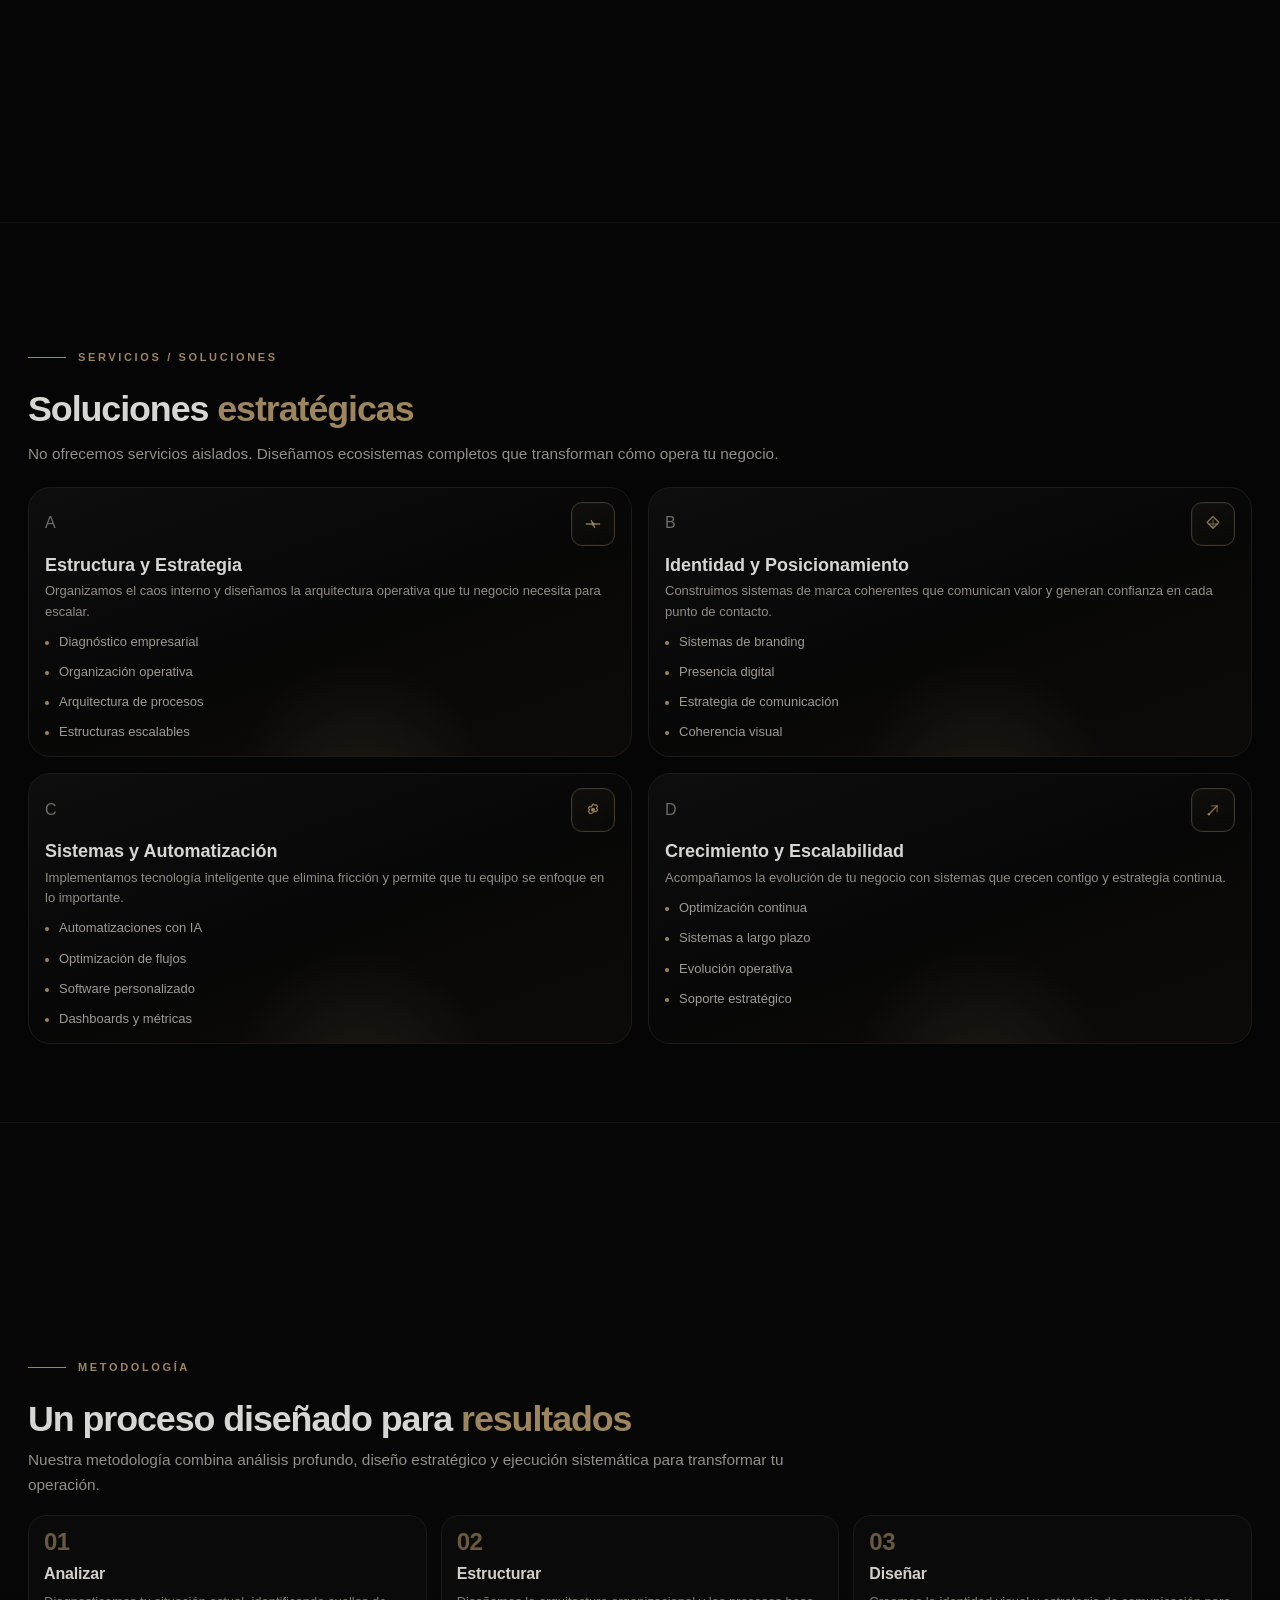
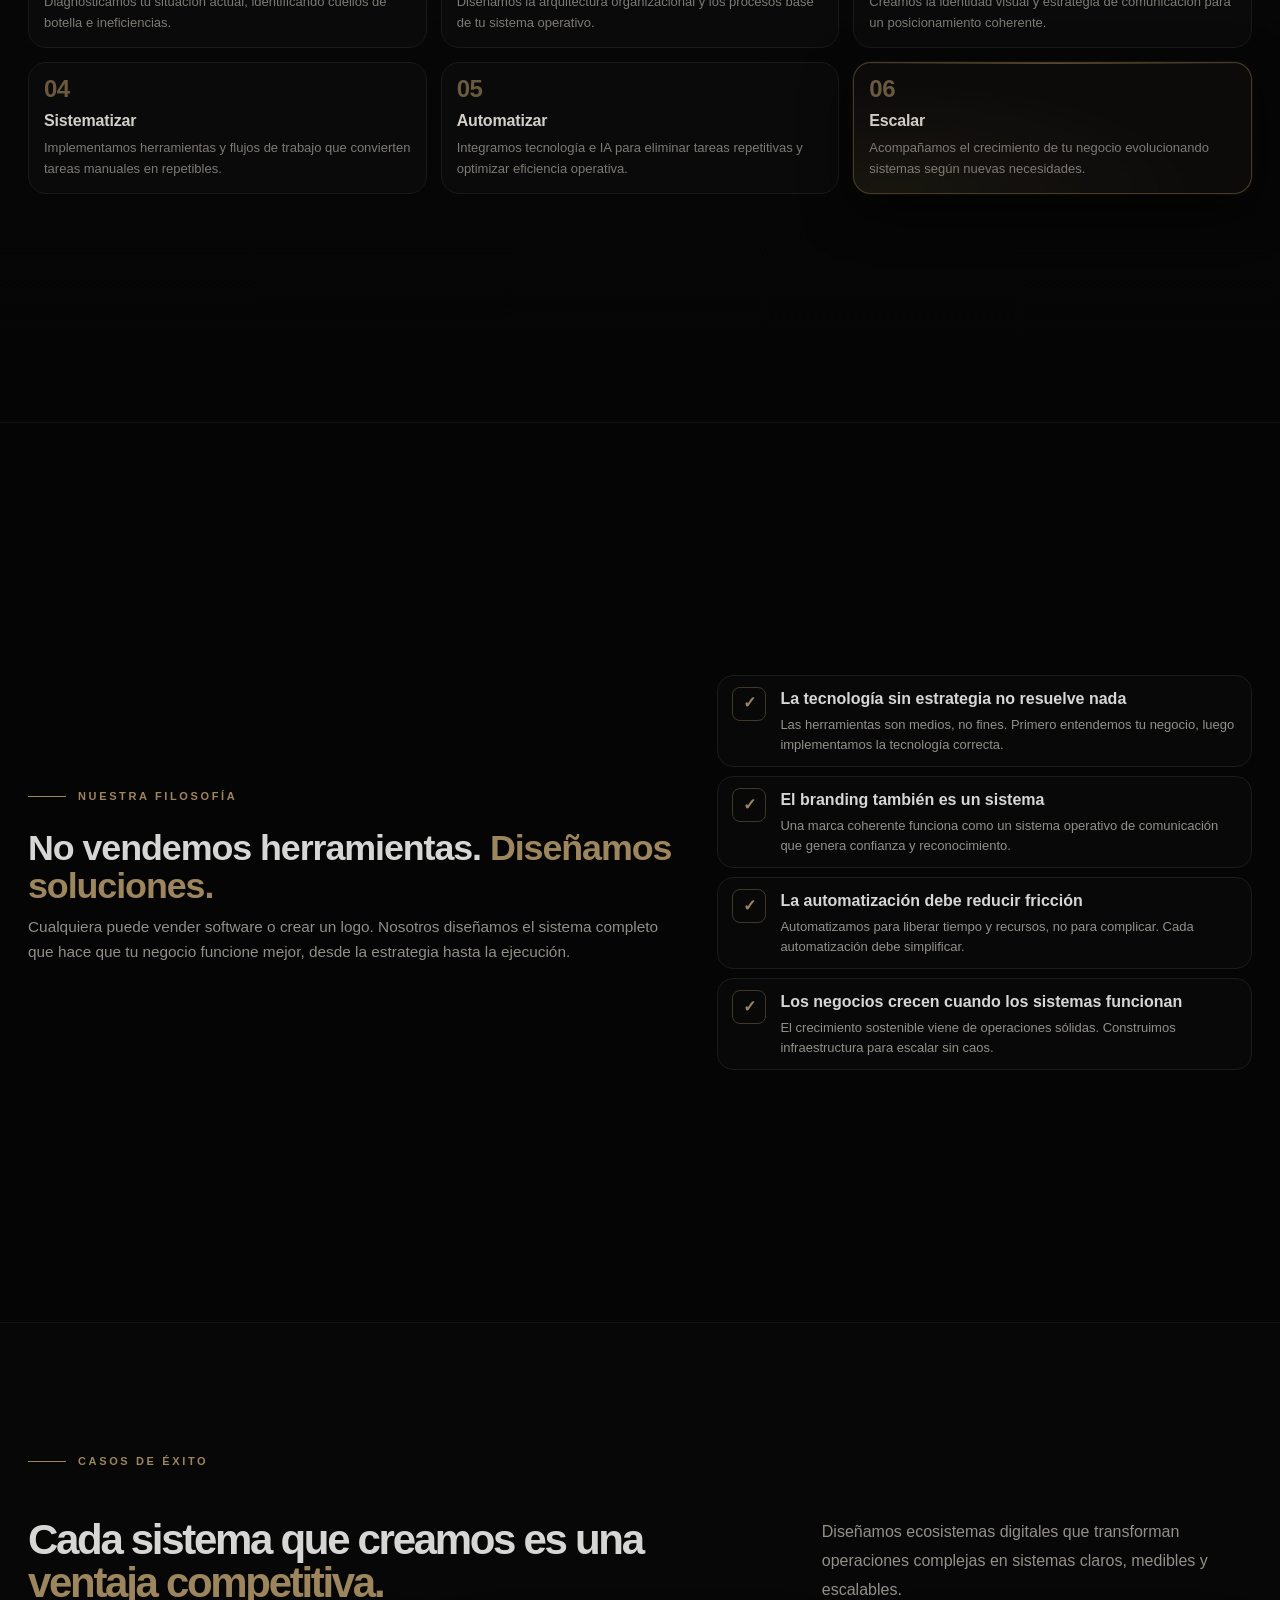
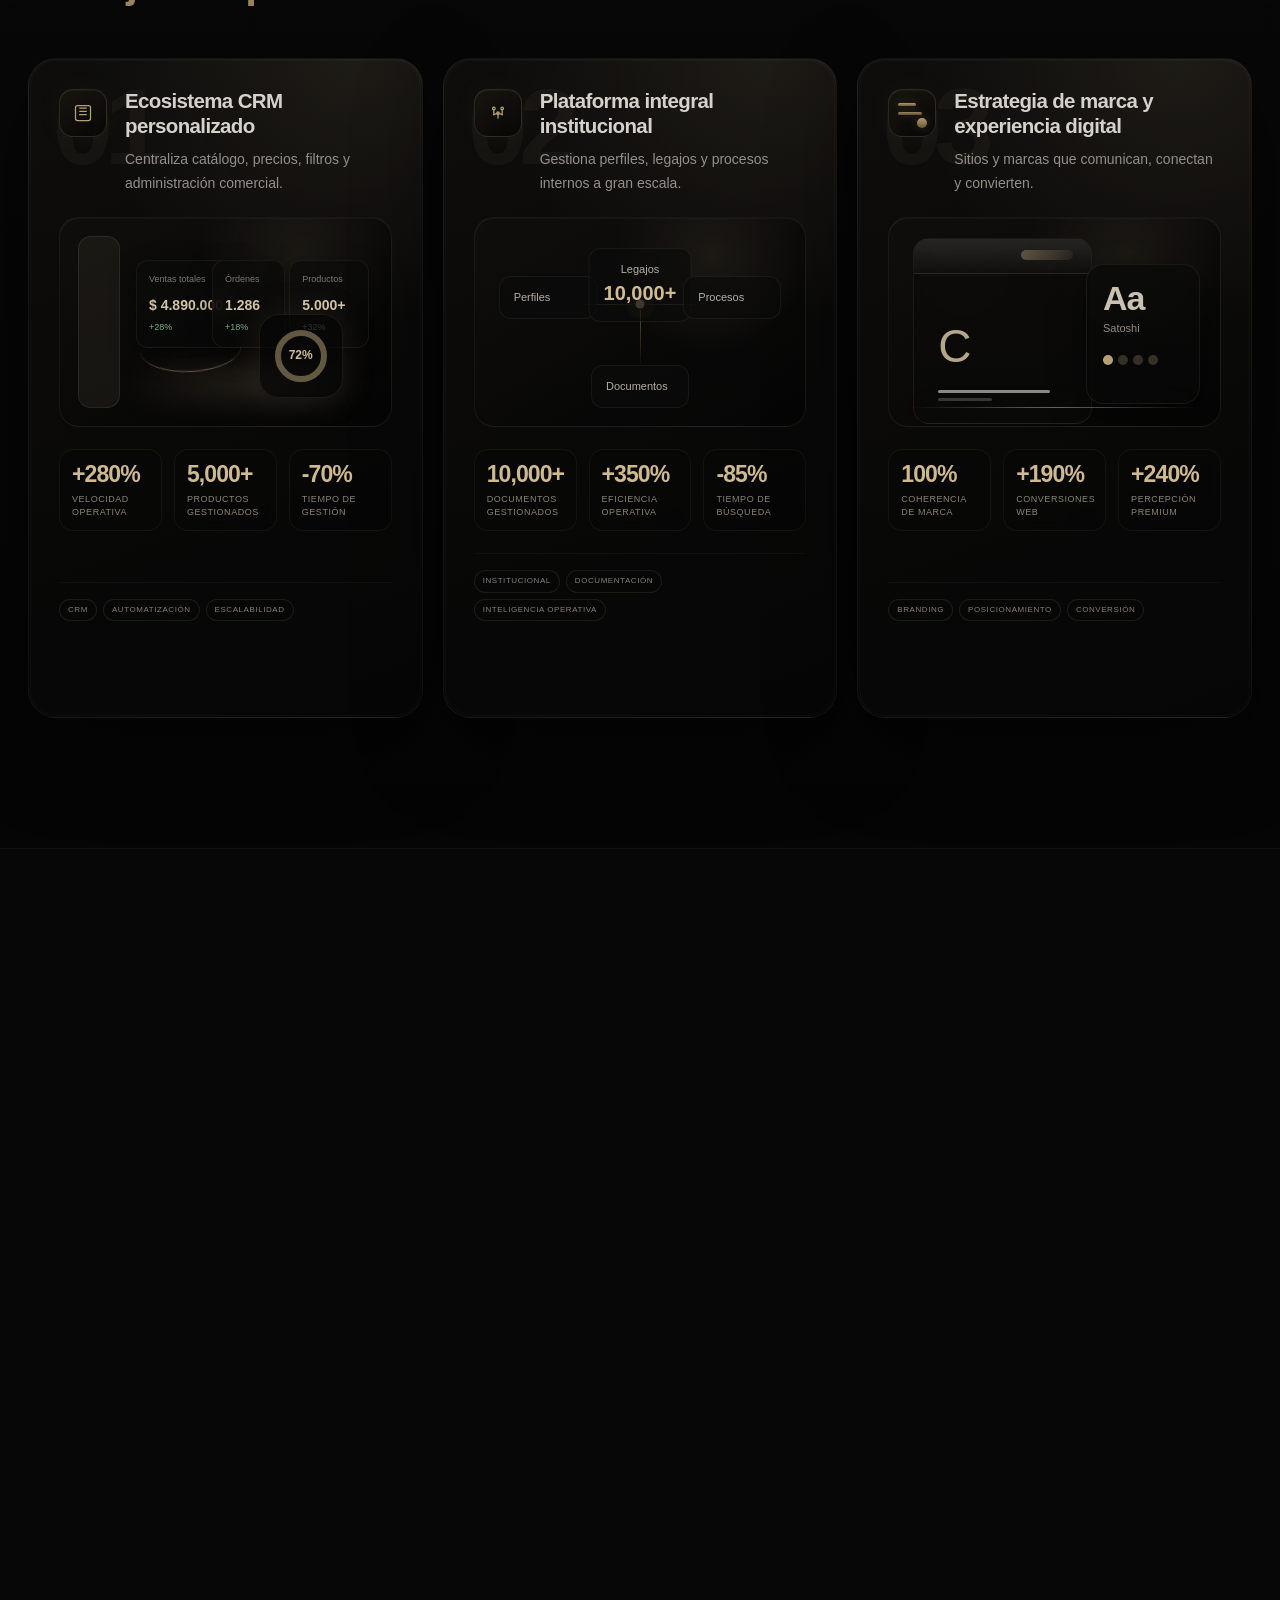
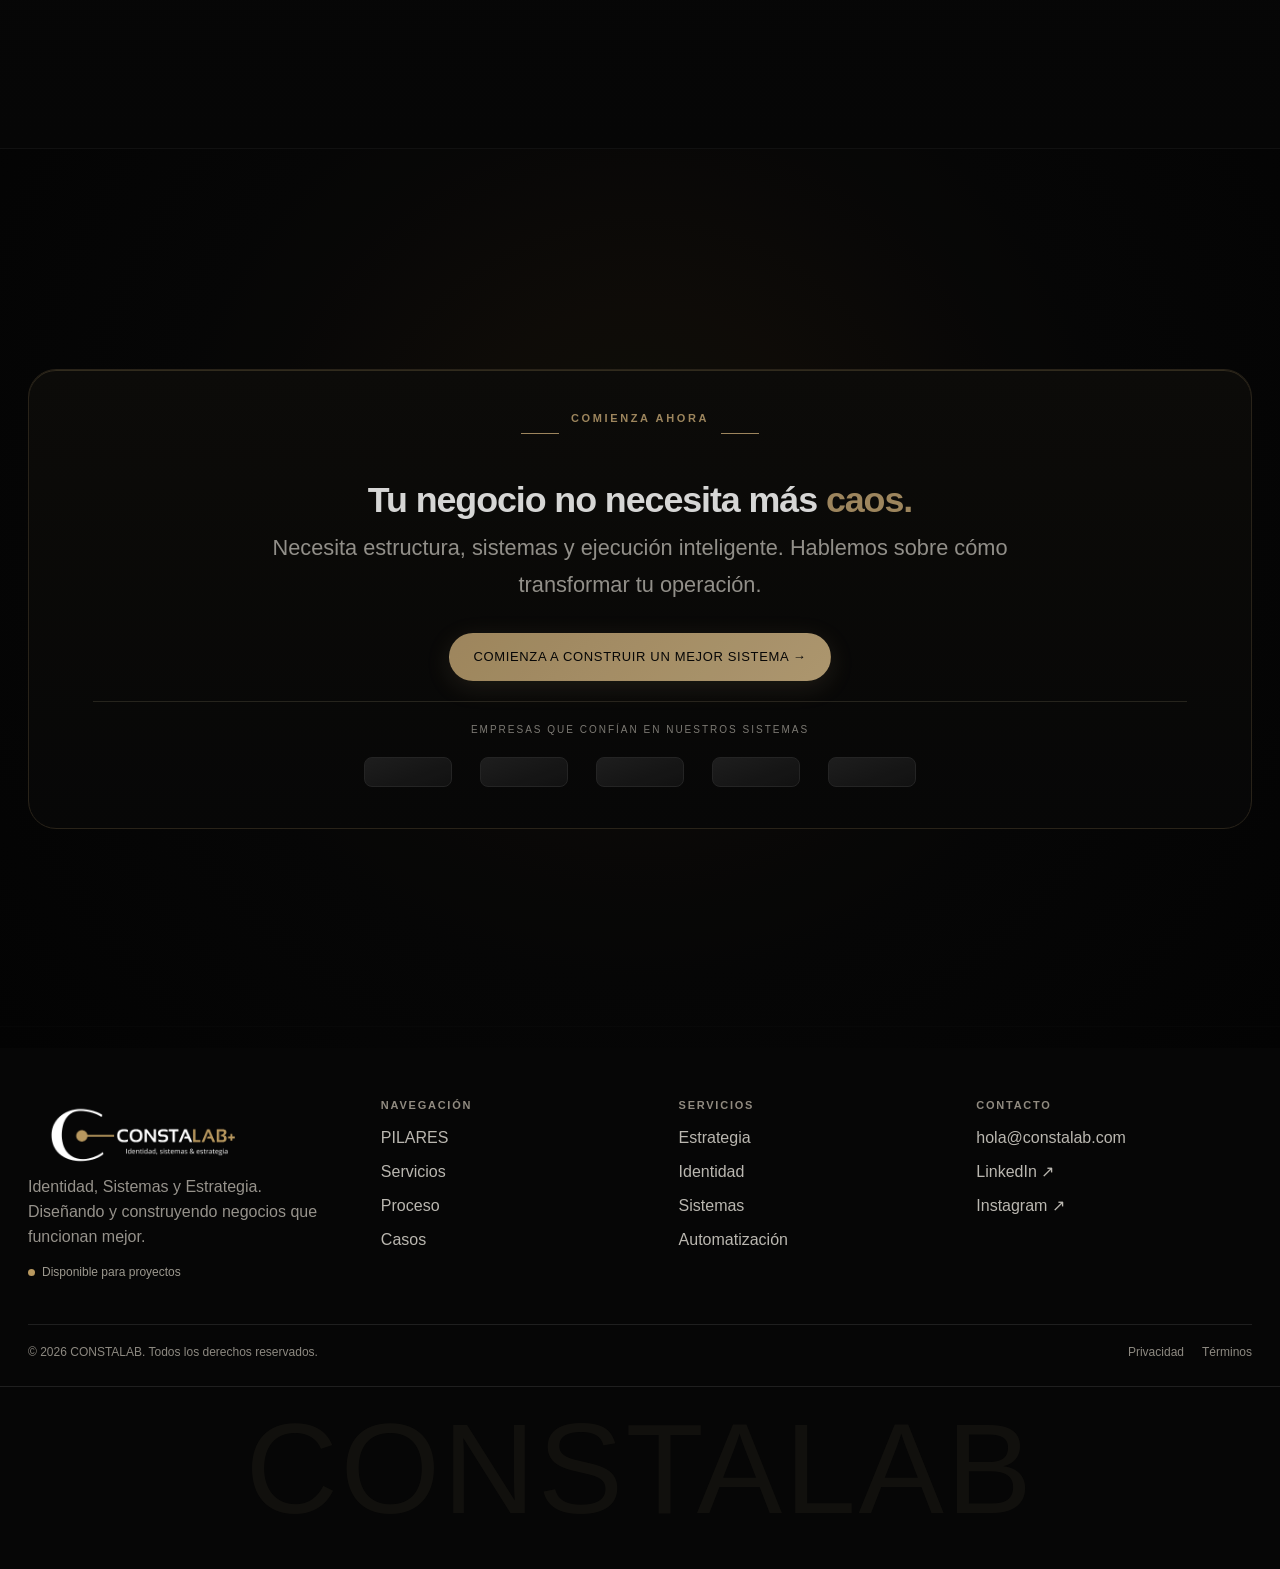
==== commit abd9116e: "feat: refine landing cases layout and visuals" ====
--- a/landing.html
+++ b/landing.html
@@ -137,7 +137,7 @@
               <span></span>
               <p>Problema del Mercado</p>
             </div>
-            <h2>La mayoría de los negocios no fracasan por falta de ideas.</h2>
+            <h2>La mayoría de los negocios <span class="market-no">NO</span> fracasan por falta de ideas.</h2>
             <p class="accent">Fracasan porque las operaciones se vuelven caóticas.</p>
             <p>
               CONSTALAB ayuda a emprendedores y empresas a organizarse, digitalizarse y escalar inteligentemente.
@@ -340,115 +340,175 @@
         </div>
       </section>
 
-      <section id="casos" class="section section-dark cases" data-chapter="05">
-        <div class="container cases-wrap">
-          <div class="section-head reveal case-head">
-            <div class="label"><span></span><p>Casos de Éxito</p></div>
-            <h2>Resultados con <em>impacto inmediato</em></h2>
-            <p>
-              Cada intervención se diseña para transformar operaciones complejas en sistemas claros,
-              medibles y escalables.
-            </p>
-          </div>
-
-          <div class="case-study-grid" aria-label="Casos de éxito destacados">
-            <article class="case-study-card case-study-card--crm reveal" data-case="crm" tabindex="0">
-              <div class="case-card-noise" aria-hidden="true"></div>
-              <p class="case-giant-num" aria-hidden="true">01</p>
-
-              <header class="case-summary">
-                <h3>Del caos operativo a un ecosistema automatizado</h3>
-                <p>CRM integral para ventas masivas y automatización comercial.</p>
-              </header>
-
-              <div class="case-visual case-visual-crm" aria-hidden="true">
-                <div class="visual-orb"></div>
-                <div class="visual-panel panel-a"></div>
-                <div class="visual-panel panel-b"></div>
-                <div class="visual-chart"></div>
-                <div class="visual-ring"></div>
-              </div>
-
-              <div class="case-metrics" aria-label="Métricas del proyecto CRM">
-                <div><strong>+280%</strong><span>Velocidad operativa</span></div>
-                <div><strong>5,000+</strong><span>Productos gestionados</span></div>
-                <div><strong>-70%</strong><span>Tiempo de gestión</span></div>
-              </div>
-
-              <div class="case-mini-tags" aria-label="Categorías del proyecto CRM">
-                <span>CRM</span>
-                <span>Automatización</span>
-                <span>Escalabilidad</span>
-              </div>
-
-              <p class="case-card-cta">Ver Caso de Éxito →</p>
-            </article>
-
-            <article class="case-study-card case-study-card--institution reveal delay-1" data-case="institutional" tabindex="0">
-              <div class="case-card-noise" aria-hidden="true"></div>
-              <p class="case-giant-num" aria-hidden="true">02</p>
-
-              <header class="case-summary">
-                <h3>Complejidad institucional convertida en arquitectura digital</h3>
-                <p>Plataforma documental robusta para gestión a gran escala.</p>
-              </header>
-
-              <div class="case-visual case-visual-institution" aria-hidden="true">
-                <div class="visual-doc doc-a"></div>
-                <div class="visual-doc doc-b"></div>
-                <div class="visual-doc doc-c"></div>
-                <div class="visual-connector"></div>
-                <div class="visual-pulse"></div>
-              </div>
-
-              <div class="case-metrics" aria-label="Métricas del proyecto institucional">
-                <div><strong>10,000+</strong><span>Documentos gestionados</span></div>
-                <div><strong>+350%</strong><span>Eficiencia operativa</span></div>
-                <div><strong>-85%</strong><span>Tiempo de búsqueda</span></div>
-              </div>
-
-              <div class="case-mini-tags" aria-label="Categorías del proyecto institucional">
-                <span>Institucional</span>
-                <span>Documentación</span>
-                <span>Inteligencia operativa</span>
-              </div>
-
-              <p class="case-card-cta">Ver Caso de Éxito →</p>
-            </article>
-
-            <article class="case-study-card case-study-card--branding reveal delay-2" data-case="branding" tabindex="0">
-              <div class="case-card-noise" aria-hidden="true"></div>
-              <p class="case-giant-num" aria-hidden="true">03</p>
-
-              <header class="case-summary">
-                <h3>Identidad estratégica diseñada para escalar percepción premium</h3>
-                <p>Branding, comunicación y web para posicionamiento internacional.</p>
-              </header>
-
-              <div class="case-visual case-visual-branding" aria-hidden="true">
-                <div class="visual-mockup mock-a"></div>
-                <div class="visual-mockup mock-b"></div>
-                <div class="visual-chip"></div>
-                <div class="visual-badge"></div>
-              </div>
-
-              <div class="case-metrics" aria-label="Métricas del proyecto branding">
-                <div><strong>100%</strong><span>Coherencia de marca</span></div>
-                <div><strong>+190%</strong><span>Conversiones web</span></div>
-                <div><strong>+240%</strong><span>Percepción premium</span></div>
-              </div>
-
-              <div class="case-mini-tags" aria-label="Categorías del proyecto branding">
-                <span>Branding</span>
-                <span>Posicionamiento</span>
-                <span>Conversión</span>
-              </div>
-
-              <p class="case-card-cta">Ver Caso de Éxito →</p>
-            </article>
-          </div>
-        </div>
-      </section>
+  <section id="casos" class="section section-dark cases cases-minimal" data-chapter="05">
+  <div class="container cases-minimal-wrap">
+    <div class="cases-minimal-head reveal">
+      <div class="label"><span></span><p>Casos de Éxito</p></div>
+
+      <div class="cases-head-grid">
+        <h2>Cada sistema que creamos es una <em>ventaja competitiva.</em></h2>
+        <p>
+          Diseñamos ecosistemas digitales que transforman operaciones complejas
+          en sistemas claros, medibles y escalables.
+        </p>
+      </div>
+    </div>
+
+    <div class="case-study-grid cases-minimal-grid" aria-label="Casos de éxito destacados">
+
+      <article class="case-study-card case-minimal-card reveal" data-case="crm" tabindex="0">
+        <span class="case-minimal-number">01</span>
+
+        <div class="case-minimal-top">
+          <div class="case-minimal-icon">
+            <svg viewBox="0 0 24 24" role="presentation" aria-hidden="true" focusable="false">
+              <g fill="none" stroke="currentColor" stroke-width="1.5" stroke-linecap="round" stroke-linejoin="round">
+                <path d="M8 6h8M8 10h8M8 14h8"/>
+                <rect x="3" y="3" width="18" height="18" rx="2.5"/>
+              </g>
+            </svg>
+          </div>
+
+          <div>
+            <h3>Ecosistema CRM personalizado</h3>
+            <p>Centraliza catálogo, precios, filtros y administración comercial.</p>
+          </div>
+        </div>
+
+        <div class="case-mini-dashboard case-mini-dashboard--crm" aria-hidden="true">
+          <div class="dash-sidebar"></div>
+          <div class="dash-card dash-card-a">
+            <small>Ventas totales</small>
+            <strong>$ 4.890.000</strong>
+            <span>+28%</span>
+          </div>
+          <div class="dash-card dash-card-b">
+            <small>Órdenes</small>
+            <strong>1.286</strong>
+            <span>+18%</span>
+          </div>
+          <div class="dash-card dash-card-c">
+            <small>Productos</small>
+            <strong>5.000+</strong>
+            <span>+32%</span>
+          </div>
+          <div class="dash-line"></div>
+          <div class="dash-widget">
+            <strong>72%</strong>
+          </div>
+        </div>
+
+        <div class="case-minimal-metrics">
+          <div><strong>+280%</strong><span>Velocidad operativa</span></div>
+          <div><strong>5,000+</strong><span>Productos gestionados</span></div>
+          <div><strong>-70%</strong><span>Tiempo de gestión</span></div>
+        </div>
+
+        <div class="case-mini-tags">
+          <span>CRM</span>
+          <span>Automatización</span>
+          <span>Escalabilidad</span>
+        </div>
+
+        <span class="case-minimal-arrow">↗</span>
+      </article>
+
+      <article class="case-study-card case-minimal-card reveal delay-1" data-case="institutional" tabindex="0">
+        <span class="case-minimal-number">02</span>
+
+        <div class="case-minimal-top">
+          <div class="case-minimal-icon">
+            <svg viewBox="0 0 24 24" role="presentation" aria-hidden="true" focusable="false">
+              <g fill="none" stroke="currentColor" stroke-width="1.5" stroke-linecap="round" stroke-linejoin="round">
+                <circle cx="7" cy="6.5" r="1.5"/>
+                <circle cx="17" cy="6.5" r="1.5"/>
+                <circle cx="12" cy="12" r="1.5"/>
+                <path d="M7 8v6M17 8v6M12 13.5v4.5"/>
+                <path d="M7 14l5-2 5 2"/>
+              </g>
+            </svg>
+          </div>
+
+          <div>
+            <h3>Plataforma integral institucional</h3>
+            <p>Gestiona perfiles, legajos y procesos internos a gran escala.</p>
+          </div>
+        </div>
+
+        <div class="case-mini-dashboard case-mini-dashboard--flow" aria-hidden="true">
+          <div class="flow-node node-a">Perfiles</div>
+          <div class="flow-node node-b">Legajos<br><strong>10,000+</strong></div>
+          <div class="flow-node node-c">Procesos</div>
+          <div class="flow-node node-d">Documentos</div>
+          <div class="flow-line line-a"></div>
+          <div class="flow-line line-b"></div>
+          <div class="flow-line line-c"></div>
+          <div class="flow-pulse"></div>
+        </div>
+
+        <div class="case-minimal-metrics">
+          <div><strong>10,000+</strong><span>Documentos gestionados</span></div>
+          <div><strong>+350%</strong><span>Eficiencia operativa</span></div>
+          <div><strong>-85%</strong><span>Tiempo de búsqueda</span></div>
+        </div>
+
+        <div class="case-mini-tags">
+          <span>Institucional</span>
+          <span>Documentación</span>
+          <span>Inteligencia operativa</span>
+        </div>
+
+        <span class="case-minimal-arrow">↗</span>
+      </article>
+
+      <article class="case-study-card case-minimal-card reveal delay-2" data-case="branding" tabindex="0">
+        <span class="case-minimal-number">03</span>
+
+        <div class="case-minimal-top">
+          <div class="case-minimal-icon">
+            <span></span><span></span><span></span>
+          </div>
+
+          <div>
+            <h3>Estrategia de marca y experiencia digital</h3>
+            <p>Sitios y marcas que comunican, conectan y convierten.</p>
+          </div>
+        </div>
+
+        <div class="case-mini-dashboard case-mini-dashboard--brand" aria-hidden="true">
+          <div class="brand-screen">
+            <div class="brand-mark">C</div>
+            <div class="brand-line"></div>
+            <div class="brand-line small"></div>
+          </div>
+          <div class="brand-panel">
+            <strong>Aa</strong>
+            <span>Satoshi</span>
+            <div class="brand-dots">
+              <i></i><i></i><i></i><i></i>
+            </div>
+          </div>
+          <div class="brand-glow"></div>
+        </div>
+
+        <div class="case-minimal-metrics">
+          <div><strong>100%</strong><span>Coherencia de marca</span></div>
+          <div><strong>+190%</strong><span>Conversiones web</span></div>
+          <div><strong>+240%</strong><span>Percepción premium</span></div>
+        </div>
+
+        <div class="case-mini-tags">
+          <span>Branding</span>
+          <span>Posicionamiento</span>
+          <span>Conversión</span>
+        </div>
+
+        <span class="case-minimal-arrow">↗</span>
+      </article>
+
+    </div>
+  </div>
+</section>
 
       <div class="case-modal" id="case-modal" aria-hidden="true" role="dialog" aria-modal="true" aria-labelledby="case-modal-title">
         <div class="case-modal-backdrop" data-case-close></div>
--- a/landing.css
+++ b/landing.css
@@ -442,6 +442,7 @@
   font-size: 11px;
   color: var(--muted);
   letter-spacing: 0.03em;
+  padding-top: 5px;
 }
 
 .label {
@@ -684,6 +685,17 @@
   line-height: 1.06;
   letter-spacing: -0.03em;
   margin-bottom: 22px;
+}
+
+.market-no {
+  display: inline-block;
+  padding: 0 0.16em;
+  border-radius: 0.18em;
+  background: var(--gold);
+  color: #090909;
+  font-weight: 900;
+  letter-spacing: 0.02em;
+  box-shadow: 0 0 0 0.08em #b8985f55;
 }
 
 .market .left > p,
@@ -1246,11 +1258,11 @@
   background: linear-gradient(155deg, #12110f 0%, #0a0a09 55%, #080808 100%);
   box-shadow: inset 0 1px 0 #ffffff10, 0 20px 46px #00000055;
   overflow: clip;
-  padding: clamp(28px, 3.2vw, 48px);
-  min-height: 480px;
+  padding: clamp(24px, 2.8vw, 40px);
+  min-height: 420px;
   display: flex;
   flex-direction: column;
-  gap: clamp(22px, 2.2vw, 32px);
+  gap: clamp(20px, 2.5vw, 32px);
   cursor: pointer;
   isolation: isolate;
   transform-style: preserve-3d;
@@ -1306,7 +1318,7 @@
 /* Horizontal two-column layout for branding card on desktop */
 .case-study-card--branding {
   grid-column: span 12;
-  min-height: 480px;
+  min-height: 420px;
 }
 
 .case-card-noise {
@@ -1340,22 +1352,31 @@
 }
 
 .case-summary h3 {
-  font-size: clamp(28px, 3.2vw, 54px);
+  font-size: clamp(24px, 2.4vw, 36px);
   letter-spacing: -0.02em;
-  line-height: 1.1;
+  line-height: 1.2;
   color: #f6f2eb;
-  margin-bottom: 8px;
+  margin-bottom: 12px;
   text-wrap: balance;
 }
 
 .case-study-card--institution .case-summary h3 {
-  font-size: clamp(26px, 2.6vw, 42px);
+  font-size: clamp(22px, 2.2vw, 32px);
 }
 
 .case-summary p {
   font-size: 15px;
   color: #b9b2a5;
   line-height: 1.65;
+}
+
+.case-description {
+  margin: auto 0 0 0;
+  font-size: 13px;
+  color: #9f988b;
+  line-height: 1.6;
+  position: relative;
+  z-index: 2;
 }
 
 .case-visual {
@@ -1549,7 +1570,7 @@
 .case-metrics {
   display: grid;
   grid-template-columns: repeat(2, minmax(0, 1fr));
-  gap: 18px 16px;
+  gap: 28px 24px;
   position: relative;
   z-index: 2;
 }
@@ -1844,63 +1865,65 @@
 .leadership-grid {
   display: grid;
   grid-template-columns: repeat(2, minmax(0, 1fr));
-  gap: 16px;
+  gap: 28px;
 }
 
 .leader-card {
   border: 1px solid #27231b;
-  border-radius: 20px;
-  padding: 20px;
+  border-radius: 24px;
+  padding: clamp(28px, 3vw, 48px);
   background: linear-gradient(180deg, #0f0e0c, #0a0a09);
 }
 
 .leader-top {
   display: flex;
   align-items: center;
-  gap: 14px;
-  margin-bottom: 14px;
+  gap: 20px;
+  margin-bottom: 20px;
 }
 
 .leader-photo {
-  width: 74px;
-  height: 74px;
-  border-radius: 14px;
+  width: 110px;
+  height: 110px;
+  border-radius: 18px;
   border: 1px solid #5e4c2f;
   background: linear-gradient(160deg, #17130c, #0b0a08);
   box-shadow: inset 0 0 0 1px #ffffff0a;
   display: grid;
   place-items: center;
   color: #cfb17c;
-  font-size: 16px;
+  font-size: 22px;
   letter-spacing: 0.08em;
   text-transform: uppercase;
   flex: 0 0 auto;
 }
 
 .leader-top h3 {
-  font-size: 24px;
+  font-size: clamp(28px, 2.6vw, 42px);
   line-height: 1.1;
-  margin-bottom: 4px;
+  margin-bottom: 8px;
 }
 
 .leader-role {
   color: #978f81;
-  font-size: 12px;
+  font-size: 17px;
   letter-spacing: 0.12em;
   text-transform: uppercase;
 }
 
 .leader-bio {
   color: #b6b1a7;
-  margin-bottom: 14px;
+  font-size: clamp(20px, 1.8vw, 26px);
+  line-height: 1.8;
+  margin-bottom: 30px;
 }
 
 .leader-area-title {
   color: var(--gold);
   text-transform: uppercase;
   letter-spacing: 0.14em;
-  font-size: 11px;
-  margin-bottom: 10px;
+  font-size: 20px;
+  margin-bottom: 18px;
 }
 
 .leader-card ul {
@@ -1908,14 +1931,14 @@
   padding: 0;
   list-style: none;
   display: grid;
-  gap: 8px;
+  gap: 12px;
 }
 
 .leader-card li {
   position: relative;
-  padding-left: 13px;
+  padding-left: 22px;
   color: #aba59a;
-  font-size: 14px;
+  font-size: clamp(18px, 1.6vw, 23px);
 }
 
 .leader-card li::before {
@@ -2155,6 +2178,8 @@
 
   .menu-toggle {
     display: inline-flex;
+    width: 44px;
+    height: 44px;
   }
 
   .brand-logo {
@@ -2212,7 +2237,16 @@
   }
 
   .section {
-    padding: 100px 0;
+    padding: 80px 0;
+  }
+
+  .hero {
+    min-height: 100dvh;
+  }
+
+  .service-track {
+    grid-template-columns: 1fr;
+    gap: 14px;
   }
 
   .container {
@@ -2291,18 +2325,66 @@
   }
 
   .leader-card {
-    padding: 18px;
+    padding: 28px 24px;
   }
 
   .leader-photo {
-    width: 62px;
-    height: 62px;
+    width: 68px;
+    height: 68px;
     border-radius: 12px;
+    font-size: 16px;
+  }
+
+  .leader-top h3 {
+    font-size: 26px;
+  }
+
+  .leader-role {
     font-size: 14px;
   }
 
-  .leader-top h3 {
+  .leader-bio {
+    font-size: 17px;
+    line-height: 1.7;
+    margin-bottom: 22px;
+  }
+
+  .leader-area-title {
+    font-size: 16px;
+    margin-bottom: 16px;
+  }
+
+  .leader-card ul {
+    gap: 10px;
+  }
+
+  .leader-card li {
+    font-size: 16px;
+  }
+
+  .method-step {
+    padding: 24px 20px 22px;
+  }
+
+  .method-step h3 {
+    font-size: 20px;
+  }
+
+  .method-step p {
+    font-size: 15px;
+  }
+
+  .point h3 {
+    font-size: 19px;
+  }
+
+  .service-panel h3 {
     font-size: 21px;
+  }
+
+  .service-panel p,
+  .service-panel li {
+    font-size: 15px;
   }
 }
 
@@ -2890,3 +2972,953 @@
   }
 
 }
+
+
+.section-head {
+   padding-top: 40px !important;
+}
+
+/* ─── Small phones (≤ 600px) ─── */
+@media (max-width: 600px) {
+  .container {
+    width: min(var(--max-width), calc(100% - 32px));
+  }
+
+  .section {
+    padding: 64px 0;
+  }
+
+  .hero {
+    padding-top: 96px;
+  }
+
+  h2 {
+    font-size: clamp(24px, 7.5vw, 36px);
+  }
+
+  /* Nav */
+  .brand-logo {
+    height: 46px;
+  }
+
+  /* Hero */
+  .hero-stats {
+    grid-template-columns: repeat(2, 1fr);
+    gap: 10px;
+  }
+
+  .hero-stats article {
+    padding: 12px;
+  }
+
+  /* Servicios */
+  .service-panel {
+    padding: 20px;
+  }
+
+  .service-panel h3 {
+    font-size: 20px;
+  }
+
+  /* Metodología */
+  .method-step {
+    padding: 20px 16px 18px;
+  }
+
+  .method-step span {
+    font-size: 28px;
+    margin-bottom: 10px;
+  }
+
+  .method-step h3 {
+    font-size: 18px;
+  }
+
+  .method-step p {
+    font-size: 14px;
+  }
+
+  /* Filosofía */
+  .point {
+    padding: 18px 16px;
+  }
+
+  .point h3 {
+    font-size: 17px;
+  }
+
+  .point p {
+    font-size: 14px;
+  }
+
+  /* Equipo — stack a 1 columna */
+  .leadership-grid {
+    grid-template-columns: 1fr;
+    gap: 20px;
+  }
+
+  .leadership-head h2 {
+    font-size: clamp(24px, 7.5vw, 38px);
+  }
+
+  .leader-card {
+    padding: 24px 20px;
+  }
+
+  .leader-top h3 {
+    font-size: 22px;
+  }
+
+  .leader-role {
+    font-size: 13px;
+  }
+
+  .leader-bio {
+    font-size: 15px;
+    margin-bottom: 18px;
+  }
+
+  .leader-area-title {
+    font-size: 14px;
+  }
+
+  .leader-card li {
+    font-size: 14px;
+  }
+
+  /* CTA */
+  .cta-panel {
+    padding: 40px 20px;
+  }
+
+  .cta-panel h2 {
+    font-size: clamp(24px, 7vw, 36px);
+  }
+
+  /* Casos */
+  .case-head h2 {
+    font-size: clamp(24px, 7.5vw, 38px);
+  }
+
+  .case-metrics strong {
+    font-size: clamp(22px, 6.5vw, 36px);
+  }
+
+  /* Botones */
+  .btn {
+    font-size: 13px;
+    padding: 14px 20px;
+  }
+
+  /* Footer */
+  .footer-brand-logo {
+    height: 40px;
+  }
+}
+
+
+/* ================================
+   CASE STUDIES — MINIMAL PREMIUM
+================================ */
+
+.cases-minimal {
+  position: relative;
+  height: auto !important;
+  min-height: auto !important;
+  overflow: clip !important;
+  padding: 130px 0 !important;
+}
+
+.cases-minimal::before,
+.cases-minimal::after {
+  content: "";
+  position: absolute;
+  pointer-events: none;
+  z-index: 0;
+  display: none;
+}
+
+.cases-minimal::before {
+  inset: 4% -12% -2%;
+  background:
+    radial-gradient(1200px 520px at 18% 24%, rgba(212, 184, 122, 0.1), transparent 66%),
+    radial-gradient(960px 460px at 88% 12%, rgba(85, 124, 170, 0.1), transparent 72%),
+    radial-gradient(1000px 620px at 50% 100%, rgba(212, 184, 122, 0.08), transparent 70%);
+  filter: blur(4px);
+}
+
+.cases-minimal::after {
+  inset: 8% 0 6%;
+  background-image:
+    linear-gradient(to right, rgba(255, 255, 255, 0.02) 1px, transparent 1px),
+    linear-gradient(to bottom, rgba(255, 255, 255, 0.016) 1px, transparent 1px);
+  background-size: 80px 80px, 80px 80px;
+  mask-image: radial-gradient(circle at 50% 46%, #000 34%, transparent 90%);
+  opacity: 0.28;
+}
+
+.cases-minimal-wrap {
+  display: grid;
+  gap: 54px;
+  position: relative;
+  z-index: 1;
+}
+
+.cases-minimal-head {
+  display: grid;
+  gap: 24px;
+}
+
+.cases-head-grid {
+  display: grid;
+  grid-template-columns: minmax(0, 1.25fr) minmax(280px, 0.75fr);
+  gap: clamp(28px, 6vw, 90px);
+  align-items: end;
+}
+
+.cases-head-grid h2 {
+  max-width: 850px;
+  font-size: clamp(42px, 3.2vw, 82px);
+  line-height: 1.02;
+  letter-spacing: -0.055em;
+  margin: 0;
+}
+
+.cases-head-grid p {
+  color: #aaa49a;
+  font-size: 16px;
+  line-height: 1.8;
+  max-width: 430px;
+}
+
+.cases-minimal-grid {
+  display: grid !important;
+  grid-template-columns: repeat(3, minmax(0, 1fr)) !important;
+  gap: 20px !important;
+  height: auto !important;
+  min-height: 0 !important;
+  align-items: stretch;
+}
+
+.case-minimal-card {
+  grid-column: span 1 !important;
+  min-height: 560px !important;
+  height: 100% !important;
+  padding: 30px 30px 96px !important;
+  border-radius: 28px !important;
+  background:
+    radial-gradient(circle at 82% 0%, rgba(212, 184, 122, 0.1), transparent 36%),
+    linear-gradient(160deg, rgba(18, 17, 15, 0.9), rgba(7, 7, 7, 0.97));
+  border: 1px solid rgba(212, 184, 122, 0.08);
+  box-shadow:
+    inset 0 1px 0 rgba(255,255,255,0.045),
+    0 28px 88px rgba(0,0,0,0.46);
+  display: flex !important;
+  flex-direction: column !important;
+  gap: 22px !important;
+  position: relative;
+  overflow: hidden;
+  transform: perspective(1400px) rotateX(var(--tilt-x, 0deg)) rotateY(var(--tilt-y, 0deg)) translateY(0);
+  transform-style: preserve-3d;
+  transition:
+    transform 0.55s cubic-bezier(0.2, 0.8, 0.2, 1),
+    border-color 0.35s ease,
+    box-shadow 0.5s ease,
+    background 0.45s ease;
+}
+
+.case-minimal-card[data-case="crm"] {
+  grid-column: span 1 !important;
+  min-height: 560px !important;
+  padding: 30px 30px 96px !important;
+}
+
+.case-minimal-card[data-case="institutional"] {
+  grid-column: span 1 !important;
+  min-height: 560px !important;
+  padding: 30px 30px 96px !important;
+}
+
+.case-minimal-card[data-case="branding"] {
+  grid-column: span 1 !important;
+  min-height: 560px !important;
+  padding: 30px 30px 96px !important;
+}
+
+.case-minimal-card::before {
+  content: "";
+  position: absolute;
+  inset: 0;
+  background:
+    linear-gradient(108deg, transparent 12%, rgba(212,184,122,0.08) 48%, transparent 88%),
+    radial-gradient(circle at var(--case-mx, 50%) var(--case-my, 50%), rgba(212,184,122,0.17), transparent 40%);
+  opacity: 0;
+  transition: opacity .45s ease;
+  pointer-events: none;
+}
+
+.case-minimal-card::after {
+  content: "";
+  position: absolute;
+  inset: 1px;
+  border-radius: 27px;
+  border: 1px solid rgba(255, 255, 255, 0.03);
+  pointer-events: none;
+}
+
+.case-minimal-card:hover::before {
+  opacity: 1;
+}
+
+.case-minimal-card:hover {
+  transform: perspective(1400px) rotateX(var(--tilt-x, 0deg)) rotateY(var(--tilt-y, 0deg)) translateY(-8px);
+  border-color: rgba(212, 184, 122, 0.18);
+  box-shadow:
+    inset 0 1px 0 rgba(255,255,255,0.06),
+    0 38px 100px rgba(0,0,0,0.6),
+    0 0 80px rgba(212,184,122,0.1);
+}
+
+.case-minimal-number {
+  position: absolute;
+  top: 14px;
+  left: 24px;
+  font-size: 108px;
+  line-height: 1;
+  letter-spacing: -0.08em;
+  color: rgba(212,184,122,0.055);
+  font-weight: 800;
+  pointer-events: none;
+}
+
+.case-minimal-top {
+  display: grid;
+  grid-template-columns: 48px 1fr;
+  gap: 18px;
+  position: relative;
+  z-index: 2;
+}
+
+.case-minimal-card[data-case="branding"] .case-minimal-top { align-self: auto; }
+
+.case-minimal-icon {
+  width: 48px;
+  height: 48px;
+  border-radius: 14px;
+  border: 1px solid rgba(212,184,122,0.18);
+  background: linear-gradient(145deg, rgba(30,25,16,0.85), rgba(8,8,8,0.92));
+  display: grid;
+  place-items: center;
+  box-shadow: inset 0 1px 0 rgba(255,255,255,0.055), 0 0 24px rgba(212,184,122,0.06);
+  flex: 0 0 auto;
+  color: var(--gold-soft);
+}
+
+.case-minimal-icon svg {
+  width: 20px;
+  height: 20px;
+  display: block;
+}
+
+.case-minimal-card[data-case="branding"] .case-minimal-icon {
+  position: relative;
+  overflow: hidden;
+}
+
+.case-minimal-card[data-case="branding"] .case-minimal-icon span {
+  position: absolute;
+  display: block;
+  border-radius: 999px;
+  background: linear-gradient(180deg, rgba(212, 184, 122, 0.96), rgba(169, 128, 66, 0.75));
+  box-shadow: 0 0 10px rgba(212, 184, 122, 0.26);
+}
+
+.case-minimal-card[data-case="branding"] .case-minimal-icon span:nth-child(1) {
+  width: 18px;
+  height: 3px;
+  left: 9px;
+  top: 13px;
+}
+
+.case-minimal-card[data-case="branding"] .case-minimal-icon span:nth-child(2) {
+  width: 24px;
+  height: 3px;
+  left: 9px;
+  top: 22px;
+  opacity: 0.85;
+}
+
+.case-minimal-card[data-case="branding"] .case-minimal-icon span:nth-child(3) {
+  width: 10px;
+  height: 10px;
+  right: 8px;
+  bottom: 8px;
+  border-radius: 50%;
+}
+
+.case-minimal-top h3 {
+  font-size: clamp(18px, 1.6vw, 24px);
+  line-height: 1.2;
+  letter-spacing: -0.03em;
+  color: #f4f0e8;
+  margin-bottom: 8px;
+}
+
+.case-minimal-top p {
+  color: #aaa39a;
+  font-size: 14px;
+  line-height: 1.72;
+  max-width: 34ch;
+}
+
+.case-minimal-card[data-case="institutional"] .case-minimal-top p {
+  max-width: 34ch;
+}
+
+.case-minimal-card[data-case="branding"] .case-minimal-top p {
+  max-width: 34ch;
+}
+
+.case-mini-dashboard {
+  position: relative;
+  z-index: 2;
+  height: 190px;
+  border-radius: 20px;
+  border: 1px solid rgba(212,184,122,0.1);
+  background:
+    radial-gradient(circle at 72% 18%, rgba(212,184,122,0.1), transparent 34%),
+    linear-gradient(150deg, rgba(18,17,15,0.95), rgba(6,6,6,0.95));
+  overflow: hidden;
+  box-shadow: inset 0 1px 0 rgba(255,255,255,0.04);
+  animation: dashboardBreath 7.8s ease-in-out infinite;
+}
+
+.case-minimal-card[data-case="crm"] .case-mini-dashboard {
+  height: 210px;
+}
+
+.case-minimal-card[data-case="institutional"] .case-mini-dashboard {
+  height: 210px;
+}
+
+.case-minimal-card[data-case="branding"] .case-mini-dashboard {
+  height: 210px;
+}
+
+.case-mini-dashboard::after {
+  content: "";
+  position: absolute;
+  inset: 0;
+  background-image: radial-gradient(circle at 25% 30%, rgba(255, 255, 255, 0.08) 0 1px, transparent 1px);
+  background-size: 22px 22px;
+  opacity: 0.14;
+  mix-blend-mode: screen;
+  pointer-events: none;
+}
+
+/* CRM visual */
+.dash-sidebar {
+  position: absolute;
+  left: 18px;
+  top: 18px;
+  bottom: 18px;
+  width: 42px;
+  border-radius: 13px;
+  background: rgba(212,184,122,0.08);
+  border: 1px solid rgba(212,184,122,0.12);
+}
+
+.dash-card {
+  position: absolute;
+  border-radius: 12px;
+  border: 1px solid rgba(212,184,122,0.09);
+  background: linear-gradient(160deg, rgba(14, 14, 13, 0.8), rgba(9, 9, 9, 0.78));
+  padding: 12px;
+  backdrop-filter: blur(10px);
+  box-shadow: 0 8px 24px rgba(0, 0, 0, 0.35);
+}
+
+.dash-card small {
+  display: block;
+  color: #8f887c;
+  font-size: 9px;
+  margin-bottom: 6px;
+}
+
+.dash-card strong {
+  color: #f3dfb5;
+  font-size: 14px;
+}
+
+.dash-card span {
+  display: block;
+  color: #89c58a;
+  font-size: 9px;
+  margin-top: 4px;
+}
+
+.dash-card-a { left: 76px; top: 42px; width: 34%; }
+.dash-card-b { left: 46%; top: 42px; width: 22%; }
+.dash-card-c { right: 22px; top: 42px; width: 24%; }
+
+.dash-line {
+  position: absolute;
+  left: 80px;
+  right: 150px;
+  bottom: 54px;
+  height: 46px;
+  border-bottom: 1.5px solid rgba(212,184,122,0.52);
+  border-radius: 50%;
+  transform: rotate(-3deg);
+  filter: drop-shadow(0 0 10px rgba(212, 184, 122, 0.32));
+}
+
+.dash-widget {
+  position: absolute;
+  right: 48px;
+  bottom: 28px;
+  width: 84px;
+  height: 84px;
+  border-radius: 20px;
+  border: 1px solid rgba(212,184,122,0.11);
+  background: rgba(10,10,10,0.72);
+  display: grid;
+  place-items: center;
+  box-shadow: 0 0 36px rgba(212, 184, 122, 0.12);
+  animation: ringBreath 5.4s ease-in-out infinite;
+}
+
+.dash-widget strong {
+  width: 52px;
+  height: 52px;
+  border-radius: 50%;
+  border: 6px solid rgba(212,184,122,0.52);
+  display: grid;
+  place-items: center;
+  font-size: 12px;
+  color: #f2d8a2;
+}
+
+.case-mini-dashboard--crm::before {
+  content: "";
+  position: absolute;
+  left: 80px;
+  right: 38px;
+  bottom: 30px;
+  height: 26px;
+  border-radius: 14px;
+  background: linear-gradient(90deg, rgba(212, 184, 122, 0.04), rgba(212, 184, 122, 0.22), rgba(212, 184, 122, 0.04));
+  filter: blur(16px);
+}
+
+/* Flow visual */
+.flow-node {
+  position: absolute;
+  min-width: 98px;
+  padding: 12px 14px;
+  border-radius: 12px;
+  border: 1px solid rgba(212,184,122,0.09);
+  background: rgba(14,14,13,0.7);
+  color: #cec7bb;
+  font-size: 11px;
+  z-index: 2;
+}
+
+.flow-node strong {
+  color: #f2d59f;
+  font-size: 20px;
+}
+
+.node-a { left: 24px; top: 58px; }
+.node-b { left: 50%; top: 30px; transform: translateX(-50%); text-align: center; }
+.node-c { right: 24px; top: 58px; }
+.node-d { left: 50%; bottom: 18px; transform: translateX(-50%); }
+
+.flow-line {
+  position: absolute;
+  height: 1px;
+  background: linear-gradient(90deg, transparent, rgba(212,184,122,0.46), transparent);
+  top: 86px;
+}
+
+.line-a { left: 106px; right: 50%; }
+.line-b { left: 50%; right: 106px; }
+.line-c {
+  left: 50%;
+  top: 92px;
+  width: 1px;
+  height: 58px;
+  background: linear-gradient(180deg, rgba(212,184,122,0.46), transparent);
+}
+
+.flow-pulse {
+  position: absolute;
+  left: 50%;
+  top: 86px;
+  width: 9px;
+  height: 9px;
+  border-radius: 50%;
+  background: var(--gold-soft);
+  transform: translate(-50%, -50%);
+  box-shadow: 0 0 0 9px rgba(212,184,122,0.07), 0 0 22px rgba(212,184,122,0.32);
+  animation: pulseSoft 2.9s ease-in-out infinite;
+}
+
+/* Brand visual */
+.brand-screen {
+  position: absolute;
+  left: 24px;
+  top: 20px;
+  width: calc(100% - 152px);
+  height: 186px;
+  border-radius: 16px;
+  border: 1px solid rgba(212,184,122,0.1);
+  background:
+    linear-gradient(180deg, rgba(28, 26, 24, 0.8), rgba(14, 13, 12, 0.95) 18%, rgba(11, 11, 10, 0.96)),
+    radial-gradient(circle at 28% 20%, rgba(212, 184, 122, 0.11), transparent 42%);
+  display: block;
+  overflow: hidden;
+}
+
+.brand-mark {
+  position: absolute;
+  left: 24px;
+  top: 72px;
+  font-size: 46px;
+  font-weight: 500;
+  color: #e7d1a5;
+  opacity: 0.9;
+  letter-spacing: -0.03em;
+}
+
+.brand-line,
+.brand-line.small {
+  position: absolute;
+  left: 24px;
+  bottom: 30px;
+  height: 3px;
+  border-radius: 999px;
+  background: rgba(255,255,255,0.6);
+}
+
+.brand-line { width: 112px; }
+.brand-line.small { bottom: 22px; width: 54px; opacity: 0.35; }
+
+.brand-screen::before {
+  content: "";
+  position: absolute;
+  left: 0;
+  right: 0;
+  top: 0;
+  height: 34px;
+  background: linear-gradient(180deg, rgba(255, 255, 255, 0.08), rgba(255, 255, 255, 0.02));
+  border-bottom: 1px solid rgba(212, 184, 122, 0.09);
+}
+
+.brand-screen::after {
+  content: "";
+  position: absolute;
+  right: 18px;
+  top: 11px;
+  width: 52px;
+  height: 10px;
+  border-radius: 999px;
+  background: linear-gradient(90deg, rgba(212, 184, 122, 0.42), rgba(212, 184, 122, 0.08));
+}
+
+.brand-panel {
+  position: absolute;
+  right: 20px;
+  bottom: 22px;
+  width: 114px;
+  height: 140px;
+  border-radius: 17px;
+  border: 1px solid rgba(212,184,122,0.1);
+  background: linear-gradient(170deg, rgba(13,13,12,0.9), rgba(8,8,8,0.82));
+  padding: 16px;
+  box-shadow: 0 14px 36px rgba(0, 0, 0, 0.42);
+  animation: floatingPanel 5.6s ease-in-out infinite;
+}
+
+.brand-panel strong {
+  display: block;
+  font-size: 34px;
+  line-height: 1;
+  letter-spacing: -0.03em;
+  color: #e8dcc5;
+}
+
+.brand-panel span {
+  color: #a79f94;
+  font-size: 11px;
+  display: inline-block;
+  margin-top: 4px;
+}
+
+.brand-dots {
+  display: flex;
+  gap: 5px;
+  margin-top: 15px;
+}
+
+.brand-dots i {
+  width: 10px;
+  height: 10px;
+  border-radius: 50%;
+  background: #d4b87a;
+  opacity: 0.26;
+}
+
+.brand-dots i:first-child {
+  opacity: 1;
+}
+
+.brand-glow {
+  position: absolute;
+  inset: auto 22px 18px 22px;
+  height: 1px;
+  background: linear-gradient(90deg, transparent, rgba(212,184,122,0.6), transparent);
+  box-shadow: 0 0 34px rgba(212,184,122,0.32);
+}
+
+.case-minimal-metrics {
+  display: grid;
+  grid-template-columns: repeat(3, minmax(0, 1fr));
+  gap: 12px;
+  position: relative;
+  z-index: 2;
+}
+
+.case-minimal-card[data-case="institutional"] .case-minimal-metrics {
+  grid-template-columns: repeat(3, minmax(0, 1fr));
+}
+
+.case-minimal-card[data-case="institutional"] .case-minimal-metrics > div:first-child {
+  grid-column: auto;
+}
+
+.case-minimal-card[data-case="branding"] .case-minimal-metrics {
+  grid-template-columns: repeat(3, minmax(0, 1fr));
+  gap: 12px;
+}
+
+.case-minimal-card[data-case="branding"] .case-minimal-metrics > div:first-child {
+  grid-column: auto;
+}
+
+.case-minimal-metrics > div {
+  display: flex;
+  flex-direction: column;
+  padding: 12px;
+  border-radius: 14px;
+  border: 1px solid rgba(212, 184, 122, 0.08);
+  background: rgba(8, 8, 8, 0.34);
+  backdrop-filter: blur(4px);
+}
+
+.case-minimal-metrics strong {
+  display: block;
+  color: #f0d39b;
+  font-size: clamp(18px, 1.8vw, 28px);
+  line-height: 1.1;
+  letter-spacing: -0.04em;
+}
+
+.case-minimal-metrics span {
+  display: block;
+  margin-top: 6px;
+  color: #9f987d;
+  font-size: 9px;
+  line-height: 1.4;
+  text-transform: uppercase;
+  letter-spacing: 0.06em;
+}
+
+.case-mini-tags {
+  margin-top: auto;
+  padding-top: 16px;
+  padding-right: 66px;
+  border-top: 1px solid rgba(212, 184, 122, 0.05);
+  display: flex;
+  flex-wrap: wrap;
+  gap: 6px;
+}
+
+.case-minimal-card[data-case="branding"] .case-mini-tags {
+  margin-top: auto;
+  padding-right: 66px;
+}
+
+.case-mini-tags span {
+  font-size: 8px;
+  padding: 4px 8px;
+  border: 1px solid rgba(212,184,122,0.12);
+  border-radius: 999px;
+  color: #9a9285;
+  background: rgba(8,8,8,0.28);
+  letter-spacing: 0.07em;
+  text-transform: uppercase;
+}
+
+.case-minimal-arrow {
+  position: absolute;
+  right: 30px;
+  bottom: 38px;
+  width: 40px;
+  height: 40px;
+  border-radius: 50%;
+  background: radial-gradient(circle, #f0d39b, #9a7740 72%);
+  color: #050505;
+  display: grid;
+  place-items: center;
+  font-size: 16px;
+  opacity: 0;
+  transform: translateY(8px);
+  box-shadow: 0 0 24px rgba(212,184,122,0.24);
+  transition: opacity 0.35s ease, transform 0.35s ease;
+  pointer-events: none;
+  z-index: 6;
+}
+
+.case-minimal-card:hover .case-minimal-arrow,
+.case-minimal-card:focus-visible .case-minimal-arrow {
+  opacity: 0.9;
+  transform: translate(3px, -3px);
+}
+
+@keyframes dashboardBreath {
+  0%,
+  100% {
+    transform: translateY(0);
+    filter: brightness(1);
+  }
+  50% {
+    transform: translateY(-2px);
+    filter: brightness(1.04);
+  }
+}
+
+@keyframes pulseSoft {
+  0%,
+  100% {
+    box-shadow: 0 0 0 9px rgba(212,184,122,0.07), 0 0 22px rgba(212,184,122,0.32);
+  }
+  50% {
+    box-shadow: 0 0 0 14px rgba(212,184,122,0.03), 0 0 30px rgba(212,184,122,0.4);
+  }
+}
+
+@keyframes ringBreath {
+  0%,
+  100% {
+    transform: scale(1);
+  }
+  50% {
+    transform: scale(1.05);
+  }
+}
+
+@keyframes floatingPanel {
+  0%,
+  100% {
+    transform: translateY(0);
+  }
+  50% {
+    transform: translateY(-4px);
+  }
+}
+
+@media (max-width: 1180px) {
+  .cases-minimal-grid {
+    grid-template-columns: repeat(6, minmax(0, 1fr)) !important;
+  }
+
+  .case-minimal-card[data-case="crm"],
+  .case-minimal-card[data-case="institutional"] {
+    grid-column: span 3 !important;
+    min-height: 520px !important;
+  }
+
+  .case-minimal-card[data-case="branding"] {
+    grid-column: 1 / -1 !important;
+    min-height: 500px !important;
+  }
+
+  .case-minimal-card {
+    min-height: auto !important;
+    padding: 28px !important;
+  }
+
+  .cases-head-grid {
+    grid-template-columns: 1fr;
+  }
+}
+
+@media (max-width: 900px) {
+  .cases-minimal-grid {
+    grid-template-columns: 1fr !important;
+  }
+
+  .case-minimal-card[data-case="crm"],
+  .case-minimal-card[data-case="institutional"],
+  .case-minimal-card[data-case="branding"] {
+    grid-column: span 1 !important;
+    min-height: 460px !important;
+    display: flex !important;
+    flex-direction: column !important;
+    transform: none !important;
+  }
+}
+
+@media (max-width: 700px) {
+  .cases-minimal {
+    padding: 90px 0 !important;
+  }
+
+  .cases-head-grid h2 {
+    font-size: clamp(34px, 11vw, 52px);
+  }
+
+  .case-minimal-card {
+    padding: 24px !important;
+    min-height: 420px !important;
+  }
+
+  .case-minimal-top {
+    grid-template-columns: 1fr;
+    gap: 14px;
+  }
+
+  .case-minimal-top h3 {
+    font-size: clamp(16px, 4vw, 22px);
+  }
+
+  .case-mini-dashboard {
+    height: 160px;
+  }
+
+  .case-minimal-card[data-case="crm"] .case-mini-dashboard,
+  .case-minimal-card[data-case="institutional"] .case-mini-dashboard,
+  .case-minimal-card[data-case="branding"] .case-mini-dashboard {
+    height: 170px;
+  }
+
+  .case-minimal-metrics {
+    grid-template-columns: 1fr;
+    gap: 12px;
+  }
+
+  .case-minimal-metrics > div {
+    padding: 10px;
+  }
+
+  .case-minimal-icon {
+    width: 40px;
+    height: 40px;
+  }
+
+  .case-minimal-icon svg {
+    width: 18px;
+    height: 18px;
+  }
+}
